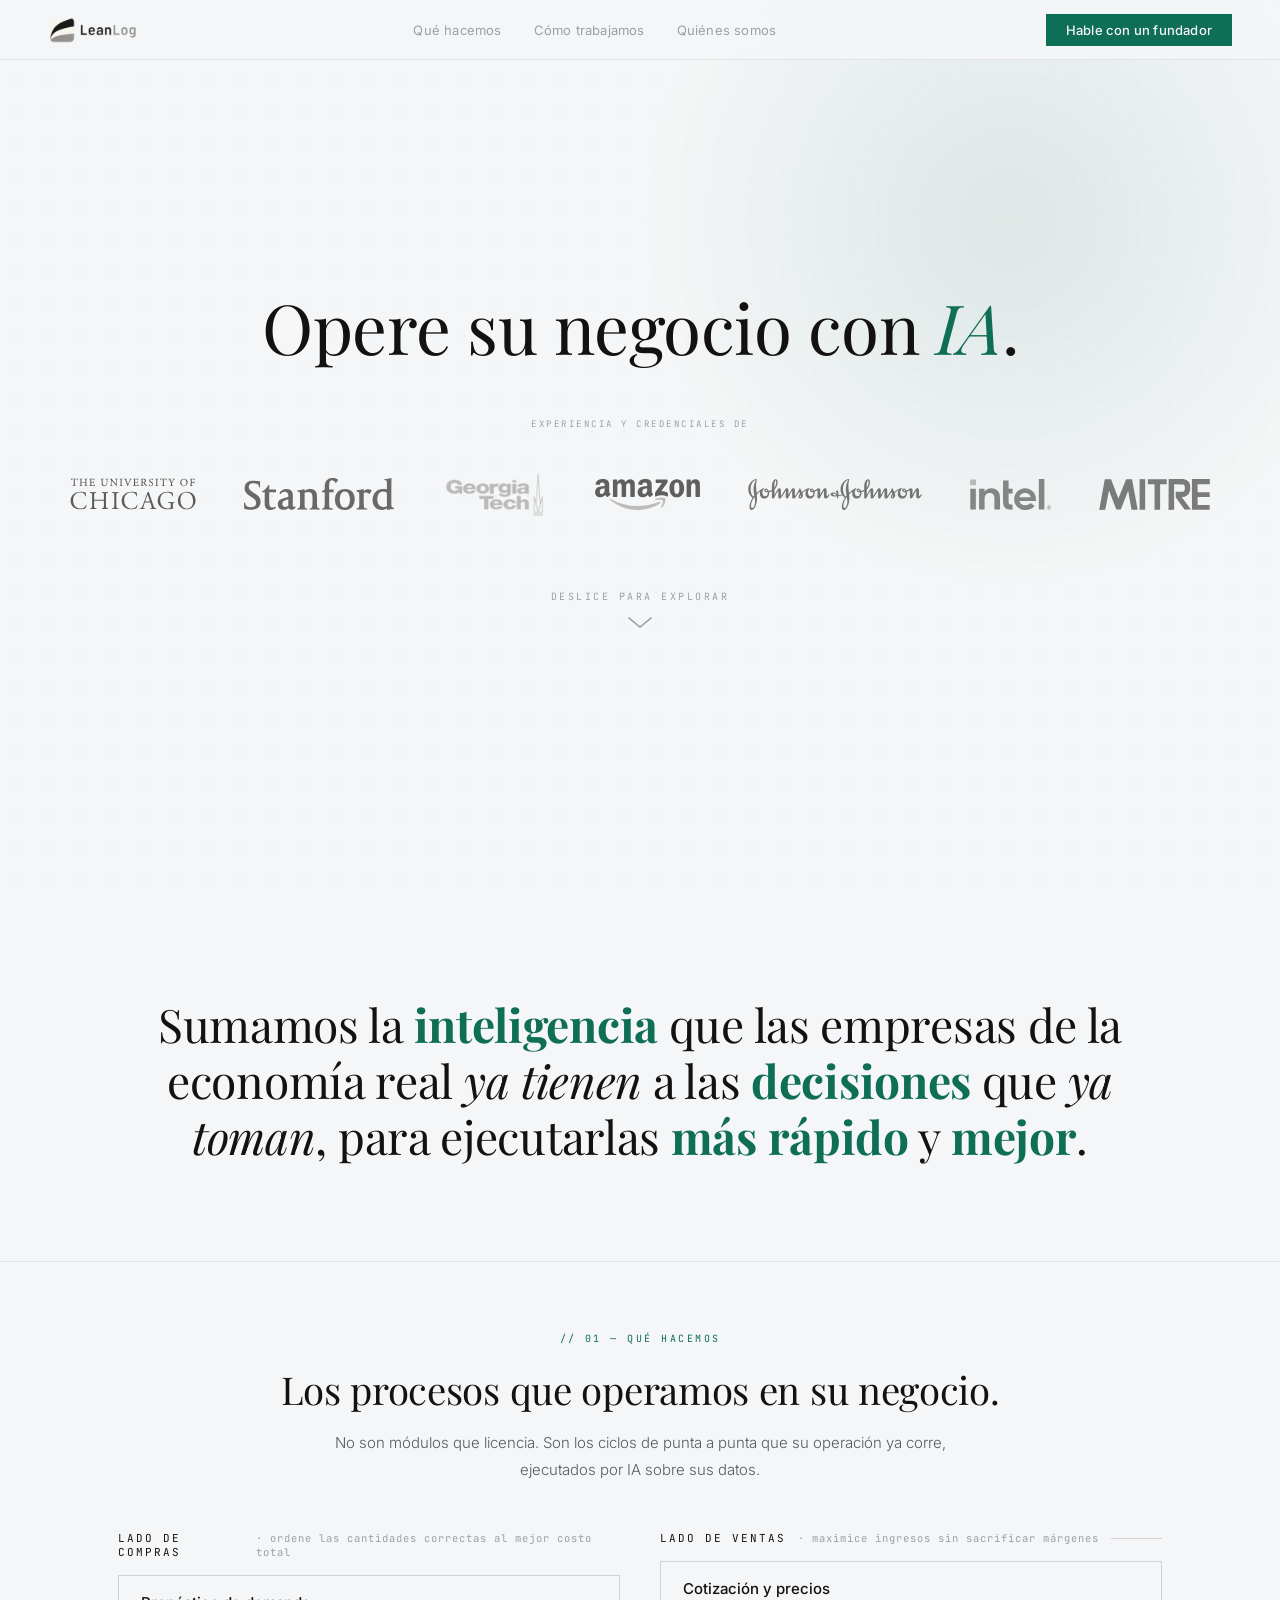
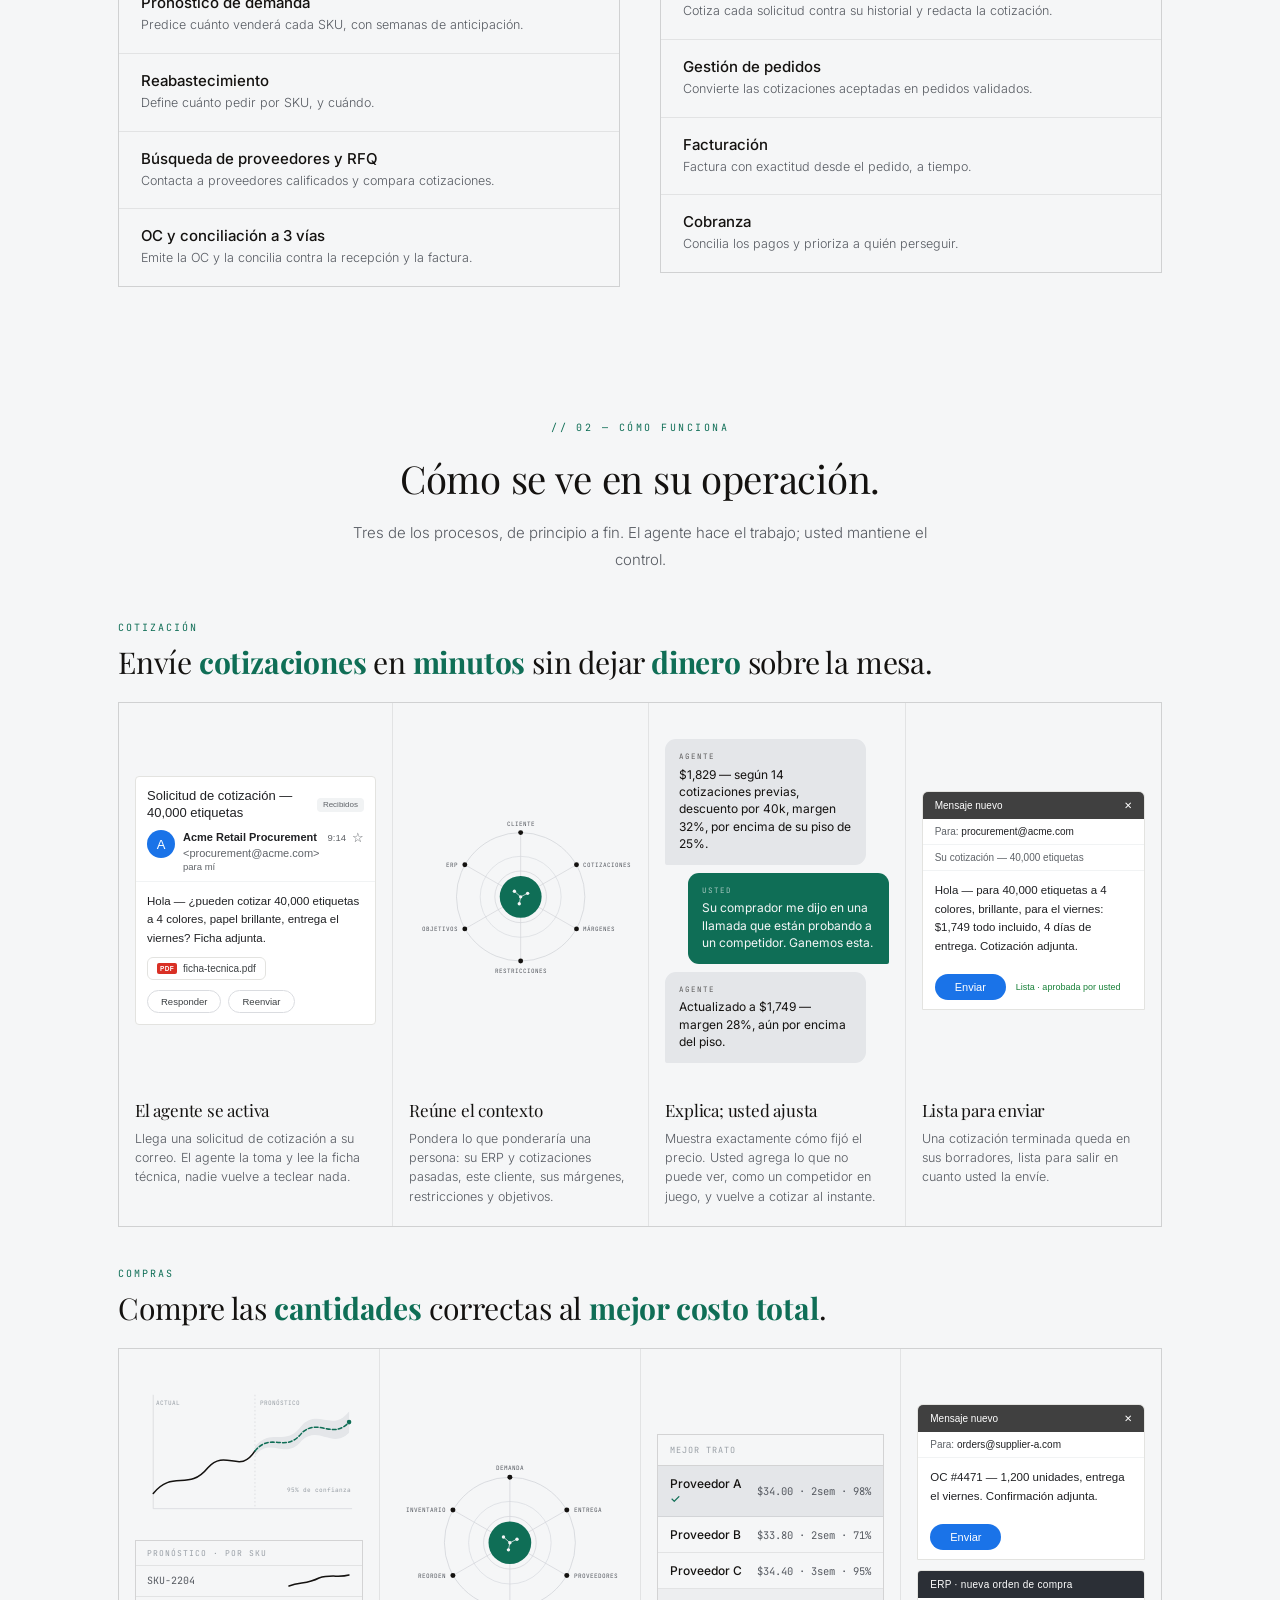
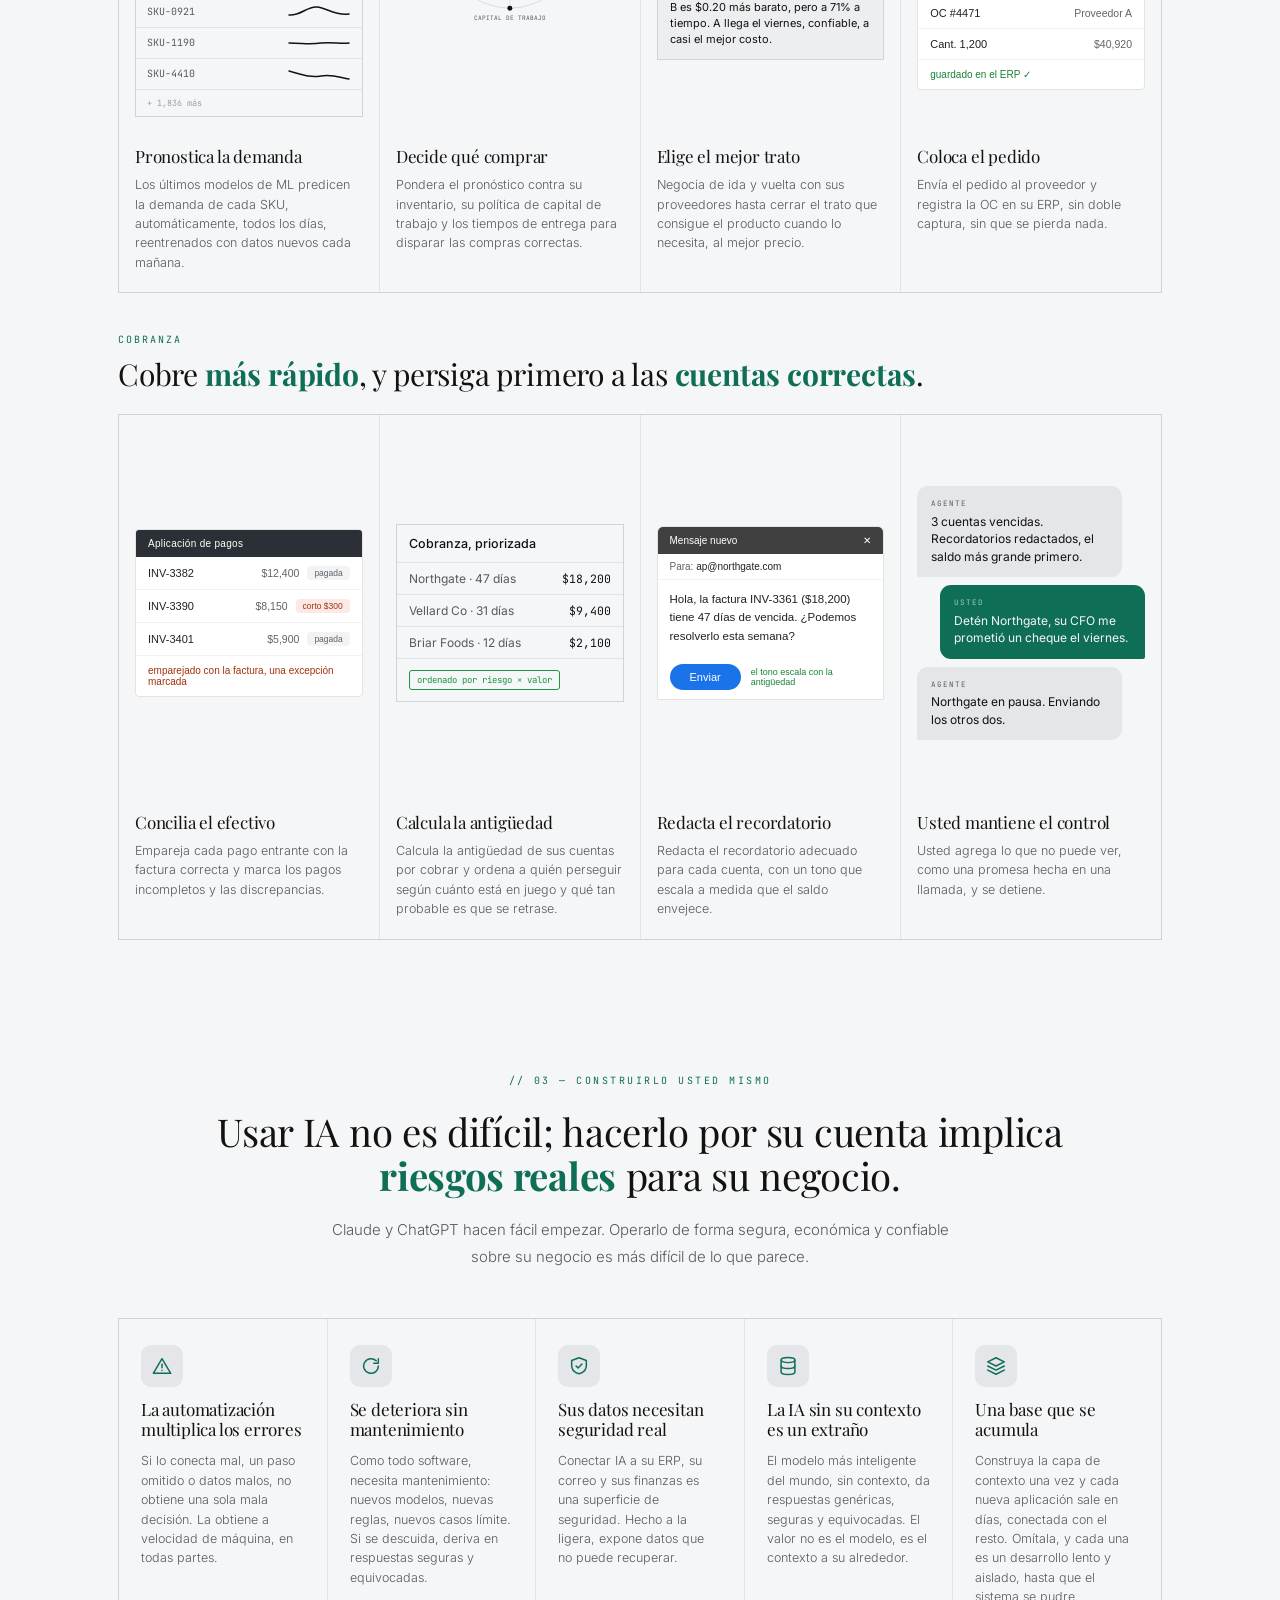
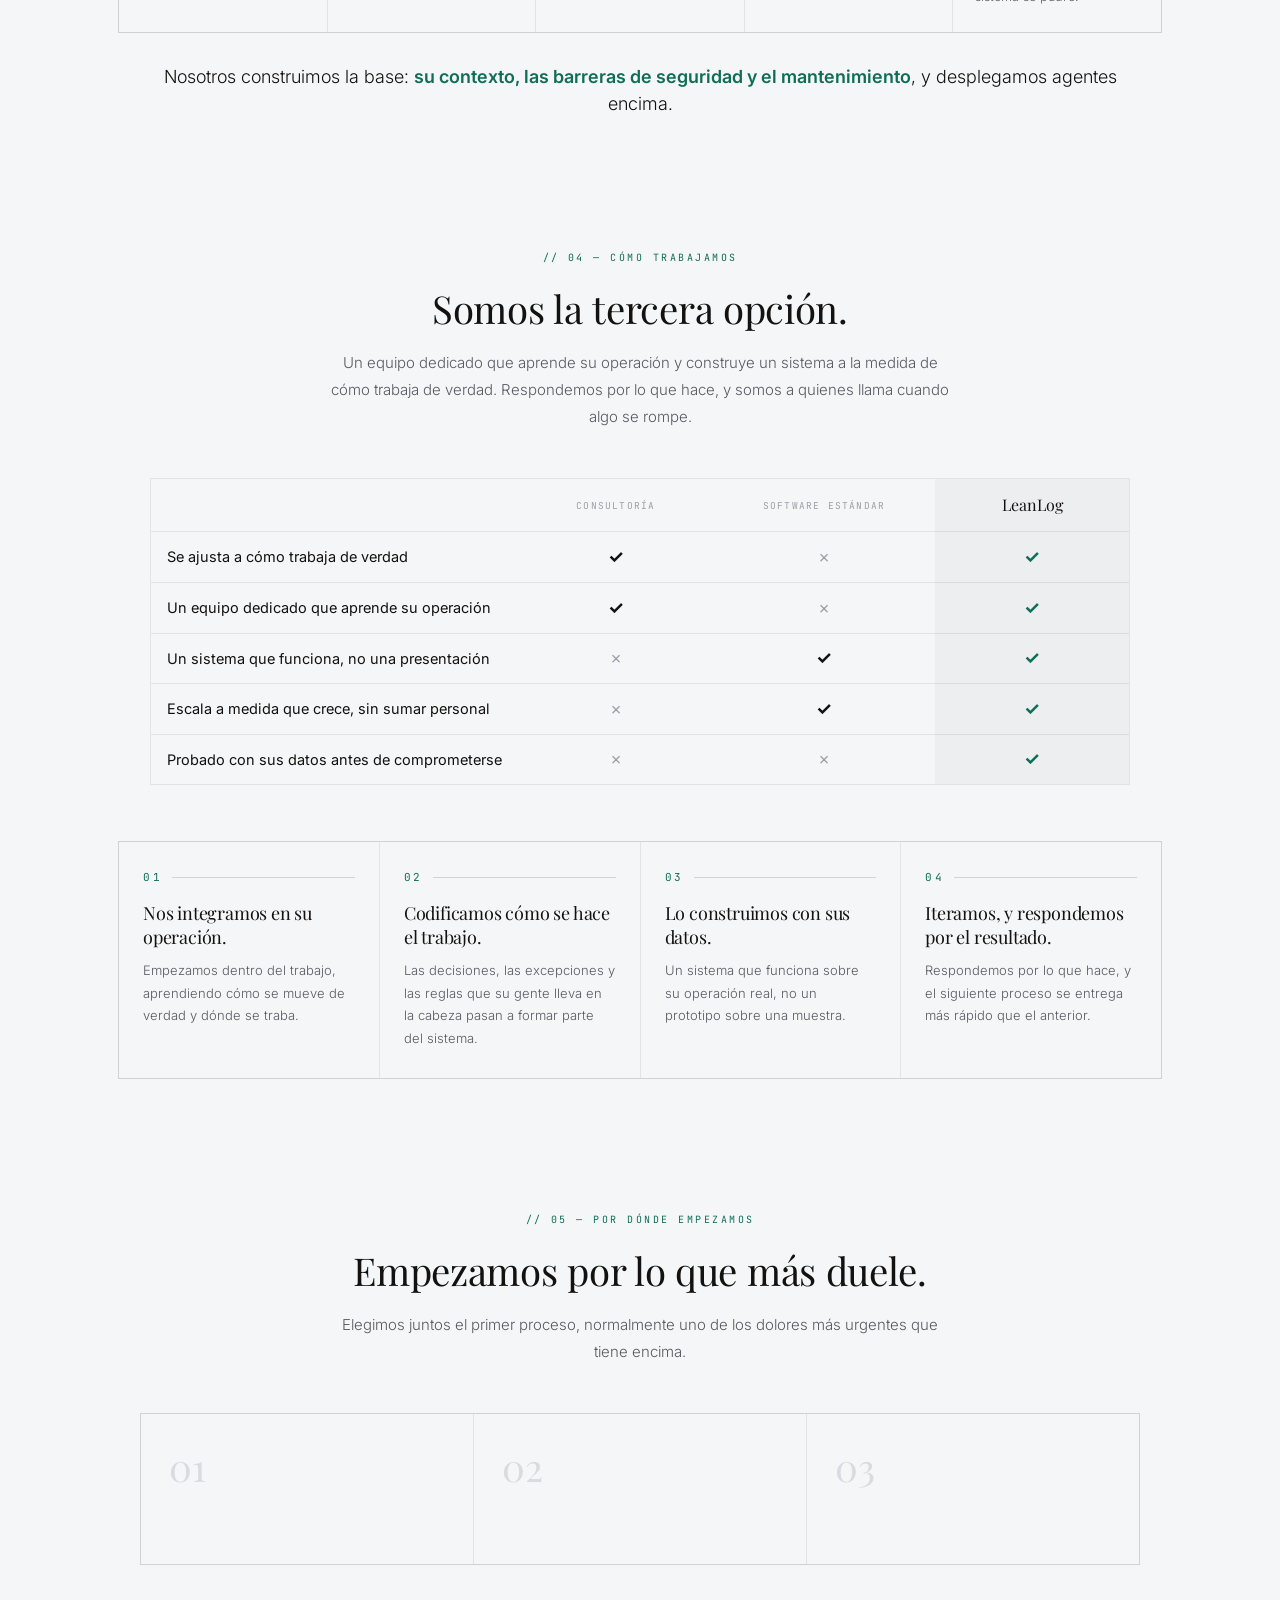
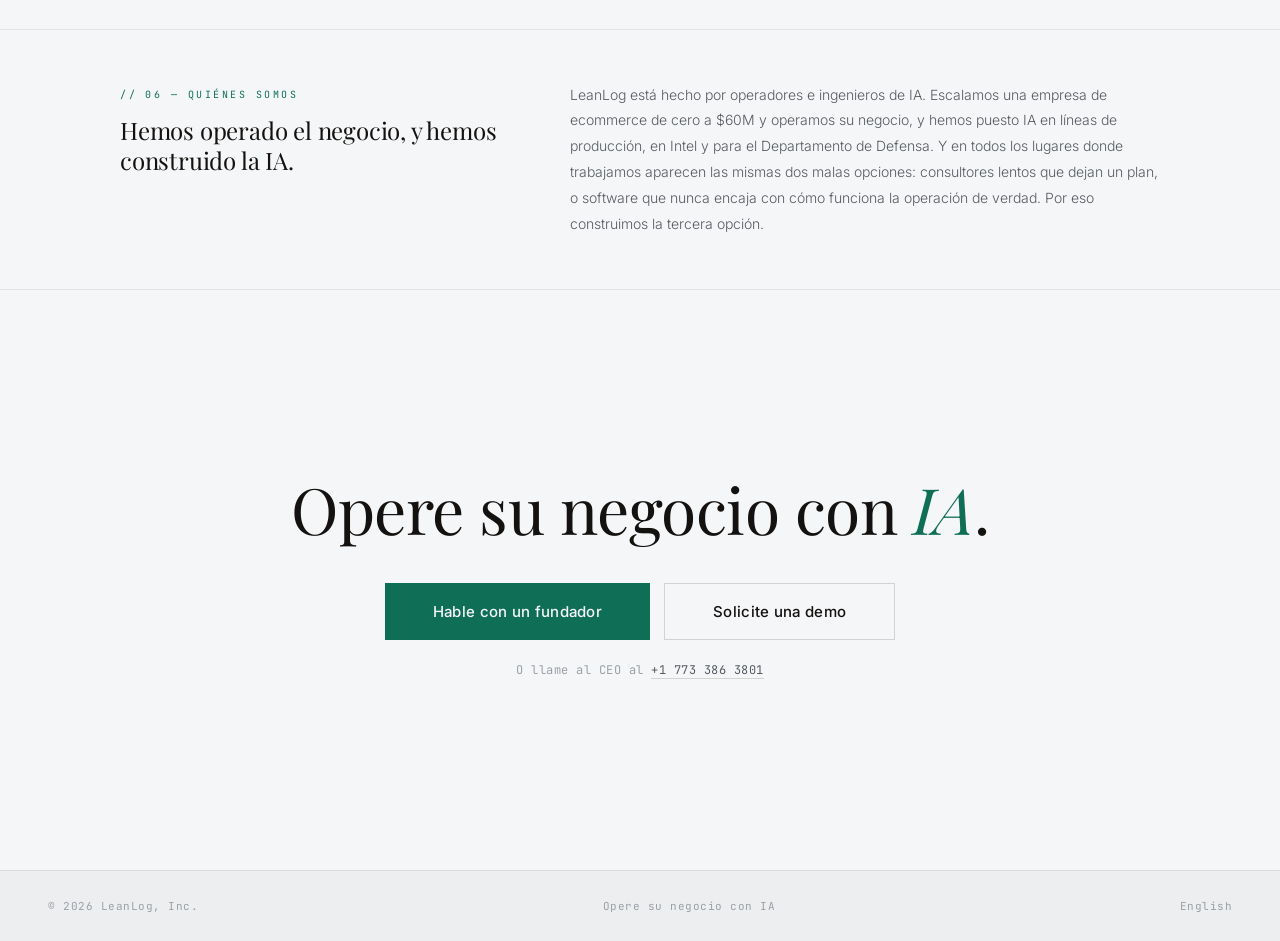
==== es/index.html @ 77545472 "site: per-process pages for quoting/procurement/collections (EN+ES) Extract shared CSS to /styles.cs" ====
<!DOCTYPE html>
<html lang="es">
<head>
<meta charset="UTF-8">
<meta name="viewport" content="width=device-width, initial-scale=1.0">
<link rel="icon" type="image/x-icon" href="/favicon.ico">
<link rel="shortcut icon" href="/favicon.ico">
<link rel="apple-touch-icon" href="/favicon.ico">
<title>LeanLog — Opere su negocio con IA</title>
<meta name="description" content="Los consultores son lentos y el software que compra nunca encaja. LeanLog es la tercera opción: un equipo dedicado que aprende su operación y construye un sistema a la medida de cómo trabaja de verdad, probado con sus datos antes de comprometerse.">
<link rel="alternate" hreflang="en" href="https://leanlog.ai/">
<link rel="alternate" hreflang="es" href="https://leanlog.ai/es/">
<link rel="alternate" hreflang="x-default" href="https://leanlog.ai/">
<link href="https://fonts.googleapis.com/css2?family=Inter:wght@300;400;500;600&family=Playfair+Display:ital,wght@0,400;0,700;1,400;1,700&family=JetBrains+Mono:wght@400;500&display=swap" rel="stylesheet">
<link rel="stylesheet" href="/styles.css">
</head>
<body>

<!-- ── Navegación ── -->
<nav class="nav">
  <a href="/es/" class="nav-logo"><img src="/leanlog-final-light 2.png" alt="LeanLog"></a>
  <div class="nav-center">
    <a href="/es/#processes">Qué hacemos</a>
    <a href="/es/#third">Cómo trabajamos</a>
    <a href="/es/#who">Quiénes somos</a>
  </div>
  <div class="nav-right">
    <a class="btn-primary" href="mailto:rodrigo@leanlog.ai">Hable con un fundador</a>
  </div>
</nav>

<!-- ── Hero ── -->
<section class="hero">
  <div class="hero-glow"></div>
  <div class="hero-inner">
    <h1>Opere su negocio con <em>IA</em>.</h1>

    <!-- Credenciales -->
    <div class="hero-creds">
      <div class="cred-label">Experiencia y credenciales de</div>
      <div class="org-logos">
        <div class="org-logo"><img src="/assets/logos/uchicago.svg" alt="Universidad de Chicago"></div>
        <div class="org-logo"><img src="/assets/logos/stanford.svg" alt="Stanford University"></div>
        <div class="org-logo"><img src="/assets/logos/gatech.png" alt="Georgia Tech"></div>
        <div class="org-logo"><img src="/assets/logos/amazon.svg" alt="Amazon"></div>
        <div class="org-logo"><img src="/assets/logos/jnj.svg" alt="Johnson &amp; Johnson"></div>
        <div class="org-logo"><img src="/assets/logos/intel.svg" alt="Intel"></div>
        <div class="org-logo"><img src="/assets/logos/mitre.svg" alt="MITRE Corporation"></div>
      </div>
    </div>
    <button class="hero-scroll" onclick="document.getElementById('thesis').scrollIntoView({behavior:'smooth'})">
      <span>Deslice para explorar</span>
      <svg class="hero-scroll-arrow" viewBox="0 0 28 16" width="26" height="15" aria-hidden="true"><path d="M2 3 L14 13 L26 3" fill="none" stroke="currentColor" stroke-width="1.6" stroke-linecap="round" stroke-linejoin="round"/></svg>
    </button>
  </div>
</section>

<!-- ── Tesis ── -->
<section id="thesis">
  <div class="container">
    <p class="thesis-line">Sumamos la <strong>inteligencia</strong> que las empresas de la economía real <em>ya tienen</em> a las <strong>decisiones</strong> que <em>ya toman</em>, para ejecutarlas <strong>más rápido</strong> y <strong>mejor</strong>.</p>
  </div>
</section>

<!-- ── Procesos que operamos ── -->
<section id="processes">
  <div class="container">
    <div class="section-header center">
      <div class="tag reveal">01 — Qué hacemos</div>
      <h2 class="section-title reveal reveal-d1">Los procesos que operamos en su negocio.</h2>
      <p class="section-desc reveal reveal-d2">No son módulos que licencia. Son los ciclos de punta a punta que su operación ya corre, ejecutados por IA sobre sus datos.</p>
    </div>
    <div class="proc-cols reveal reveal-d3">
      <div>
        <div class="col-head">Lado de compras <span>· ordene las cantidades correctas al mejor costo total</span></div>
        <div class="mods">
          <a class="mod" href="/es/processes/procurement/"><div class="mod-name">Pronóstico de demanda</div><div class="mod-desc">Predice cuánto venderá cada SKU, con semanas de anticipación.</div></a>
          <a class="mod" href="/es/processes/procurement/"><div class="mod-name">Reabastecimiento</div><div class="mod-desc">Define cuánto pedir por SKU, y cuándo.</div></a>
          <a class="mod" href="/es/processes/procurement/"><div class="mod-name">Búsqueda de proveedores y RFQ</div><div class="mod-desc">Contacta a proveedores calificados y compara cotizaciones.</div></a>
          <a class="mod" href="/es/processes/procurement/"><div class="mod-name">OC y conciliación a 3 vías</div><div class="mod-desc">Emite la OC y la concilia contra la recepción y la factura.</div></a>
        </div>
      </div>
      <div>
        <div class="col-head">Lado de ventas <span>· maximice ingresos sin sacrificar márgenes</span></div>
        <div class="mods">
          <a class="mod" href="/es/processes/quoting/"><div class="mod-name">Cotización y precios</div><div class="mod-desc">Cotiza cada solicitud contra su historial y redacta la cotización.</div></a>
          <div class="mod"><div class="mod-name">Gestión de pedidos</div><div class="mod-desc">Convierte las cotizaciones aceptadas en pedidos validados.</div></div>
          <div class="mod"><div class="mod-name">Facturación</div><div class="mod-desc">Factura con exactitud desde el pedido, a tiempo.</div></div>
          <a class="mod" href="/es/processes/collections/"><div class="mod-name">Cobranza</div><div class="mod-desc">Concilia los pagos y prioriza a quién perseguir.</div></a>
        </div>
      </div>
    </div>
  </div>
</section>

<!-- ── Casos ── -->
<section id="cases">
  <div class="container">
    <div class="section-header center">
      <div class="tag reveal">02 — Cómo funciona</div>
      <h2 class="section-title reveal reveal-d1">Cómo se ve en su operación.</h2>
      <p class="section-desc reveal reveal-d2">Tres de los procesos, de principio a fin. El agente hace el trabajo; usted mantiene el control.</p>
    </div>

    <!-- Cotización -->
    <div class="cs reveal reveal-d3">
      <div class="cs-eyebrow">Cotización</div>
      <h3 class="cs-title">Envíe <strong>cotizaciones</strong> en <strong>minutos</strong> sin dejar <strong>dinero</strong> sobre la mesa.</h3>
      <div class="story story-4">
        <div class="story-col">
          <div class="story-img">
            <div class="gmail">
              <div class="gmail-subj">Solicitud de cotización — 40,000 etiquetas<span class="gmail-label">Recibidos</span></div>
              <div class="gmail-sender">
                <div class="gmail-av">A</div>
                <div>
                  <div class="gmail-name">Acme Retail Procurement <span>&lt;procurement@acme.com&gt;</span></div>
                  <div class="gmail-to">para mí</div>
                </div>
                <div class="gmail-when">9:14 <span class="gmail-star">&#9734;</span></div>
              </div>
              <div class="gmail-body">Hola — ¿pueden cotizar 40,000 etiquetas a 4 colores, papel brillante, entrega el viernes? Ficha adjunta.</div>
              <div class="gmail-pdf">ficha-tecnica.pdf</div>
              <div class="gmail-actions"><span class="gmail-btn">Responder</span><span class="gmail-btn">Reenviar</span></div>
            </div>
          </div>
          <div class="story-h">El agente se activa</div>
          <div class="story-cap">Llega una solicitud de cotización a su correo. El agente la toma y lee la ficha técnica, nadie vuelve a teclear nada.</div>
        </div>
        <div class="story-col">
          <div class="story-img">
            <svg class="node-svg" viewBox="0 0 320 248" xmlns="http://www.w3.org/2000/svg">
              <circle cx="160" cy="118" r="58" fill="none" stroke="#d8dbe0" stroke-width="1"/>
              <circle cx="160" cy="118" r="92" fill="none" stroke="#ced1d6" stroke-width="1"/>
              <line x1="160" y1="118" x2="160" y2="26" stroke="#d2d4d9" stroke-width="1"/>
              <line x1="160" y1="118" x2="240" y2="72" stroke="#d2d4d9" stroke-width="1"/>
              <line x1="160" y1="118" x2="240" y2="164" stroke="#d2d4d9" stroke-width="1"/>
              <line x1="160" y1="118" x2="160" y2="210" stroke="#d2d4d9" stroke-width="1"/>
              <line x1="160" y1="118" x2="80" y2="164" stroke="#d2d4d9" stroke-width="1"/>
              <line x1="160" y1="118" x2="80" y2="72" stroke="#d2d4d9" stroke-width="1"/>
              <circle cx="160" cy="26" r="3.5" fill="#141210"/><circle cx="240" cy="72" r="3.5" fill="#141210"/><circle cx="240" cy="164" r="3.5" fill="#141210"/><circle cx="160" cy="210" r="3.5" fill="#141210"/><circle cx="80" cy="164" r="3.5" fill="#141210"/><circle cx="80" cy="72" r="3.5" fill="#141210"/>
              <text x="160" y="16" text-anchor="middle" fill="#565a61" font-family="JetBrains Mono,monospace" font-size="8.5">CLIENTE</text>
              <text x="250" y="75" text-anchor="start" fill="#565a61" font-family="JetBrains Mono,monospace" font-size="8.5">COTIZACIONES</text>
              <text x="250" y="167" text-anchor="start" fill="#565a61" font-family="JetBrains Mono,monospace" font-size="8.5">MÁRGENES</text>
              <text x="160" y="227" text-anchor="middle" fill="#565a61" font-family="JetBrains Mono,monospace" font-size="8.5">RESTRICCIONES</text>
              <text x="70" y="167" text-anchor="end" fill="#565a61" font-family="JetBrains Mono,monospace" font-size="8.5">OBJETIVOS</text>
              <text x="70" y="75" text-anchor="end" fill="#565a61" font-family="JetBrains Mono,monospace" font-size="8.5">ERP</text>
              <circle cx="160" cy="118" r="37" fill="none" stroke="#d2d4d9" stroke-width="1"/>
              <circle cx="160" cy="118" r="30" fill="#0f6e56"/>
              <line x1="160" y1="118" x2="151" y2="110" stroke="#f5f6f7" stroke-width="1"/><line x1="160" y1="118" x2="170" y2="113" stroke="#f5f6f7" stroke-width="1"/><line x1="160" y1="118" x2="158" y2="128" stroke="#f5f6f7" stroke-width="1"/>
              <circle cx="160" cy="118" r="2.4" fill="#f5f6f7"/><circle cx="151" cy="110" r="2.4" fill="#f5f6f7"/><circle cx="170" cy="113" r="2.4" fill="#f5f6f7"/><circle cx="158" cy="128" r="2.4" fill="#f5f6f7"/>
            </svg>
          </div>
          <div class="story-h">Reúne el contexto</div>
          <div class="story-cap">Pondera lo que ponderaría una persona: su ERP y cotizaciones pasadas, este cliente, sus márgenes, restricciones y objetivos.</div>
        </div>
        <div class="story-col">
          <div class="story-img">
            <div class="chat">
              <div class="chat-msg chat-agent"><div class="chat-who">Agente</div>$1,829 — según 14 cotizaciones previas, descuento por 40k, margen 32%, por encima de su piso de 25%.</div>
              <div class="chat-msg chat-you"><div class="chat-who">Usted</div>Su comprador me dijo en una llamada que están probando a un competidor. Ganemos esta.</div>
              <div class="chat-msg chat-agent"><div class="chat-who">Agente</div>Actualizado a $1,749 — margen 28%, aún por encima del piso.</div>
            </div>
          </div>
          <div class="story-h">Explica; usted ajusta</div>
          <div class="story-cap">Muestra exactamente cómo fijó el precio. Usted agrega lo que no puede ver, como un competidor en juego, y vuelve a cotizar al instante.</div>
        </div>
        <div class="story-col">
          <div class="story-img">
            <div class="gcompose">
              <div class="gc-bar"><span>Mensaje nuevo</span><span>&#10005;</span></div>
              <div class="gc-field">Para: <b>procurement@acme.com</b></div>
              <div class="gc-field">Su cotización — 40,000 etiquetas</div>
              <div class="gc-body">Hola — para 40,000 etiquetas a 4 colores, brillante, para el viernes: $1,749 todo incluido, 4 días de entrega. Cotización adjunta.</div>
              <div class="gc-foot"><span class="gc-send">Enviar</span><span class="gc-note">Lista · aprobada por usted</span></div>
            </div>
          </div>
          <div class="story-h">Lista para enviar</div>
          <div class="story-cap">Una cotización terminada queda en sus borradores, lista para salir en cuanto usted la envíe.</div>
        </div>
      </div>
    </div>

    <!-- Compras -->
    <div class="cs reveal">
      <div class="cs-eyebrow">Compras</div>
      <h3 class="cs-title">Compre las <strong>cantidades</strong> correctas al <strong>mejor costo total</strong>.</h3>
      <div class="story story-4">
        <div class="story-col">
          <div class="story-img">
            <div class="story-stack">
              <svg class="node-svg" viewBox="0 0 300 200" style="height:152px" xmlns="http://www.w3.org/2000/svg">
                <line x1="24" y1="22" x2="24" y2="172" stroke="#d6d8dc" stroke-width="1"/>
                <line x1="24" y1="172" x2="286" y2="172" stroke="#d6d8dc" stroke-width="1"/>
                <line x1="158" y1="22" x2="158" y2="172" stroke="#d6d8dc" stroke-width="1" stroke-dasharray="2 3"/>
                <path d="M158,90 C180,64 198,92 220,62 C242,40 260,72 282,44 L282,72 C260,94 242,62 220,82 C198,110 180,76 158,102 Z" fill="#e4e6e9" stroke="none"/>
                <path d="M24,152 C50,120 70,150 96,118 C120,92 138,128 158,96" fill="none" stroke="#141210" stroke-width="2" stroke-linecap="round"/>
                <path d="M158,96 C180,70 198,100 220,72 C242,52 260,82 282,58" fill="none" stroke="#0f6e56" stroke-width="2" stroke-dasharray="5 3" stroke-linecap="round"/>
                <circle cx="282" cy="58" r="3" fill="#0f6e56"/>
                <text x="28" y="36" fill="#9aa0a7" font-family="JetBrains Mono,monospace" font-size="8">ACTUAL</text>
                <text x="164" y="36" fill="#9aa0a7" font-family="JetBrains Mono,monospace" font-size="8">PRONÓSTICO</text>
                <text x="200" y="150" fill="#9aa0a7" font-family="JetBrains Mono,monospace" font-size="8">95% de confianza</text>
              </svg>
              <div class="sku-panel">
                <div class="sp-title">Pronóstico · por SKU</div>
                <div class="sku-row"><span class="sku-id">SKU-2204</span><svg class="spark" viewBox="0 0 64 18"><path d="M2,14 C14,10 20,12 32,6 C44,2 52,6 62,3"/></svg></div>
                <div class="sku-row"><span class="sku-id">SKU-0921</span><svg class="spark" viewBox="0 0 64 18"><path d="M2,12 C14,13 20,3 30,4 C40,5 48,13 62,11"/></svg></div>
                <div class="sku-row"><span class="sku-id">SKU-1190</span><svg class="spark" viewBox="0 0 64 18"><path d="M2,9 C16,9 22,11 34,9 C46,8 54,10 62,9"/></svg></div>
                <div class="sku-row"><span class="sku-id">SKU-4410</span><svg class="spark" viewBox="0 0 64 18"><path d="M2,6 C14,9 22,13 34,11 C46,9 54,13 62,14"/></svg></div>
                <div class="sp-foot">+ 1,836 más</div>
              </div>
            </div>
          </div>
          <div class="story-h">Pronostica la demanda</div>
          <div class="story-cap">Los últimos modelos de ML predicen la demanda de cada SKU, automáticamente, todos los días, reentrenados con datos nuevos cada mañana.</div>
        </div>
        <div class="story-col">
          <div class="story-img">
            <svg class="node-svg" viewBox="0 0 320 248" xmlns="http://www.w3.org/2000/svg">
              <circle cx="160" cy="118" r="58" fill="none" stroke="#d8dbe0" stroke-width="1"/>
              <circle cx="160" cy="118" r="92" fill="none" stroke="#ced1d6" stroke-width="1"/>
              <line x1="160" y1="118" x2="160" y2="26" stroke="#d2d4d9" stroke-width="1"/>
              <line x1="160" y1="118" x2="240" y2="72" stroke="#d2d4d9" stroke-width="1"/>
              <line x1="160" y1="118" x2="240" y2="164" stroke="#d2d4d9" stroke-width="1"/>
              <line x1="160" y1="118" x2="160" y2="210" stroke="#d2d4d9" stroke-width="1"/>
              <line x1="160" y1="118" x2="80" y2="164" stroke="#d2d4d9" stroke-width="1"/>
              <line x1="160" y1="118" x2="80" y2="72" stroke="#d2d4d9" stroke-width="1"/>
              <circle cx="160" cy="26" r="3.5" fill="#141210"/><circle cx="240" cy="72" r="3.5" fill="#141210"/><circle cx="240" cy="164" r="3.5" fill="#141210"/><circle cx="160" cy="210" r="3.5" fill="#141210"/><circle cx="80" cy="164" r="3.5" fill="#141210"/><circle cx="80" cy="72" r="3.5" fill="#141210"/>
              <text x="160" y="16" text-anchor="middle" fill="#565a61" font-family="JetBrains Mono,monospace" font-size="8.5">DEMANDA</text>
              <text x="250" y="75" text-anchor="start" fill="#565a61" font-family="JetBrains Mono,monospace" font-size="8.5">ENTREGA</text>
              <text x="250" y="167" text-anchor="start" fill="#565a61" font-family="JetBrains Mono,monospace" font-size="8.5">PROVEEDORES</text>
              <text x="160" y="227" text-anchor="middle" fill="#565a61" font-family="JetBrains Mono,monospace" font-size="8.5">CAPITAL DE TRABAJO</text>
              <text x="70" y="167" text-anchor="end" fill="#565a61" font-family="JetBrains Mono,monospace" font-size="8.5">REORDEN</text>
              <text x="70" y="75" text-anchor="end" fill="#565a61" font-family="JetBrains Mono,monospace" font-size="8.5">INVENTARIO</text>
              <circle cx="160" cy="118" r="37" fill="none" stroke="#d2d4d9" stroke-width="1"/>
              <circle cx="160" cy="118" r="30" fill="#0f6e56"/>
              <line x1="160" y1="118" x2="151" y2="110" stroke="#f5f6f7" stroke-width="1"/><line x1="160" y1="118" x2="170" y2="113" stroke="#f5f6f7" stroke-width="1"/><line x1="160" y1="118" x2="158" y2="128" stroke="#f5f6f7" stroke-width="1"/>
              <circle cx="160" cy="118" r="2.4" fill="#f5f6f7"/><circle cx="151" cy="110" r="2.4" fill="#f5f6f7"/><circle cx="170" cy="113" r="2.4" fill="#f5f6f7"/><circle cx="158" cy="128" r="2.4" fill="#f5f6f7"/>
            </svg>
          </div>
          <div class="story-h">Decide qué comprar</div>
          <div class="story-cap">Pondera el pronóstico contra su inventario, su política de capital de trabajo y los tiempos de entrega para disparar las compras correctas.</div>
        </div>
        <div class="story-col">
          <div class="story-img">
            <div class="cmp-card">
              <div class="cmp-title">Mejor trato</div>
              <div class="cmp-row cmp-rec"><b>Proveedor A</b><span class="cmp-m">$34.00 · 2sem · 98%</span></div>
              <div class="cmp-row"><b>Proveedor B</b><span class="cmp-m">$33.80 · 2sem · 71%</span></div>
              <div class="cmp-row"><b>Proveedor C</b><span class="cmp-m">$34.40 · 3sem · 95%</span></div>
              <div class="cmp-note">B es $0.20 más barato, pero a 71% a tiempo. A llega el viernes, confiable, a casi el mejor costo.</div>
            </div>
          </div>
          <div class="story-h">Elige el mejor trato</div>
          <div class="story-cap">Negocia de ida y vuelta con sus proveedores hasta cerrar el trato que consigue el producto cuando lo necesita, al mejor precio.</div>
        </div>
        <div class="story-col">
          <div class="story-img">
            <div class="story-stack">
              <div class="gcompose">
                <div class="gc-bar"><span>Mensaje nuevo</span><span>&#10005;</span></div>
                <div class="gc-field">Para: <b>orders@supplier-a.com</b></div>
                <div class="gc-body">OC #4471 — 1,200 unidades, entrega el viernes. Confirmación adjunta.</div>
                <div class="gc-foot"><span class="gc-send">Enviar</span></div>
              </div>
              <div class="erp">
                <div class="erp-bar">ERP · nueva orden de compra</div>
                <div class="erp-row"><span>OC #4471</span><span>Proveedor A</span></div>
                <div class="erp-row"><span>Cant. 1,200</span><span>$40,920</span></div>
                <div class="erp-foot" style="color:#188038">guardado en el ERP &#10003;</div>
              </div>
            </div>
          </div>
          <div class="story-h">Coloca el pedido</div>
          <div class="story-cap">Envía el pedido al proveedor y registra la OC en su ERP, sin doble captura, sin que se pierda nada.</div>
        </div>
      </div>
    </div>

    <!-- Cobranza -->
    <div class="cs reveal">
      <div class="cs-eyebrow">Cobranza</div>
      <h3 class="cs-title">Cobre <strong>más rápido</strong>, y persiga primero a las <strong>cuentas correctas</strong>.</h3>
      <div class="story story-4">
        <div class="story-col">
          <div class="story-img">
            <div class="erp">
              <div class="erp-bar">Aplicación de pagos</div>
              <div class="erp-row"><span>INV-3382</span><span>$12,400</span><span class="erp-ok">pagada</span></div>
              <div class="erp-row"><span>INV-3390</span><span>$8,150</span><span class="erp-flag">corto $300</span></div>
              <div class="erp-row"><span>INV-3401</span><span>$5,900</span><span class="erp-ok">pagada</span></div>
              <div class="erp-foot">emparejado con la factura, una excepción marcada</div>
            </div>
          </div>
          <div class="story-h">Concilia el efectivo</div>
          <div class="story-cap">Empareja cada pago entrante con la factura correcta y marca los pagos incompletos y las discrepancias.</div>
        </div>
        <div class="story-col">
          <div class="story-img">
            <div class="po-card">
              <div class="po-head">Cobranza, priorizada</div>
              <div class="po-line"><span>Northgate · 47 días</span><span>$18,200</span></div>
              <div class="po-line"><span>Vellard Co · 31 días</span><span>$9,400</span></div>
              <div class="po-line"><span>Briar Foods · 12 días</span><span>$2,100</span></div>
              <div class="po-match"><span class="po-ok">ordenado por riesgo &times; valor</span></div>
            </div>
          </div>
          <div class="story-h">Calcula la antigüedad</div>
          <div class="story-cap">Calcula la antigüedad de sus cuentas por cobrar y ordena a quién perseguir según cuánto está en juego y qué tan probable es que se retrase.</div>
        </div>
        <div class="story-col">
          <div class="story-img">
            <div class="gcompose">
              <div class="gc-bar"><span>Mensaje nuevo</span><span>&#10005;</span></div>
              <div class="gc-field">Para: <b>ap@northgate.com</b></div>
              <div class="gc-body">Hola, la factura INV-3361 ($18,200) tiene 47 días de vencida. ¿Podemos resolverlo esta semana?</div>
              <div class="gc-foot"><span class="gc-send">Enviar</span><span class="gc-note">el tono escala con la antigüedad</span></div>
            </div>
          </div>
          <div class="story-h">Redacta el recordatorio</div>
          <div class="story-cap">Redacta el recordatorio adecuado para cada cuenta, con un tono que escala a medida que el saldo envejece.</div>
        </div>
        <div class="story-col">
          <div class="story-img">
            <div class="chat">
              <div class="chat-msg chat-agent"><div class="chat-who">Agente</div>3 cuentas vencidas. Recordatorios redactados, el saldo más grande primero.</div>
              <div class="chat-msg chat-you"><div class="chat-who">Usted</div>Detén Northgate, su CFO me prometió un cheque el viernes.</div>
              <div class="chat-msg chat-agent"><div class="chat-who">Agente</div>Northgate en pausa. Enviando los otros dos.</div>
            </div>
          </div>
          <div class="story-h">Usted mantiene el control</div>
          <div class="story-cap">Usted agrega lo que no puede ver, como una promesa hecha en una llamada, y se detiene.</div>
        </div>
      </div>
    </div>
  </div>
</section>

<!-- ── Construirlo usted mismo ── -->
<section id="why">
  <div class="container">
    <div class="section-header center">
      <div class="tag reveal">03 — Construirlo usted mismo</div>
      <h2 class="section-title reveal reveal-d1">Usar IA no es difícil; hacerlo por su cuenta implica <strong>riesgos reales</strong> para su negocio.</h2>
      <p class="section-desc reveal reveal-d2">Claude y ChatGPT hacen fácil empezar. Operarlo de forma segura, económica y confiable sobre su negocio es más difícil de lo que parece.</p>
    </div>
    <div class="why-grid reveal reveal-d3">
      <div class="why-card">
        <div class="why-ico"><svg viewBox="0 0 24 24"><path d="M12 4 L21.5 20 H2.5 Z"/><line x1="12" y1="10" x2="12" y2="14"/><line x1="12" y1="17" x2="12" y2="17"/></svg></div>
        <div class="why-h">La automatización multiplica los errores</div>
        <div class="why-body">Si lo conecta mal, un paso omitido o datos malos, no obtiene una sola mala decisión. La obtiene a velocidad de máquina, en todas partes.</div>
      </div>
      <div class="why-card">
        <div class="why-ico"><svg viewBox="0 0 24 24"><path d="M20 12a8 8 0 1 1-2.34-5.66"/><polyline points="20 4 20 9 15 9"/></svg></div>
        <div class="why-h">Se deteriora sin mantenimiento</div>
        <div class="why-body">Como todo software, necesita mantenimiento: nuevos modelos, nuevas reglas, nuevos casos límite. Si se descuida, deriva en respuestas seguras y equivocadas.</div>
      </div>
      <div class="why-card">
        <div class="why-ico"><svg viewBox="0 0 24 24"><path d="M12 3l8 3v5.5c0 4.7-3.4 7.8-8 9-4.6-1.2-8-4.3-8-9V6z"/><polyline points="8.8 12 11 14.2 15.2 9.8"/></svg></div>
        <div class="why-h">Sus datos necesitan seguridad real</div>
        <div class="why-body">Conectar IA a su ERP, su correo y sus finanzas es una superficie de seguridad. Hecho a la ligera, expone datos que no puede recuperar.</div>
      </div>
      <div class="why-card">
        <div class="why-ico"><svg viewBox="0 0 24 24"><ellipse cx="12" cy="5.5" rx="7.5" ry="2.8"/><path d="M4.5 5.5v13c0 1.55 3.36 2.8 7.5 2.8s7.5-1.25 7.5-2.8v-13"/><path d="M4.5 12c0 1.55 3.36 2.8 7.5 2.8s7.5-1.25 7.5-2.8"/></svg></div>
        <div class="why-h">La IA sin su contexto es un extraño</div>
        <div class="why-body">El modelo más inteligente del mundo, sin contexto, da respuestas genéricas, seguras y equivocadas. El valor no es el modelo, es el contexto a su alrededor.</div>
      </div>
      <div class="why-card">
        <div class="why-ico"><svg viewBox="0 0 24 24"><polygon points="12 3 21 7.5 12 12 3 7.5"/><polyline points="3 12 12 16.5 21 12"/><polyline points="3 16.5 12 21 21 16.5"/></svg></div>
        <div class="why-h">Una base que se acumula</div>
        <div class="why-body">Construya la capa de contexto una vez y cada nueva aplicación sale en días, conectada con el resto. Omítala, y cada una es un desarrollo lento y aislado, hasta que el sistema se pudre.</div>
      </div>
    </div>
    <p class="why-foot reveal">Nosotros construimos la base: <strong>su contexto, las barreras de seguridad y el mantenimiento</strong>, y desplegamos agentes encima.</p>
  </div>
</section>

<!-- ── La tercera opción ── -->
<section id="third">
  <div class="container">
    <div class="section-header center">
      <div class="tag reveal">04 — Cómo trabajamos</div>
      <h2 class="section-title reveal reveal-d1">Somos la tercera opción.</h2>
      <p class="section-desc reveal reveal-d2">Un equipo dedicado que aprende su operación y construye un sistema a la medida de cómo trabaja de verdad. Respondemos por lo que hace, y somos a quienes llama cuando algo se rompe.</p>
    </div>

    <div class="cmp reveal reveal-d3">
      <div class="c-lbl c-head"></div>
      <div class="c-head">Consultoría</div>
      <div class="c-head">Software estándar</div>
      <div class="c-head c-us">LeanLog</div>

      <div class="c-lbl">Se ajusta a cómo trabaja de verdad</div>
      <div><span class="yes">&#10003;</span></div>
      <div><span class="no">&#10007;</span></div>
      <div class="c-us"><span class="yes">&#10003;</span></div>

      <div class="c-lbl">Un equipo dedicado que aprende su operación</div>
      <div><span class="yes">&#10003;</span></div>
      <div><span class="no">&#10007;</span></div>
      <div class="c-us"><span class="yes">&#10003;</span></div>

      <div class="c-lbl">Un sistema que funciona, no una presentación</div>
      <div><span class="no">&#10007;</span></div>
      <div><span class="yes">&#10003;</span></div>
      <div class="c-us"><span class="yes">&#10003;</span></div>

      <div class="c-lbl">Escala a medida que crece, sin sumar personal</div>
      <div><span class="no">&#10007;</span></div>
      <div><span class="yes">&#10003;</span></div>
      <div class="c-us"><span class="yes">&#10003;</span></div>

      <div class="c-lbl c-wedge">Probado con sus datos antes de comprometerse</div>
      <div><span class="no">&#10007;</span></div>
      <div><span class="no">&#10007;</span></div>
      <div class="c-us"><span class="yes win">&#10003;</span></div>
    </div>

    <div class="hww-steps reveal">
      <div class="hww-step">
        <div class="hww-num">01</div>
        <h3>Nos integramos en su operación.</h3>
        <p>Empezamos dentro del trabajo, aprendiendo cómo se mueve de verdad y dónde se traba.</p>
      </div>
      <div class="hww-step">
        <div class="hww-num">02</div>
        <h3>Codificamos cómo se hace el trabajo.</h3>
        <p>Las decisiones, las excepciones y las reglas que su gente lleva en la cabeza pasan a formar parte del sistema.</p>
      </div>
      <div class="hww-step">
        <div class="hww-num">03</div>
        <h3>Lo construimos con sus datos.</h3>
        <p>Un sistema que funciona sobre su operación real, no un prototipo sobre una muestra.</p>
      </div>
      <div class="hww-step">
        <div class="hww-num">04</div>
        <h3>Iteramos, y respondemos por el resultado.</h3>
        <p>Respondemos por lo que hace, y el siguiente proceso se entrega más rápido que el anterior.</p>
      </div>
    </div>
  </div>
</section>

<!-- ── Por dónde empezamos ── -->
<section id="start">
  <div class="container">
    <div class="section-header center">
      <div class="tag reveal">05 — Por dónde empezamos</div>
      <h2 class="section-title reveal reveal-d1">Empezamos por lo que más duele.</h2>
      <p class="section-desc reveal reveal-d2">Elegimos juntos el primer proceso, normalmente uno de los dolores más urgentes que tiene encima.</p>
    </div>
    <div class="pain-slots reveal reveal-d3">
      <div class="pain-slot"><div class="pain-num">01</div></div>
      <div class="pain-slot"><div class="pain-num">02</div></div>
      <div class="pain-slot"><div class="pain-num">03</div></div>
    </div>
  </div>
</section>

<!-- ── Quiénes somos ── -->
<section id="who">
  <div class="container">
    <div class="who-grid reveal">
      <div class="who-left">
        <div class="tag">06 — Quiénes somos</div>
        <h2 class="who-title">Hemos operado el negocio, y hemos construido la IA.</h2>
      </div>
      <p class="who-prose">LeanLog está hecho por operadores e ingenieros de IA. Escalamos una empresa de ecommerce de cero a $60M y operamos su negocio, y hemos puesto IA en líneas de producción, en Intel y para el Departamento de Defensa. Y en todos los lugares donde trabajamos aparecen las mismas dos malas opciones: consultores lentos que dejan un plan, o software que nunca encaja con cómo funciona la operación de verdad. Por eso construimos la tercera opción.</p>
    </div>
  </div>
</section>

<!-- ── CTA final ── -->
<section id="cta">
  <div class="cta-inner">
    <h2>Opere su negocio con <em>IA</em>.</h2>
    <div class="cta-buttons">
      <a class="btn-primary reveal" href="mailto:rodrigo@leanlog.ai">Hable con un fundador</a>
      <a class="btn-outline reveal" href="mailto:rodrigo@leanlog.ai?subject=Solicitud%20de%20demo">Solicite una demo</a>
    </div>
    <p class="cta-phone reveal">O llame al CEO al <a href="tel:+17733863801">+1 773 386 3801</a></p>
  </div>
</section>

<!-- ── Footer ── -->
<footer>
  <span>&copy; 2026 LeanLog, Inc.</span>
  <span>Opere su negocio con IA</span>
  <a href="/" class="footer-lang">English</a>
</footer>

<script>
if (history.scrollRestoration) history.scrollRestoration = 'manual';
/* ── Scroll reveal ─────────────────────────────────────────────── */
const ro = new IntersectionObserver((entries) => {
  entries.forEach(e => { if (e.isIntersecting) { e.target.classList.add('visible'); ro.unobserve(e.target); } });
}, { threshold: 0.1 });
document.querySelectorAll('.reveal').forEach(el => ro.observe(el));
</script>
</body>
</html>
---- styles.css ----
/* ── Reset & Tokens ────────────────────────────────────────────── */
*{margin:0;padding:0;box-sizing:border-box}
:root{
  --bg:#f5f6f7;
  --bg2:#edeef0;
  --bg3:#e4e6e9;
  --bg4:#d8dbe0;
  --accent:#0f6e56;
  --accent-dim:rgba(15,110,86,.06);
  --accent-glow:rgba(15,110,86,.10);
  --text:#141210;
  --text2:#565a61;
  --text3:#9aa0a7;
  --border:rgba(0,0,0,.08);
  --border2:rgba(0,0,0,.14);
  --serif:'Playfair Display',Georgia,serif;
  --sans:'Inter',system-ui,sans-serif;
  --mono:'JetBrains Mono',monospace;
}
html{scroll-behavior:smooth}
body{font-family:var(--sans);background:var(--bg);color:var(--text);overflow-x:hidden;-webkit-font-smoothing:antialiased}
a{color:inherit;text-decoration:none}
img{display:block;max-width:100%}

/* ── Dot-grid ──────────────────────────────────────────────────── */
body::before{
  content:'';position:fixed;inset:0;z-index:0;pointer-events:none;
  background-image:radial-gradient(rgba(0,0,0,.05) 1px,transparent 1px);
  background-size:32px 32px;
}

/* ── Scrollbar ─────────────────────────────────────────────────── */
::-webkit-scrollbar{width:4px}
::-webkit-scrollbar-track{background:var(--bg)}
::-webkit-scrollbar-thumb{background:var(--text3);border-radius:2px}

/* ── Utility ───────────────────────────────────────────────────── */
.container{max-width:1140px;margin:0 auto;padding:0 48px}
.tag{display:inline-flex;align-items:center;gap:8px;font-family:var(--mono);font-size:10px;letter-spacing:2.5px;text-transform:uppercase;color:var(--accent);margin-bottom:22px}
.tag::before{content:'//'}
.reveal{opacity:0;transform:translateY(30px) scale(.985);transition:opacity .8s cubic-bezier(.22,.61,.36,1),transform .8s cubic-bezier(.22,.61,.36,1)}
.reveal.visible{opacity:1;transform:translateY(0) scale(1)}
.reveal-d1{transition-delay:.08s}
.reveal-d2{transition-delay:.16s}
.reveal-d3{transition-delay:.24s}
.reveal-d4{transition-delay:.32s}

/* ── Navigation ────────────────────────────────────────────────── */
.nav{
  position:fixed;top:0;left:0;right:0;z-index:200;
  padding:0 48px;height:60px;
  display:flex;align-items:center;justify-content:space-between;
  background:rgba(245,246,247,.92);backdrop-filter:blur(20px);
  border-bottom:1px solid var(--border);
}
.nav-logo{display:flex;align-items:center}
.nav-logo img{height:28px;width:auto;display:block}
.nav-center{display:flex;gap:32px}
.nav-center a{font-size:13px;color:var(--text3);letter-spacing:.2px;transition:color .2s}
.nav-center a:hover{color:var(--text2)}
.footer-lang{color:var(--text3);transition:color .2s}
.footer-lang:hover{color:var(--text2)}
.nav-right{display:flex;align-items:center;gap:12px}
.btn-primary{
  font-size:13px;font-weight:500;color:var(--bg);background:var(--accent);
  padding:8px 20px;border:none;cursor:pointer;font-family:var(--sans);
  transition:all .2s;letter-spacing:.2px;
  display:inline-flex;align-items:center;
}
.btn-primary:hover{background:#0c5a47;box-shadow:0 4px 20px rgba(15,110,86,.22)}
.btn-outline{
  font-size:13px;font-weight:500;color:var(--text);background:none;
  padding:8px 20px;border:1px solid var(--border2);cursor:pointer;
  font-family:var(--sans);transition:all .2s;letter-spacing:.2px;
  display:inline-flex;align-items:center;gap:6px;
}
.btn-outline:hover{background:var(--bg2);border-color:var(--text3)}

/* ── Hero ──────────────────────────────────────────────────────── */
.hero{
  min-height:100vh;display:flex;flex-direction:column;
  justify-content:center;padding:120px 48px 100px;
  position:relative;overflow:hidden;
}
.hero-glow{
  position:absolute;top:-20%;right:-10%;width:800px;height:800px;
  background:radial-gradient(circle,var(--accent-glow) 0%,transparent 65%);
  pointer-events:none;
}
.hero-inner{max-width:1140px;margin:0 auto;width:100%}
.hero h1{
  font-family:var(--serif);font-size:clamp(38px,5.4vw,74px);line-height:1.05;
  max-width:1200px;margin-bottom:24px;color:var(--text);white-space:nowrap;text-align:center;
  font-weight:400;letter-spacing:-.5px;
  opacity:0;animation:fadeUp .8s .22s forwards;
}
.hero h1 em{font-style:italic;color:var(--accent)}
@media(max-width:680px){.hero h1{white-space:normal}}
.hero-scroll{
  display:flex;flex-direction:column;align-items:center;gap:12px;
  margin:52px auto 0;background:none;border:none;padding:0;cursor:pointer;
  font-family:var(--mono);font-size:10px;letter-spacing:2.5px;text-transform:uppercase;
  color:var(--text3);transition:color .2s;
  opacity:0;animation:fadeUp .8s .8s forwards;
}
.hero-scroll:hover{color:var(--text2)}
.hero-scroll-arrow{stroke:currentColor;animation:scrollBounce 1.8s ease-in-out infinite}
@keyframes scrollBounce{0%,100%{transform:translateY(0)}50%{transform:translateY(6px)}}

/* ── Hero credentials ──────────────────────────────────────────── */
.hero-creds{
  margin-top:56px;
  opacity:0;animation:fadeUp .8s .68s forwards;
}
.cred-label{
  font-family:var(--mono);font-size:9px;letter-spacing:2.5px;
  text-transform:uppercase;color:var(--text3);margin-bottom:20px;text-align:center;
}
.org-logos{
  display:flex;align-items:center;justify-content:center;flex-wrap:nowrap;gap:48px;
}
.org-logo{
  padding:14px 0;
  display:flex;align-items:center;justify-content:center;
}
.org-logo img{height:32px;width:auto;max-width:100%;object-fit:contain;display:block;opacity:.7;transition:opacity .2s;filter:grayscale(1)}
.org-logo:hover img{opacity:1;filter:grayscale(0)}
/* GT mark stacks Georgia/Tech vertically; bump height for parity */
.org-logo img[alt*="Georgia"]{height:60px}

/* ── Section commons ───────────────────────────────────────────── */
section{padding:64px 0;position:relative;z-index:1}
#thesis,#processes,#cases,#why,#third,#start,#begin,#who{background:var(--bg);scroll-margin-top:70px}
.section-header{margin-bottom:48px}
.section-header.center{text-align:center}
.section-header.center .section-title{margin-left:auto;margin-right:auto;max-width:900px}
.section-header.center .section-desc{margin-left:auto;margin-right:auto}
.section-title{
  font-family:var(--serif);font-size:clamp(22px,3vw,42px);
  line-height:1.16;max-width:880px;color:var(--text);
  font-weight:400;letter-spacing:-.3px;margin-bottom:18px;
}
.section-title em{font-style:italic;color:var(--accent)}
.section-title em.al{color:var(--text)}
.section-title strong{font-weight:700;color:var(--accent)}
.section-desc{font-size:15px;line-height:1.8;color:var(--text2);max-width:620px;font-weight:300}

/* ── Thesis statement ──────────────────────────────────────────── */
#thesis{padding:96px 0;border-bottom:1px solid var(--border)}
.thesis-line{
  font-family:var(--serif);font-size:clamp(26px,3.6vw,48px);line-height:1.22;
  max-width:1040px;margin:0 auto;text-align:center;color:var(--text);
  font-weight:400;letter-spacing:-.3px;
}
.thesis-line strong{font-weight:700;color:var(--accent)}
.thesis-line em{font-style:italic;color:var(--text)}

/* ── Processes grid ────────────────────────────────────────────── */
.proc-cols{display:grid;grid-template-columns:1fr 1fr;gap:40px}
.col-head{
  font-family:var(--mono);font-size:11px;letter-spacing:2px;text-transform:uppercase;
  color:var(--text);margin-bottom:16px;display:flex;align-items:center;gap:12px;
}
.col-head span{color:var(--text3);letter-spacing:1px;text-transform:none;font-size:10.5px}
.col-head::after{content:'';flex:1;height:1px;background:var(--border2)}
.mods{display:grid;grid-template-columns:1fr;gap:1px;background:var(--border);border:1px solid var(--border)}
.mod{background:var(--bg);padding:18px 22px;transition:background .25s}
.mod:hover{background:var(--bg2)}
.mod-name{font-size:15px;font-weight:500;color:var(--text);line-height:1.2;margin-bottom:4px}
.mod-desc{font-size:12.5px;font-weight:300;color:var(--text2);line-height:1.5}

/* ── Case studies ──────────────────────────────────────────────── */
.cs{max-width:1140px;margin:0 auto}
.cs + .cs{margin-top:40px}
.cs-eyebrow{font-family:var(--mono);font-size:10px;letter-spacing:2px;text-transform:uppercase;color:var(--accent);margin-bottom:10px}
.cs-title{font-family:var(--serif);font-size:clamp(20px,2.4vw,30px);font-weight:400;color:var(--text);letter-spacing:-.2px;line-height:1.2;margin-bottom:22px}
.cs-title strong{font-weight:700;color:var(--accent)}
.story{display:grid;grid-template-columns:repeat(3,1fr);gap:1px;background:var(--border);border:1px solid var(--border);margin:0 auto}
.story-col{background:var(--bg);padding:22px 22px 24px;display:flex;flex-direction:column}
.story-img{min-height:178px;display:flex;align-items:center;justify-content:center;margin-bottom:18px}
.story-h{font-family:var(--serif);font-size:19px;font-weight:400;color:var(--text);margin-bottom:8px;letter-spacing:-.2px}
.story-cap{font-size:12.5px;font-weight:300;line-height:1.55;color:var(--text2)}
.story-4{grid-template-columns:repeat(4,1fr)}
.story-4 .story-col{padding:18px 16px 20px;justify-content:flex-start}
.story-4 .story-img{min-height:360px}
.story-4 .story-h{font-size:17px}
.story-4 .gmail-subj{font-size:13px}
.story-4 .gmail-body,.story-4 .gc-body{font-size:11.5px;line-height:1.6}
.story-4 .gmail-name{font-size:11px}
.story-4 .chat-msg{font-size:12px;padding:12px 14px}
.story-4 .node-svg{height:250px}
.story-stack{display:flex;flex-direction:column;gap:10px;width:100%}
.node-svg{width:100%;height:178px}
.sku-panel{width:100%;background:var(--bg);border:1px solid var(--border2)}
.sp-title{font-family:var(--mono);font-size:8px;letter-spacing:1px;text-transform:uppercase;color:var(--text3);padding:7px 11px;border-bottom:1px solid var(--border)}
.sku-row{display:flex;align-items:center;justify-content:space-between;gap:10px;padding:6px 11px;border-bottom:1px solid var(--border)}
.sku-id{font-family:var(--mono);font-size:10px;color:var(--text2)}
.spark{width:64px;height:18px;flex-shrink:0}
.spark path{fill:none;stroke:#141210;stroke-width:1.5;stroke-linecap:round}
.sp-foot{font-family:var(--mono);font-size:8.5px;color:var(--text3);padding:7px 11px}
.gmail{width:100%;background:#fff;border:1px solid #e3e3e0;border-radius:4px;font-family:'Helvetica Neue',Arial,sans-serif;text-align:left;overflow:hidden}
.gmail-subj{font-size:12.5px;color:#202124;padding:11px 11px 8px;display:flex;align-items:center;gap:7px;line-height:1.3}
.gmail-label{font-size:8px;color:#5f6368;background:#f1f3f4;border-radius:4px;padding:2px 6px;white-space:nowrap;flex-shrink:0}
.gmail-sender{display:flex;align-items:flex-start;gap:8px;padding:0 11px 9px;border-bottom:1px solid #f1f3f4}
.gmail-av{width:28px;height:28px;border-radius:50%;background:#1a73e8;color:#fff;display:flex;align-items:center;justify-content:center;font-size:13px;flex-shrink:0}
.gmail-name{font-size:10.5px;color:#202124;font-weight:700;line-height:1.4}
.gmail-name span{color:#5f6368;font-weight:400}
.gmail-to{font-size:9.5px;color:#5f6368}
.gmail-when{margin-left:auto;font-size:9.5px;color:#5f6368;display:flex;align-items:center;gap:6px;flex-shrink:0}
.gmail-star{color:#5f6368;font-size:13px}
.gmail-body{padding:10px 11px;font-size:10.5px;color:#202124;line-height:1.5}
.gmail-pdf{margin:0 11px 10px;display:inline-flex;align-items:center;gap:6px;border:1px solid #e3e3e0;border-radius:6px;padding:5px 9px;font-size:10px;color:#3c4043}
.gmail-pdf::before{content:'PDF';font-size:6.5px;font-weight:700;color:#fff;background:#d93025;padding:2px 3px;border-radius:2px;letter-spacing:.3px}
.gmail-actions{display:flex;gap:7px;padding:0 11px 11px}
.gmail-btn{font-size:9.5px;color:#3c4043;border:1px solid #dadce0;border-radius:14px;padding:5px 13px}
.gcompose{width:100%;background:#fff;border:1px solid #e3e3e0;border-radius:6px 6px 0 0;font-family:'Helvetica Neue',Arial,sans-serif;text-align:left;overflow:hidden}
.gc-bar{background:#404040;color:#fff;font-size:10px;padding:8px 12px;display:flex;justify-content:space-between;align-items:center}
.gc-field{padding:7px 12px;border-bottom:1px solid #f1f3f4;font-size:10px;color:#5f6368}
.gc-field b{color:#202124;font-weight:500}
.gc-body{padding:10px 12px;font-size:10px;color:#202124;line-height:1.5}
.gc-foot{display:flex;align-items:center;gap:10px;padding:9px 12px}
.gc-send{background:#1a73e8;color:#fff;font-size:11px;font-weight:500;padding:7px 20px;border-radius:18px}
.gc-note{font-size:9px;color:#188038}
.chat{width:100%;display:flex;flex-direction:column;gap:8px}
.chat-msg{font-size:10.5px;line-height:1.45;padding:9px 11px;max-width:90%;border-radius:11px}
.chat-who{font-family:var(--mono);font-size:7.5px;letter-spacing:1px;text-transform:uppercase;margin-bottom:4px;opacity:.65}
.chat-agent{align-self:flex-start;background:var(--bg3);color:var(--text);border-bottom-left-radius:2px}
.chat-you{align-self:flex-end;background:var(--accent);color:var(--bg);border-bottom-right-radius:2px}
.erp{width:100%;background:#fff;border:1px solid #e3e3e0;border-radius:4px;font-family:'Helvetica Neue',Arial,sans-serif;text-align:left;overflow:hidden}
.erp-bar{background:#2b2f36;color:#fff;font-size:10px;padding:8px 12px;letter-spacing:.3px}
.erp-row{display:flex;align-items:center;gap:8px;padding:9px 12px;border-bottom:1px solid #f1f3f4;font-size:11px;color:#202124}
.erp-row span:nth-child(2){margin-left:auto;font-size:10.5px;color:#5f6368}
.erp-flag{font-size:8.5px;color:#a3320b;background:#fbe9e7;border-radius:4px;padding:2px 7px;white-space:nowrap}
.erp-ok{font-size:8.5px;color:#5f6368;background:#f1f3f4;border-radius:4px;padding:2px 7px}
.erp-foot{padding:9px 12px;font-size:10px;color:#a3320b}
.cmp-card{width:100%;background:var(--bg);border:1px solid var(--border2)}
.cmp-title{padding:9px 12px;border-bottom:1px solid var(--border2);font-family:var(--mono);font-size:8.5px;letter-spacing:1px;text-transform:uppercase;color:var(--text3)}
.cmp-row{display:flex;justify-content:space-between;align-items:center;gap:10px;padding:10px 12px;border-bottom:1px solid var(--border);font-size:12px;color:var(--text2)}
.cmp-row b{color:var(--text);font-weight:500}
.cmp-m{font-family:var(--mono);font-size:10.5px;color:var(--text2);white-space:nowrap}
.cmp-rec{background:var(--bg3)}
.cmp-rec b::after{content:' \2713';color:var(--accent)}
.cmp-note{padding:11px 12px;font-size:11px;line-height:1.45;color:var(--text);background:var(--bg2)}
.po-card{width:100%;background:var(--bg);border:1px solid var(--border2)}
.po-head{padding:11px 12px;border-bottom:1px solid var(--border);font-size:12.5px;font-weight:500;color:var(--text)}
.po-line{display:flex;justify-content:space-between;padding:8px 12px;font-size:12px;color:var(--text2);border-bottom:1px solid var(--border)}
.po-line span:last-child{font-family:var(--mono);font-size:11.5px;color:var(--text)}
.po-match{display:flex;flex-wrap:wrap;gap:6px;padding:11px 12px}
.po-ok{font-size:9px;font-family:var(--mono);color:#1e9440;border:1px solid #1e9440;border-radius:3px;padding:3px 7px}
.po-warn{font-size:9px;font-family:var(--mono);color:#a3320b;border:1px solid #a3320b;border-radius:3px;padding:3px 7px}

/* ── Why not build it yourself (DIY risk) ──────────────────────── */
.why-grid{display:grid;grid-template-columns:repeat(5,1fr);gap:1px;background:var(--border);border:1px solid var(--border)}
.why-card{background:var(--bg);padding:26px 22px;display:flex;flex-direction:column;gap:12px}
.why-ico{width:42px;height:42px;border-radius:10px;background:var(--bg3);display:flex;align-items:center;justify-content:center;color:var(--accent);flex-shrink:0}
.why-ico svg{width:22px;height:22px;fill:none;stroke:currentColor;stroke-width:1.6;stroke-linecap:round;stroke-linejoin:round}
.why-h{font-family:var(--serif);font-size:17px;font-weight:400;line-height:1.2;color:var(--text);letter-spacing:-.2px}
.why-body{font-size:12.5px;line-height:1.55;color:var(--text2);font-weight:300}
.why-foot{margin:30px auto 0;max-width:1000px;text-align:center;font-size:clamp(15px,1.6vw,18px);line-height:1.5;color:var(--text);font-weight:300}
.why-foot strong{color:var(--accent);font-weight:600}

/* ── Third option (consulting vs software vs LeanLog) ──────────── */
.cmp{display:grid;grid-template-columns:1.9fr 1fr 1.15fr 1fr;max-width:980px;margin:0 auto;border:1px solid var(--border);background:var(--bg)}
.cmp>div{padding:15px 16px;border-bottom:1px solid var(--border);display:flex;align-items:center;justify-content:center}
.cmp>div:nth-last-child(-n+4){border-bottom:none}
.cmp .c-lbl{justify-content:flex-start;text-align:left;font-size:14.5px;color:var(--text);font-weight:400;line-height:1.35}
.c-head{border-bottom:1px solid var(--border2);font-family:var(--mono);font-size:9.5px;letter-spacing:1.2px;text-transform:uppercase;color:var(--text3);text-align:center;line-height:1.4}
.c-head.c-us{font-family:var(--serif);font-size:16px;letter-spacing:0;text-transform:none;color:var(--text);font-weight:400}
.c-us{background:var(--bg2)}
.yes{color:var(--text);font-size:18px;line-height:1;font-weight:700}
.no{color:var(--text3);font-size:16px;line-height:1}
.c-wedge{font-weight:600}
.yes.win{color:var(--accent);font-weight:700}
.cmp .c-us .yes{color:var(--accent)}

/* ── How we work (stepper) ─────────────────────────────────────── */
.hww-steps{
  display:grid;grid-template-columns:repeat(4,1fr);
  gap:1px;background:var(--border);
  margin-top:56px;border:1px solid var(--border);
}
.hww-step{
  background:var(--bg);padding:28px 24px;
  display:flex;flex-direction:column;
}
.hww-num{
  font-family:var(--mono);font-size:11px;letter-spacing:2.5px;color:var(--accent);
  margin-bottom:18px;display:flex;align-items:center;gap:10px;
}
.hww-num::after{content:'';flex:1;height:1px;background:var(--border2)}
.hww-step h3{
  font-family:var(--serif);font-size:18px;font-weight:400;color:var(--text);
  margin-bottom:10px;line-height:1.3;letter-spacing:-.2px;
}
.hww-step p{
  font-size:13px;color:var(--text2);line-height:1.75;font-weight:300;
}

/* ── First process (empty pain slots) ─────────────────────────── */
.pain-slots{display:grid;grid-template-columns:repeat(3,1fr);gap:1px;background:var(--border);border:1px solid var(--border);max-width:1000px;margin:0 auto}
.pain-slot{background:var(--bg);padding:34px 28px;min-height:150px}
.pain-num{font-family:var(--serif);font-size:38px;font-weight:400;color:var(--bg4);line-height:1}

/* ── Two ways to begin ─────────────────────────────────────────── */
.next-grid{display:grid;grid-template-columns:1fr 1fr;gap:1px;background:var(--border);border:1px solid var(--border);max-width:1000px;margin:0 auto}
.next-card{background:var(--bg);padding:34px 36px;display:flex;flex-direction:column}
.next-label{font-family:var(--serif);font-size:23px;font-weight:400;color:var(--text);letter-spacing:-.2px}
.next-sub{font-family:var(--mono);font-size:9.5px;letter-spacing:1.5px;text-transform:uppercase;color:var(--text3);margin:8px 0 22px}
.next-steps{list-style:none;counter-reset:ns;display:flex;flex-direction:column;gap:11px;margin-bottom:22px}
.next-steps li{counter-increment:ns;font-size:14px;line-height:1.5;color:var(--text);font-weight:400;padding-left:30px;position:relative}
.next-steps li::before{content:counter(ns);position:absolute;left:0;top:-1px;font-family:var(--mono);font-size:10px;color:var(--text3);border:1px solid var(--border2);width:19px;height:19px;display:flex;align-items:center;justify-content:center;border-radius:50%}
.next-points{list-style:none;display:flex;flex-direction:column;gap:12px;margin-bottom:22px}
.next-points li{font-size:14px;line-height:1.55;color:var(--text);font-weight:300;padding-left:18px;position:relative}
.next-points li::before{content:'';position:absolute;left:0;top:8px;width:5px;height:5px;border-radius:50%;background:var(--accent)}
.next-terms{list-style:none;display:flex;flex-direction:column;gap:10px;margin-top:auto;border-top:1px solid var(--border);padding-top:18px}
.next-terms li{font-size:13px;line-height:1.6;color:var(--text2);font-weight:300;padding-left:16px;position:relative}
.next-terms li::before{content:'';position:absolute;left:0;top:8px;width:5px;height:5px;border-radius:50%;background:var(--text3)}

/* ── Who we are (secondary aside — two-column band) ── */
#who{padding:52px 0;border-top:1px solid var(--border)}
.who-grid{max-width:1040px;margin:0 auto;display:grid;grid-template-columns:1fr 1.5fr;gap:56px;align-items:start}
.who-left .tag{justify-content:flex-start;margin-bottom:14px}
.who-title{font-family:var(--serif);font-size:24px;font-weight:400;color:var(--text);line-height:1.28;letter-spacing:-.2px}
.who-prose{font-size:14px;line-height:1.85;color:var(--text2);font-weight:300}
@media(max-width:760px){.who-grid{grid-template-columns:1fr;gap:18px}}

/* ── Closing CTA ───────────────────────────────────────────────── */
#cta{background:var(--bg);border-top:1px solid var(--border)}
.cta-inner{
  max-width:1140px;margin:0 auto;padding:120px 48px 128px;
  display:flex;flex-direction:column;align-items:center;text-align:center;
}
.cta-inner h2{
  font-family:var(--serif);font-size:clamp(36px,5vw,72px);font-weight:400;
  color:var(--text);line-height:1.08;letter-spacing:-.5px;margin-bottom:40px;
}
.cta-inner h2 em{font-style:italic;color:var(--accent)}
.cta-buttons{display:flex;gap:14px;flex-wrap:wrap;justify-content:center;margin-bottom:22px}
.cta-inner .btn-primary{padding:18px 48px;font-size:15px;letter-spacing:.3px}
.cta-inner .btn-outline{padding:18px 48px;font-size:15px;letter-spacing:.3px}
.cta-phone{font-family:var(--mono);font-size:12px;letter-spacing:.5px;color:var(--text3)}
.cta-phone a{color:var(--text2);border-bottom:1px solid var(--border2)}

footer{
  border-top:1px solid var(--border);padding:28px 48px;
  display:flex;justify-content:space-between;align-items:center;
  font-size:11px;color:var(--text3);background:var(--bg2);
  font-family:var(--mono);letter-spacing:.5px;
}

/* ── Animations ────────────────────────────────────────────────── */
@keyframes fadeUp{
  from{opacity:0;transform:translateY(20px)}
  to{opacity:1;transform:translateY(0)}
}

/* ── Scroll-driven (Apple-style) — progressive enhancement ─────── */
@supports (animation-timeline: view()){
  @keyframes growIn{
    from{transform:scale(.74);opacity:.25;filter:blur(2px)}
    to{transform:scale(1);opacity:1;filter:blur(0)}
  }
  .thesis-line{
    animation:growIn linear both;
    animation-timeline:view();
    animation-range:entry 2% cover 52%;
  }
  @keyframes settleIn{
    from{transform:scale(.965);opacity:0}
    to{transform:scale(1);opacity:1}
  }
  .cs-title,.why-foot{
    animation:settleIn linear both;
    animation-timeline:view();
    animation-range:entry 4% cover 40%;
  }
}

/* ── Responsive ────────────────────────────────────────────────── */
@media(max-width:960px){
  .container{padding:0 24px}
  .nav{padding:0 24px}
  .nav-center,.nav-right .btn-ghost{display:none}
  .hero{padding:100px 24px 72px}
  section{padding:72px 0}
  .proc-cols{grid-template-columns:1fr;gap:32px}
  .problem-grid,.pain-slots{grid-template-columns:1fr}
  .story-4{grid-template-columns:repeat(2,1fr)}
  .story-4 .story-img{min-height:auto}
  .why-grid{grid-template-columns:repeat(2,1fr)}
  .next-grid{grid-template-columns:1fr}
  .hww-steps{grid-template-columns:repeat(2,1fr)}
  .hero-creds{margin-top:40px}
  footer{padding:20px 24px;flex-direction:column;gap:6px;text-align:center}
  .cta-inner{padding:80px 24px 88px}
  .cta-buttons{flex-direction:column;align-items:center}
}

@media(max-width:760px){
  .cmp{grid-template-columns:1.5fr .7fr .9fr .7fr}
  .cmp>div{padding:11px 9px}
  .cmp .c-lbl{font-size:12px}
}

@media(max-width:520px){
  .hww-steps,.story-4,.why-grid{grid-template-columns:1fr}
}

/* Mobile logo grid — 4 columns × 2 rows (7 logos, last cell empty) */
@media(max-width:680px){
  .hero h1{font-size:clamp(40px,12vw,60px);line-height:1.08}
  .org-logos{
    display:flex;
    flex-wrap:wrap;
    justify-content:center;
    gap:12px 16px;
  }
  .org-logo{
    flex:0 0 calc(25% - 12px);
    padding:8px 4px;
    background:transparent;
  }
  .org-logo img{height:24px;max-width:90%}
  .org-logo img[alt*="Georgia"]{height:42px}
}

/* ── Per-process pages ─────────────────────────────────────────── */
a.mod{position:relative;text-decoration:none}
a.mod::after{content:'\2192';position:absolute;top:18px;right:20px;color:var(--accent);opacity:0;transform:translateX(-4px);transition:opacity .2s,transform .2s}
a.mod:hover::after{opacity:1;transform:translateX(0)}
.pp-hero{max-width:1140px;margin:0 auto;padding:128px 48px 40px;text-align:center;position:relative;z-index:1}
.pp-eyebrow{font-family:var(--mono);font-size:10px;letter-spacing:2.5px;text-transform:uppercase;color:var(--accent);margin-bottom:20px}
.pp-h1{font-family:var(--serif);font-size:clamp(30px,4.4vw,58px);font-weight:400;line-height:1.08;letter-spacing:-.4px;color:var(--text);max-width:940px;margin:0 auto 20px}
.pp-h1 strong{font-weight:700;color:var(--accent)}
.pp-sub{font-size:16px;line-height:1.7;color:var(--text2);max-width:660px;margin:0 auto;font-weight:300}
.pp-body{max-width:1140px;margin:0 auto;padding:24px 48px 72px;position:relative;z-index:1}
.pp-fit{max-width:760px;margin:56px auto 0;text-align:center;font-size:15px;line-height:1.8;color:var(--text2);font-weight:300}
.pp-fit b{color:var(--text);font-weight:500}
.pp-more{border-top:1px solid var(--border);padding:52px 48px;text-align:center;position:relative;z-index:1}
.pp-more-label{font-family:var(--mono);font-size:10px;letter-spacing:2px;text-transform:uppercase;color:var(--text3);margin-bottom:20px}
.pp-more-links{display:flex;gap:12px;justify-content:center;flex-wrap:wrap}
.pp-more-links a{font-size:14px;color:var(--text);border:1px solid var(--border2);padding:11px 22px;transition:all .2s}
.pp-more-links a:hover{background:var(--bg2);border-color:var(--text3)}
@media(max-width:960px){.pp-hero{padding:104px 24px 32px}.pp-body{padding:16px 24px 56px}.pp-more{padding:40px 24px}}
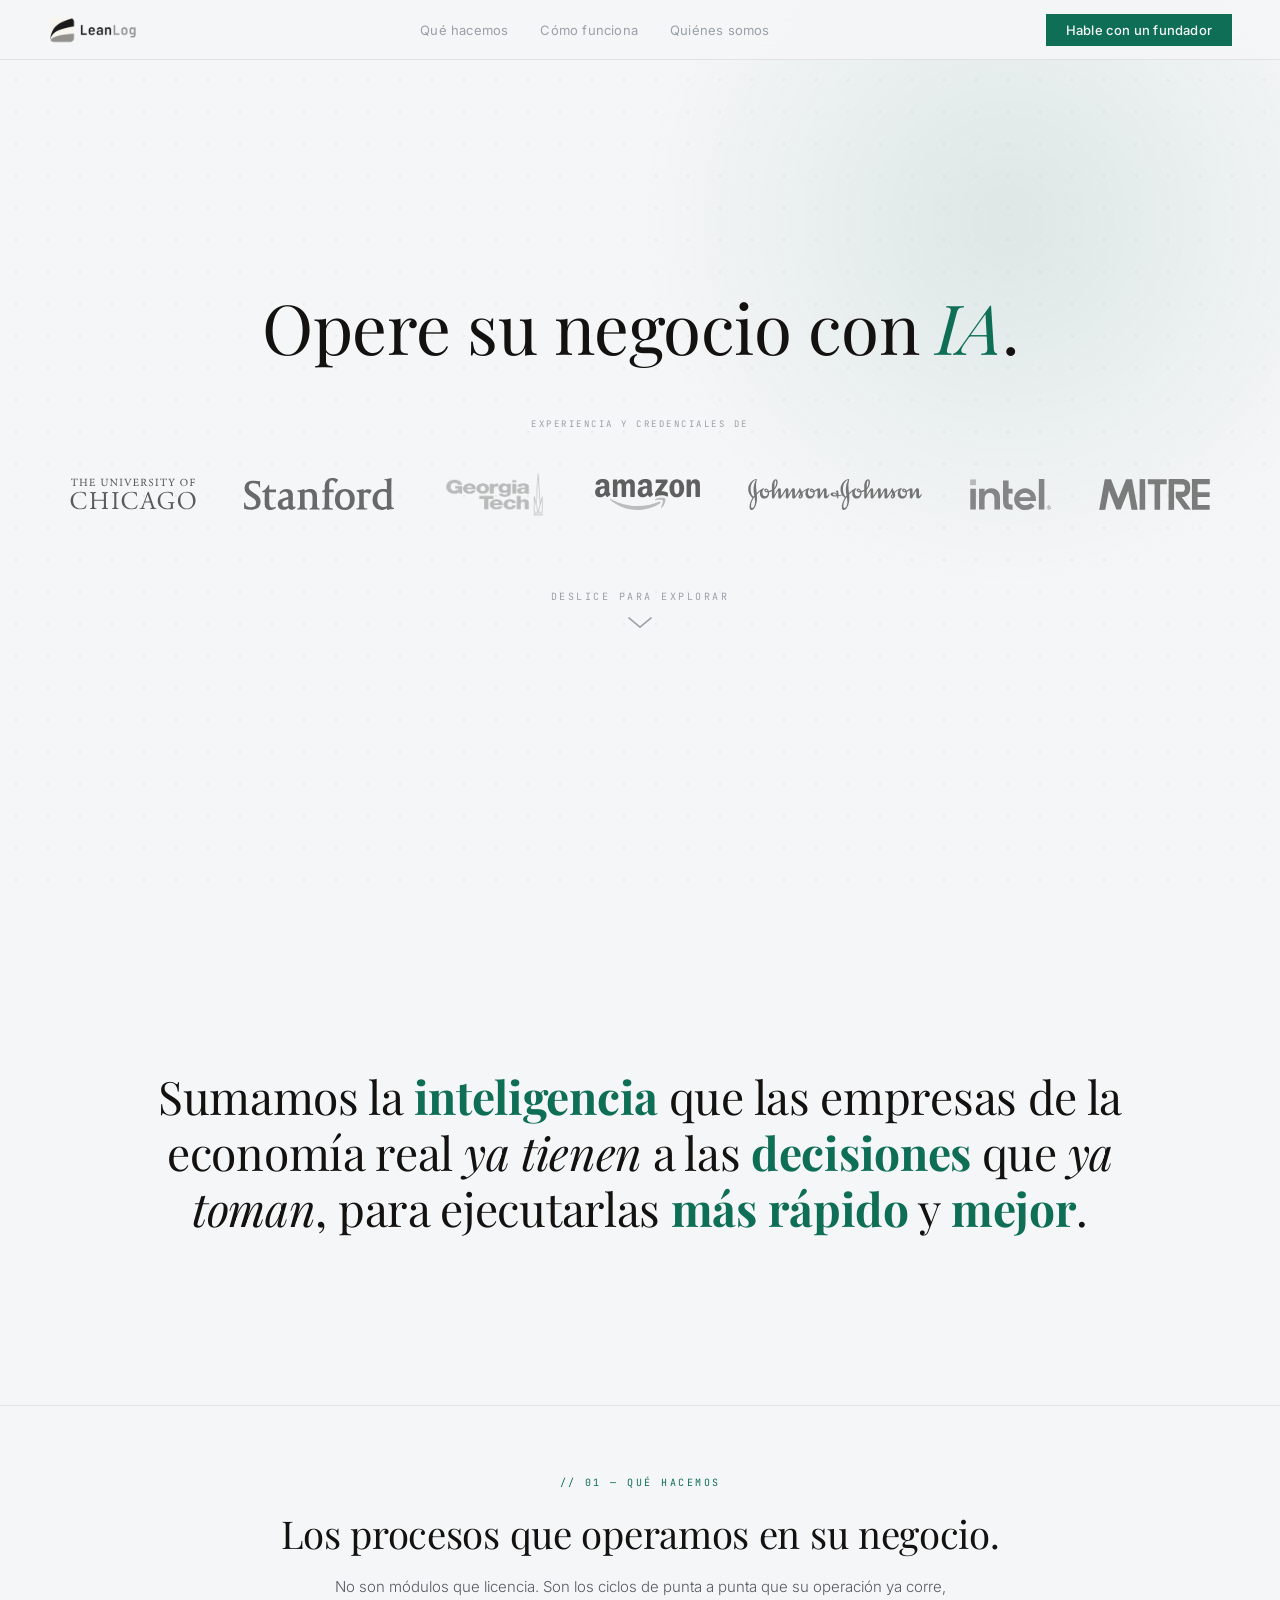
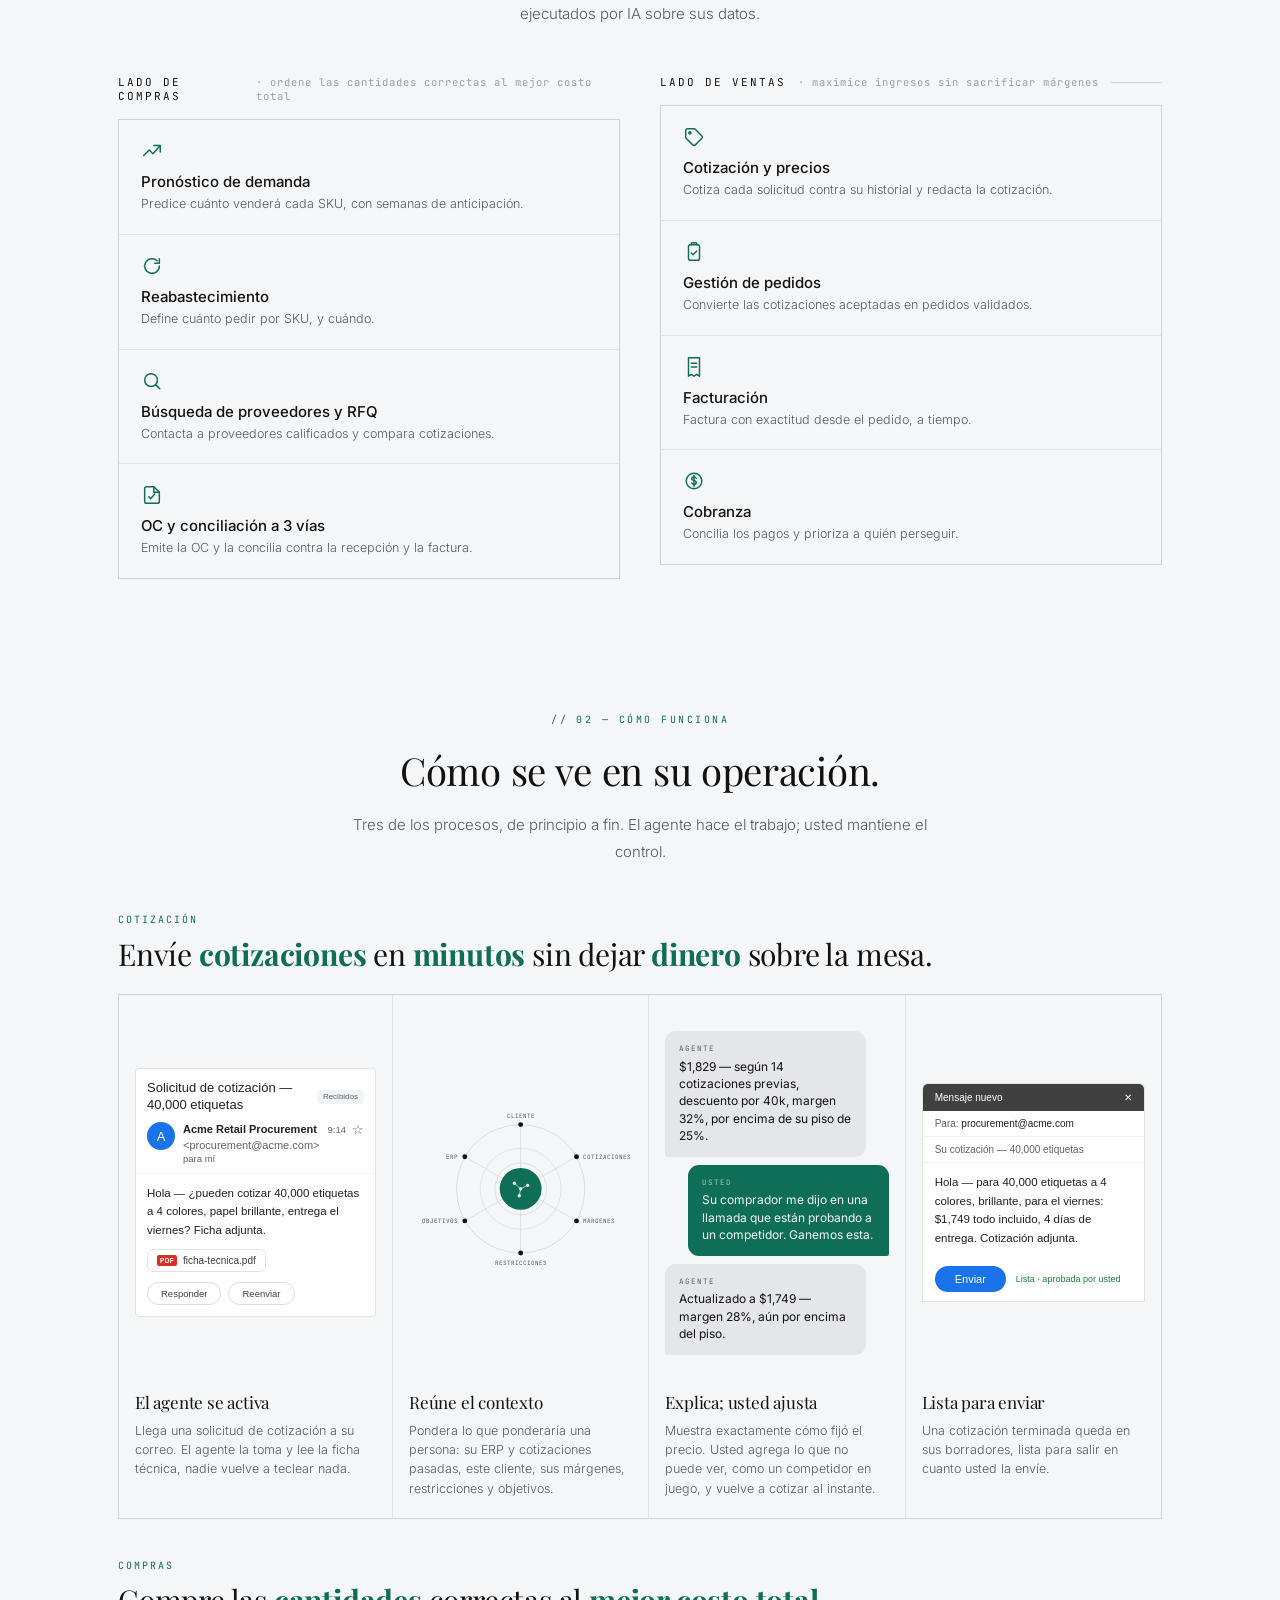
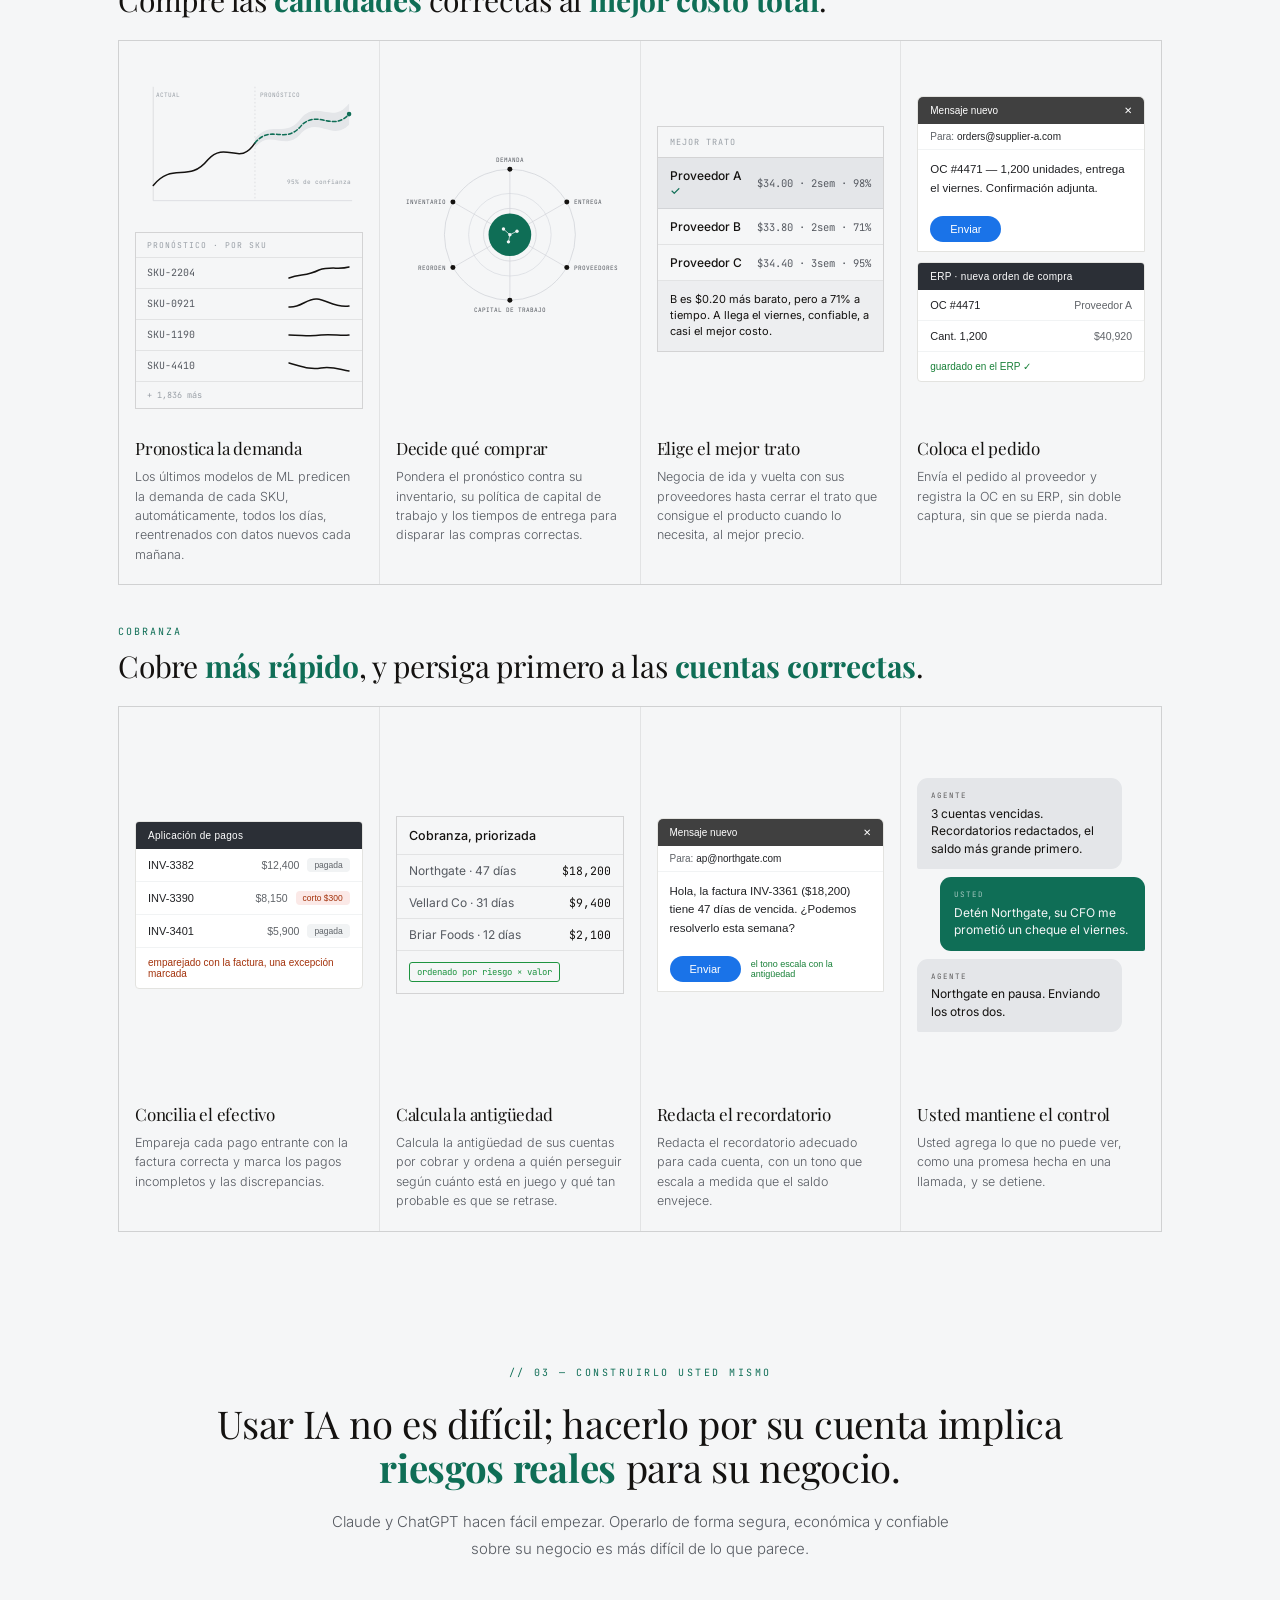
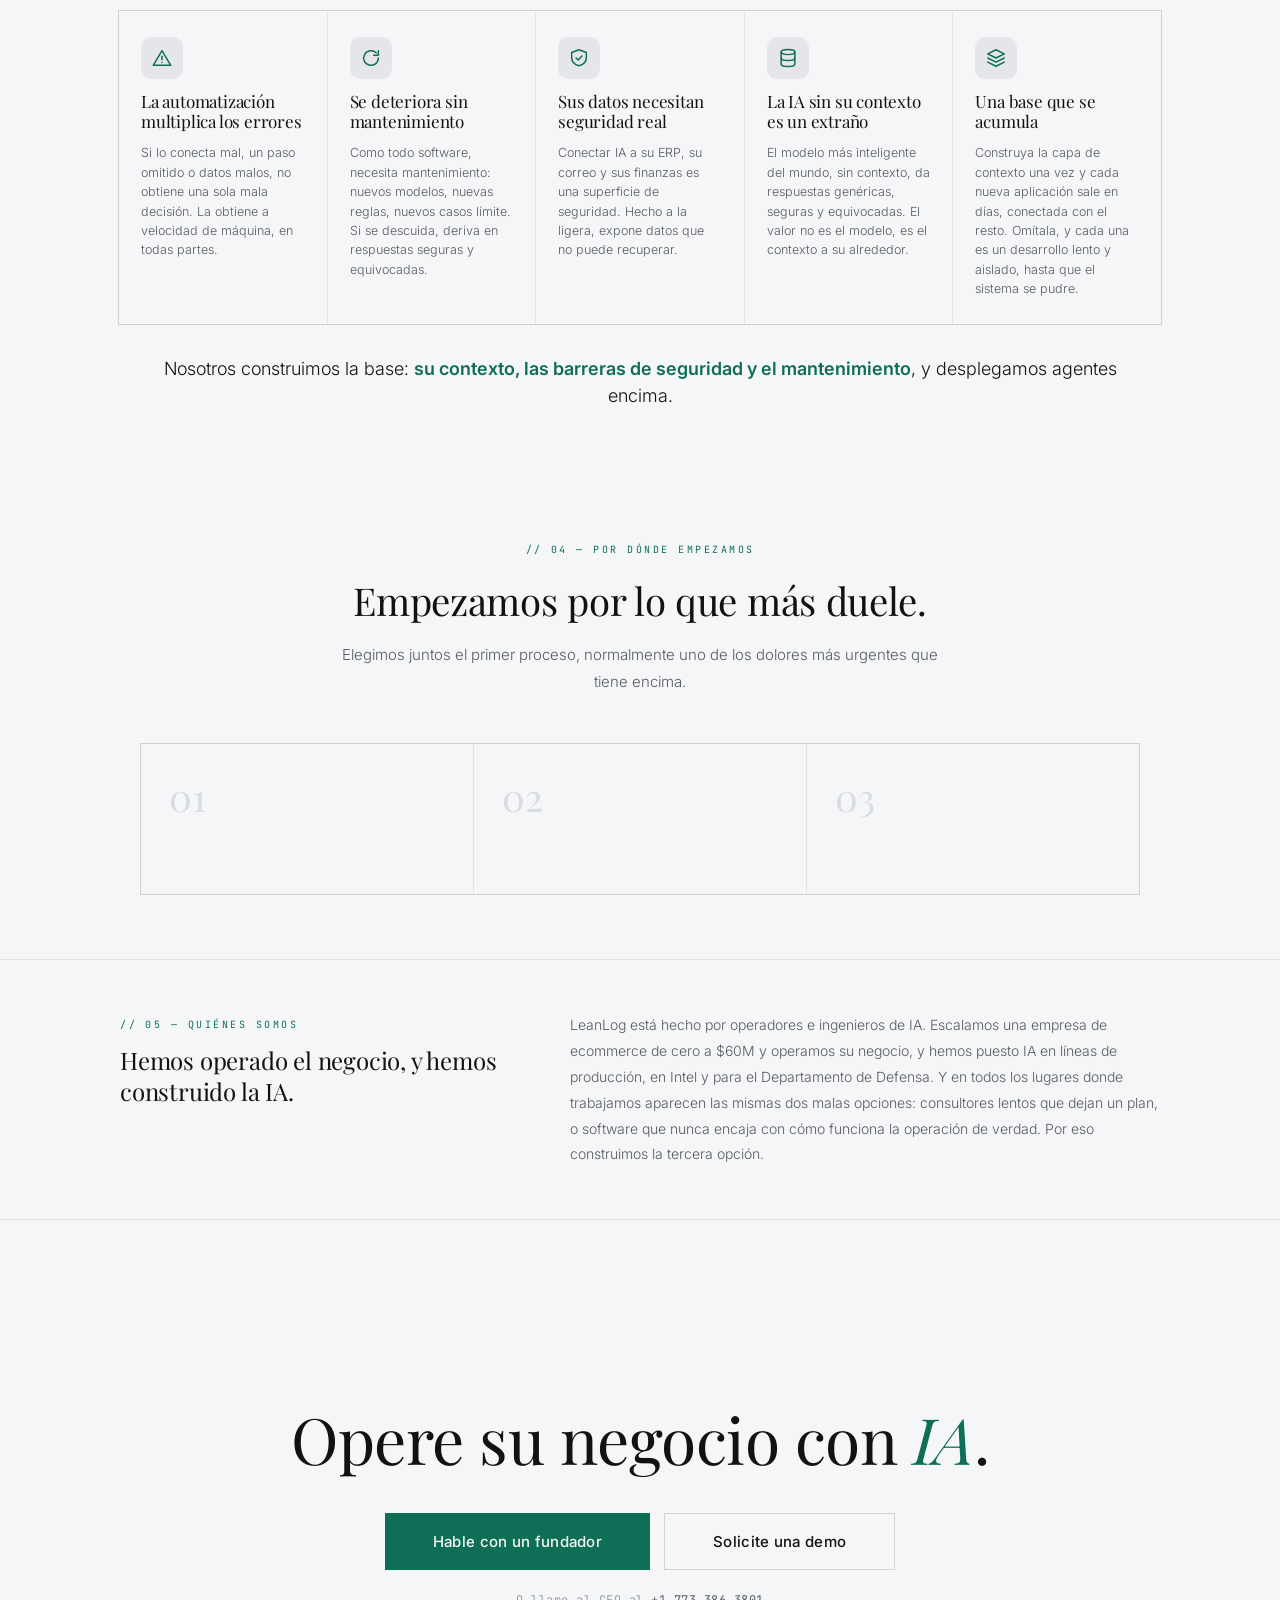
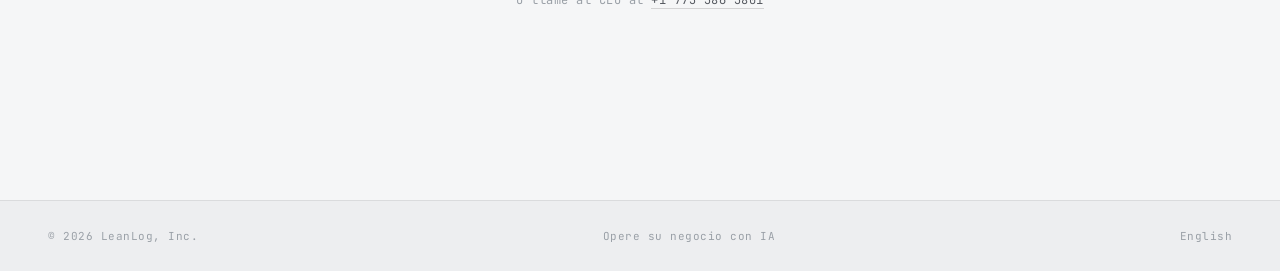
==== commit 34ceb5b6: "site: process icons, sequential reveal, bigger thesis highlight, drop third option - Add a distinct " ====
--- a/es/index.html
+++ b/es/index.html
@@ -21,7 +21,7 @@
   <a href="/es/" class="nav-logo"><img src="/leanlog-final-light 2.png" alt="LeanLog"></a>
   <div class="nav-center">
     <a href="/es/#processes">Qué hacemos</a>
-    <a href="/es/#third">Cómo trabajamos</a>
+    <a href="/es/#cases">Cómo funciona</a>
     <a href="/es/#who">Quiénes somos</a>
   </div>
   <div class="nav-right">
@@ -70,23 +70,23 @@
       <h2 class="section-title reveal reveal-d1">Los procesos que operamos en su negocio.</h2>
       <p class="section-desc reveal reveal-d2">No son módulos que licencia. Son los ciclos de punta a punta que su operación ya corre, ejecutados por IA sobre sus datos.</p>
     </div>
-    <div class="proc-cols reveal reveal-d3">
+    <div class="proc-cols">
       <div>
         <div class="col-head">Lado de compras <span>· ordene las cantidades correctas al mejor costo total</span></div>
-        <div class="mods">
-          <a class="mod" href="/es/processes/procurement/"><div class="mod-name">Pronóstico de demanda</div><div class="mod-desc">Predice cuánto venderá cada SKU, con semanas de anticipación.</div></a>
-          <a class="mod" href="/es/processes/procurement/"><div class="mod-name">Reabastecimiento</div><div class="mod-desc">Define cuánto pedir por SKU, y cuándo.</div></a>
-          <a class="mod" href="/es/processes/procurement/"><div class="mod-name">Búsqueda de proveedores y RFQ</div><div class="mod-desc">Contacta a proveedores calificados y compara cotizaciones.</div></a>
-          <a class="mod" href="/es/processes/procurement/"><div class="mod-name">OC y conciliación a 3 vías</div><div class="mod-desc">Emite la OC y la concilia contra la recepción y la factura.</div></a>
+        <div class="mods stagger">
+          <a class="mod" href="/es/processes/procurement/"><span class="mod-ico"><svg viewBox="0 0 24 24"><polyline points="3 17 9 11 13 15 21 6"/><polyline points="14 6 21 6 21 13"/></svg></span><div class="mod-name">Pronóstico de demanda</div><div class="mod-desc">Predice cuánto venderá cada SKU, con semanas de anticipación.</div></a>
+          <a class="mod" href="/es/processes/procurement/"><span class="mod-ico"><svg viewBox="0 0 24 24"><path d="M20 12a8 8 0 1 1-2.34-5.66"/><polyline points="20 4 20 9 15 9"/></svg></span><div class="mod-name">Reabastecimiento</div><div class="mod-desc">Define cuánto pedir por SKU, y cuándo.</div></a>
+          <a class="mod" href="/es/processes/procurement/"><span class="mod-ico"><svg viewBox="0 0 24 24"><circle cx="11" cy="11" r="7"/><line x1="20.5" y1="20.5" x2="16.5" y2="16.5"/></svg></span><div class="mod-name">Búsqueda de proveedores y RFQ</div><div class="mod-desc">Contacta a proveedores calificados y compara cotizaciones.</div></a>
+          <a class="mod" href="/es/processes/procurement/"><span class="mod-ico"><svg viewBox="0 0 24 24"><path d="M14 3H6a2 2 0 0 0-2 2v14a2 2 0 0 0 2 2h12a2 2 0 0 0 2-2V9z"/><polyline points="14 3 14 9 20 9"/><polyline points="8.5 14 10.5 16 15 11"/></svg></span><div class="mod-name">OC y conciliación a 3 vías</div><div class="mod-desc">Emite la OC y la concilia contra la recepción y la factura.</div></a>
         </div>
       </div>
       <div>
         <div class="col-head">Lado de ventas <span>· maximice ingresos sin sacrificar márgenes</span></div>
-        <div class="mods">
-          <a class="mod" href="/es/processes/quoting/"><div class="mod-name">Cotización y precios</div><div class="mod-desc">Cotiza cada solicitud contra su historial y redacta la cotización.</div></a>
-          <div class="mod"><div class="mod-name">Gestión de pedidos</div><div class="mod-desc">Convierte las cotizaciones aceptadas en pedidos validados.</div></div>
-          <div class="mod"><div class="mod-name">Facturación</div><div class="mod-desc">Factura con exactitud desde el pedido, a tiempo.</div></div>
-          <a class="mod" href="/es/processes/collections/"><div class="mod-name">Cobranza</div><div class="mod-desc">Concilia los pagos y prioriza a quién perseguir.</div></a>
+        <div class="mods stagger">
+          <a class="mod" href="/es/processes/quoting/"><span class="mod-ico"><svg viewBox="0 0 24 24"><path d="M20.6 13.4l-7.2 7.2a2 2 0 0 1-2.8 0l-7-7a2 2 0 0 1-.6-1.4V5a2 2 0 0 1 2-2h7a2 2 0 0 1 1.4.6l7.2 7.2a2 2 0 0 1 0 2.6z"/><circle cx="7.5" cy="7.5" r="1.2"/></svg></span><div class="mod-name">Cotización y precios</div><div class="mod-desc">Cotiza cada solicitud contra su historial y redacta la cotización.</div></a>
+          <div class="mod"><span class="mod-ico"><svg viewBox="0 0 24 24"><rect x="6" y="4" width="12" height="17" rx="2"/><path d="M9 4V3a1 1 0 0 1 1-1h4a1 1 0 0 1 1 1v1"/><polyline points="9 13 11 15 15 11"/></svg></span><div class="mod-name">Gestión de pedidos</div><div class="mod-desc">Convierte las cotizaciones aceptadas en pedidos validados.</div></div>
+          <div class="mod"><span class="mod-ico"><svg viewBox="0 0 24 24"><path d="M6 2h12v20l-3-2-3 2-3-2-3 2z"/><line x1="9" y1="8" x2="15" y2="8"/><line x1="9" y1="12" x2="15" y2="12"/></svg></span><div class="mod-name">Facturación</div><div class="mod-desc">Factura con exactitud desde el pedido, a tiempo.</div></div>
+          <a class="mod" href="/es/processes/collections/"><span class="mod-ico"><svg viewBox="0 0 24 24"><circle cx="12" cy="12" r="8.5"/><path d="M14.5 9c-.4-.8-1.4-1.3-2.5-1.3-1.5 0-2.5.8-2.5 1.9s1 1.5 2.5 1.9 2.5.9 2.5 2-1 2-2.5 2c-1.1 0-2.1-.5-2.5-1.3"/><line x1="12" y1="6" x2="12" y2="18"/></svg></span><div class="mod-name">Cobranza</div><div class="mod-desc">Concilia los pagos y prioriza a quién perseguir.</div></a>
         </div>
       </div>
     </div>
@@ -103,10 +103,10 @@
     </div>
 
     <!-- Cotización -->
-    <div class="cs reveal reveal-d3">
+    <div class="cs">
       <div class="cs-eyebrow">Cotización</div>
       <h3 class="cs-title">Envíe <strong>cotizaciones</strong> en <strong>minutos</strong> sin dejar <strong>dinero</strong> sobre la mesa.</h3>
-      <div class="story story-4">
+      <div class="story story-4 stagger">
         <div class="story-col">
           <div class="story-img">
             <div class="gmail">
@@ -182,10 +182,10 @@
     </div>
 
     <!-- Compras -->
-    <div class="cs reveal">
+    <div class="cs">
       <div class="cs-eyebrow">Compras</div>
       <h3 class="cs-title">Compre las <strong>cantidades</strong> correctas al <strong>mejor costo total</strong>.</h3>
-      <div class="story story-4">
+      <div class="story story-4 stagger">
         <div class="story-col">
           <div class="story-img">
             <div class="story-stack">
@@ -278,10 +278,10 @@
     </div>
 
     <!-- Cobranza -->
-    <div class="cs reveal">
+    <div class="cs">
       <div class="cs-eyebrow">Cobranza</div>
       <h3 class="cs-title">Cobre <strong>más rápido</strong>, y persiga primero a las <strong>cuentas correctas</strong>.</h3>
-      <div class="story story-4">
+      <div class="story story-4 stagger">
         <div class="story-col">
           <div class="story-img">
             <div class="erp">
@@ -344,7 +344,7 @@
       <h2 class="section-title reveal reveal-d1">Usar IA no es difícil; hacerlo por su cuenta implica <strong>riesgos reales</strong> para su negocio.</h2>
       <p class="section-desc reveal reveal-d2">Claude y ChatGPT hacen fácil empezar. Operarlo de forma segura, económica y confiable sobre su negocio es más difícil de lo que parece.</p>
     </div>
-    <div class="why-grid reveal reveal-d3">
+    <div class="why-grid stagger">
       <div class="why-card">
         <div class="why-ico"><svg viewBox="0 0 24 24"><path d="M12 4 L21.5 20 H2.5 Z"/><line x1="12" y1="10" x2="12" y2="14"/><line x1="12" y1="17" x2="12" y2="17"/></svg></div>
         <div class="why-h">La automatización multiplica los errores</div>
@@ -375,77 +375,11 @@
   </div>
 </section>
 
-<!-- ── La tercera opción ── -->
-<section id="third">
-  <div class="container">
-    <div class="section-header center">
-      <div class="tag reveal">04 — Cómo trabajamos</div>
-      <h2 class="section-title reveal reveal-d1">Somos la tercera opción.</h2>
-      <p class="section-desc reveal reveal-d2">Un equipo dedicado que aprende su operación y construye un sistema a la medida de cómo trabaja de verdad. Respondemos por lo que hace, y somos a quienes llama cuando algo se rompe.</p>
-    </div>
-
-    <div class="cmp reveal reveal-d3">
-      <div class="c-lbl c-head"></div>
-      <div class="c-head">Consultoría</div>
-      <div class="c-head">Software estándar</div>
-      <div class="c-head c-us">LeanLog</div>
-
-      <div class="c-lbl">Se ajusta a cómo trabaja de verdad</div>
-      <div><span class="yes">&#10003;</span></div>
-      <div><span class="no">&#10007;</span></div>
-      <div class="c-us"><span class="yes">&#10003;</span></div>
-
-      <div class="c-lbl">Un equipo dedicado que aprende su operación</div>
-      <div><span class="yes">&#10003;</span></div>
-      <div><span class="no">&#10007;</span></div>
-      <div class="c-us"><span class="yes">&#10003;</span></div>
-
-      <div class="c-lbl">Un sistema que funciona, no una presentación</div>
-      <div><span class="no">&#10007;</span></div>
-      <div><span class="yes">&#10003;</span></div>
-      <div class="c-us"><span class="yes">&#10003;</span></div>
-
-      <div class="c-lbl">Escala a medida que crece, sin sumar personal</div>
-      <div><span class="no">&#10007;</span></div>
-      <div><span class="yes">&#10003;</span></div>
-      <div class="c-us"><span class="yes">&#10003;</span></div>
-
-      <div class="c-lbl c-wedge">Probado con sus datos antes de comprometerse</div>
-      <div><span class="no">&#10007;</span></div>
-      <div><span class="no">&#10007;</span></div>
-      <div class="c-us"><span class="yes win">&#10003;</span></div>
-    </div>
-
-    <div class="hww-steps reveal">
-      <div class="hww-step">
-        <div class="hww-num">01</div>
-        <h3>Nos integramos en su operación.</h3>
-        <p>Empezamos dentro del trabajo, aprendiendo cómo se mueve de verdad y dónde se traba.</p>
-      </div>
-      <div class="hww-step">
-        <div class="hww-num">02</div>
-        <h3>Codificamos cómo se hace el trabajo.</h3>
-        <p>Las decisiones, las excepciones y las reglas que su gente lleva en la cabeza pasan a formar parte del sistema.</p>
-      </div>
-      <div class="hww-step">
-        <div class="hww-num">03</div>
-        <h3>Lo construimos con sus datos.</h3>
-        <p>Un sistema que funciona sobre su operación real, no un prototipo sobre una muestra.</p>
-      </div>
-      <div class="hww-step">
-        <div class="hww-num">04</div>
-        <h3>Iteramos, y respondemos por el resultado.</h3>
-        <p>Respondemos por lo que hace, y el siguiente proceso se entrega más rápido que el anterior.</p>
-      </div>
-    </div>
-  </div>
-</section>
-
 <!-- ── Por dónde empezamos ── -->
 <section id="start">
   <div class="container">
     <div class="section-header center">
-      <div class="tag reveal">05 — Por dónde empezamos</div>
+      <div class="tag reveal">04 — Por dónde empezamos</div>
       <h2 class="section-title reveal reveal-d1">Empezamos por lo que más duele.</h2>
       <p class="section-desc reveal reveal-d2">Elegimos juntos el primer proceso, normalmente uno de los dolores más urgentes que tiene encima.</p>
     </div>
@@ -462,7 +396,7 @@
   <div class="container">
     <div class="who-grid reveal">
       <div class="who-left">
-        <div class="tag">06 — Quiénes somos</div>
+        <div class="tag">05 — Quiénes somos</div>
         <h2 class="who-title">Hemos operado el negocio, y hemos construido la IA.</h2>
       </div>
       <p class="who-prose">LeanLog está hecho por operadores e ingenieros de IA. Escalamos una empresa de ecommerce de cero a $60M y operamos su negocio, y hemos puesto IA en líneas de producción, en Intel y para el Departamento de Defensa. Y en todos los lugares donde trabajamos aparecen las mismas dos malas opciones: consultores lentos que dejan un plan, o software que nunca encaja con cómo funciona la operación de verdad. Por eso construimos la tercera opción.</p>
@@ -495,7 +429,7 @@
 const ro = new IntersectionObserver((entries) => {
   entries.forEach(e => { if (e.isIntersecting) { e.target.classList.add('visible'); ro.unobserve(e.target); } });
 }, { threshold: 0.1 });
-document.querySelectorAll('.reveal').forEach(el => ro.observe(el));
+document.querySelectorAll('.reveal, .stagger').forEach(el => ro.observe(el));
 </script>
 </body>
 </html>
--- a/styles.css
+++ b/styles.css
@@ -38,8 +38,18 @@
 .container{max-width:1140px;margin:0 auto;padding:0 48px}
 .tag{display:inline-flex;align-items:center;gap:8px;font-family:var(--mono);font-size:10px;letter-spacing:2.5px;text-transform:uppercase;color:var(--accent);margin-bottom:22px}
 .tag::before{content:'//'}
-.reveal{opacity:0;transform:translateY(30px) scale(.985);transition:opacity .8s cubic-bezier(.22,.61,.36,1),transform .8s cubic-bezier(.22,.61,.36,1)}
+.reveal{opacity:0;transform:translateY(40px) scale(.94);transition:opacity .8s cubic-bezier(.16,1,.3,1),transform .8s cubic-bezier(.16,1,.3,1)}
 .reveal.visible{opacity:1;transform:translateY(0) scale(1)}
+/* Staggered cascade for grid children (case-study columns, DIY cards) */
+.stagger>*{opacity:0;transform:translateY(34px) scale(.96);transition:opacity .85s cubic-bezier(.16,1,.3,1),transform .85s cubic-bezier(.16,1,.3,1)}
+.stagger.visible>*{opacity:1;transform:translateY(0) scale(1)}
+.stagger.visible>*:nth-child(2){transition-delay:.2s}
+.stagger.visible>*:nth-child(3){transition-delay:.4s}
+.stagger.visible>*:nth-child(4){transition-delay:.6s}
+.stagger.visible>*:nth-child(5){transition-delay:.8s}
+.stagger.visible>*:nth-child(6){transition-delay:1s}
+.stagger.visible>*:nth-child(7){transition-delay:1.2s}
+.stagger.visible>*:nth-child(8){transition-delay:1.4s}
 .reveal-d1{transition-delay:.08s}
 .reveal-d2{transition-delay:.16s}
 .reveal-d3{transition-delay:.24s}
@@ -146,7 +156,7 @@
 .section-desc{font-size:15px;line-height:1.8;color:var(--text2);max-width:620px;font-weight:300}
 
 /* ── Thesis statement ──────────────────────────────────────────── */
-#thesis{padding:96px 0;border-bottom:1px solid var(--border)}
+#thesis{padding:168px 0;border-bottom:1px solid var(--border)}
 .thesis-line{
   font-family:var(--serif);font-size:clamp(26px,3.6vw,48px);line-height:1.22;
   max-width:1040px;margin:0 auto;text-align:center;color:var(--text);
@@ -164,7 +174,9 @@
 .col-head span{color:var(--text3);letter-spacing:1px;text-transform:none;font-size:10.5px}
 .col-head::after{content:'';flex:1;height:1px;background:var(--border2)}
 .mods{display:grid;grid-template-columns:1fr;gap:1px;background:var(--border);border:1px solid var(--border)}
-.mod{background:var(--bg);padding:18px 22px;transition:background .25s}
+.mod{background:var(--bg);padding:20px 22px;transition:background .25s}
+.mod-ico{display:block;color:var(--accent);margin-bottom:11px;height:22px}
+.mod-ico svg{width:22px;height:22px;fill:none;stroke:currentColor;stroke-width:1.6;stroke-linecap:round;stroke-linejoin:round}
 .mod:hover{background:var(--bg2)}
 .mod-name{font-size:15px;font-weight:500;color:var(--text);line-height:1.2;margin-bottom:4px}
 .mod-desc{font-size:12.5px;font-weight:300;color:var(--text2);line-height:1.5}
@@ -357,13 +369,15 @@
 /* ── Scroll-driven (Apple-style) — progressive enhancement ─────── */
 @supports (animation-timeline: view()){
   @keyframes growIn{
-    from{transform:scale(.74);opacity:.25;filter:blur(2px)}
-    to{transform:scale(1);opacity:1;filter:blur(0)}
+    from{opacity:0;transform:translateY(48px) scale(.6);filter:blur(6px)}
+    55%{opacity:1;filter:blur(0)}
+    to{opacity:1;transform:translateY(0) scale(1);filter:blur(0)}
   }
   .thesis-line{
     animation:growIn linear both;
     animation-timeline:view();
-    animation-range:entry 2% cover 52%;
+    animation-range:entry 0% cover 48%;
+    transform-origin:center 65%;
   }
   @keyframes settleIn{
     from{transform:scale(.965);opacity:0}
@@ -374,6 +388,12 @@
     animation-timeline:view();
     animation-range:entry 4% cover 40%;
   }
+}
+
+/* Respect users who opt out of motion */
+@media (prefers-reduced-motion: reduce){
+  .reveal,.stagger>*{opacity:1!important;transform:none!important;transition:none!important}
+  .thesis-line,.cs-title,.why-foot{animation:none!important}
 }
 
 /* ── Responsive ────────────────────────────────────────────────── */
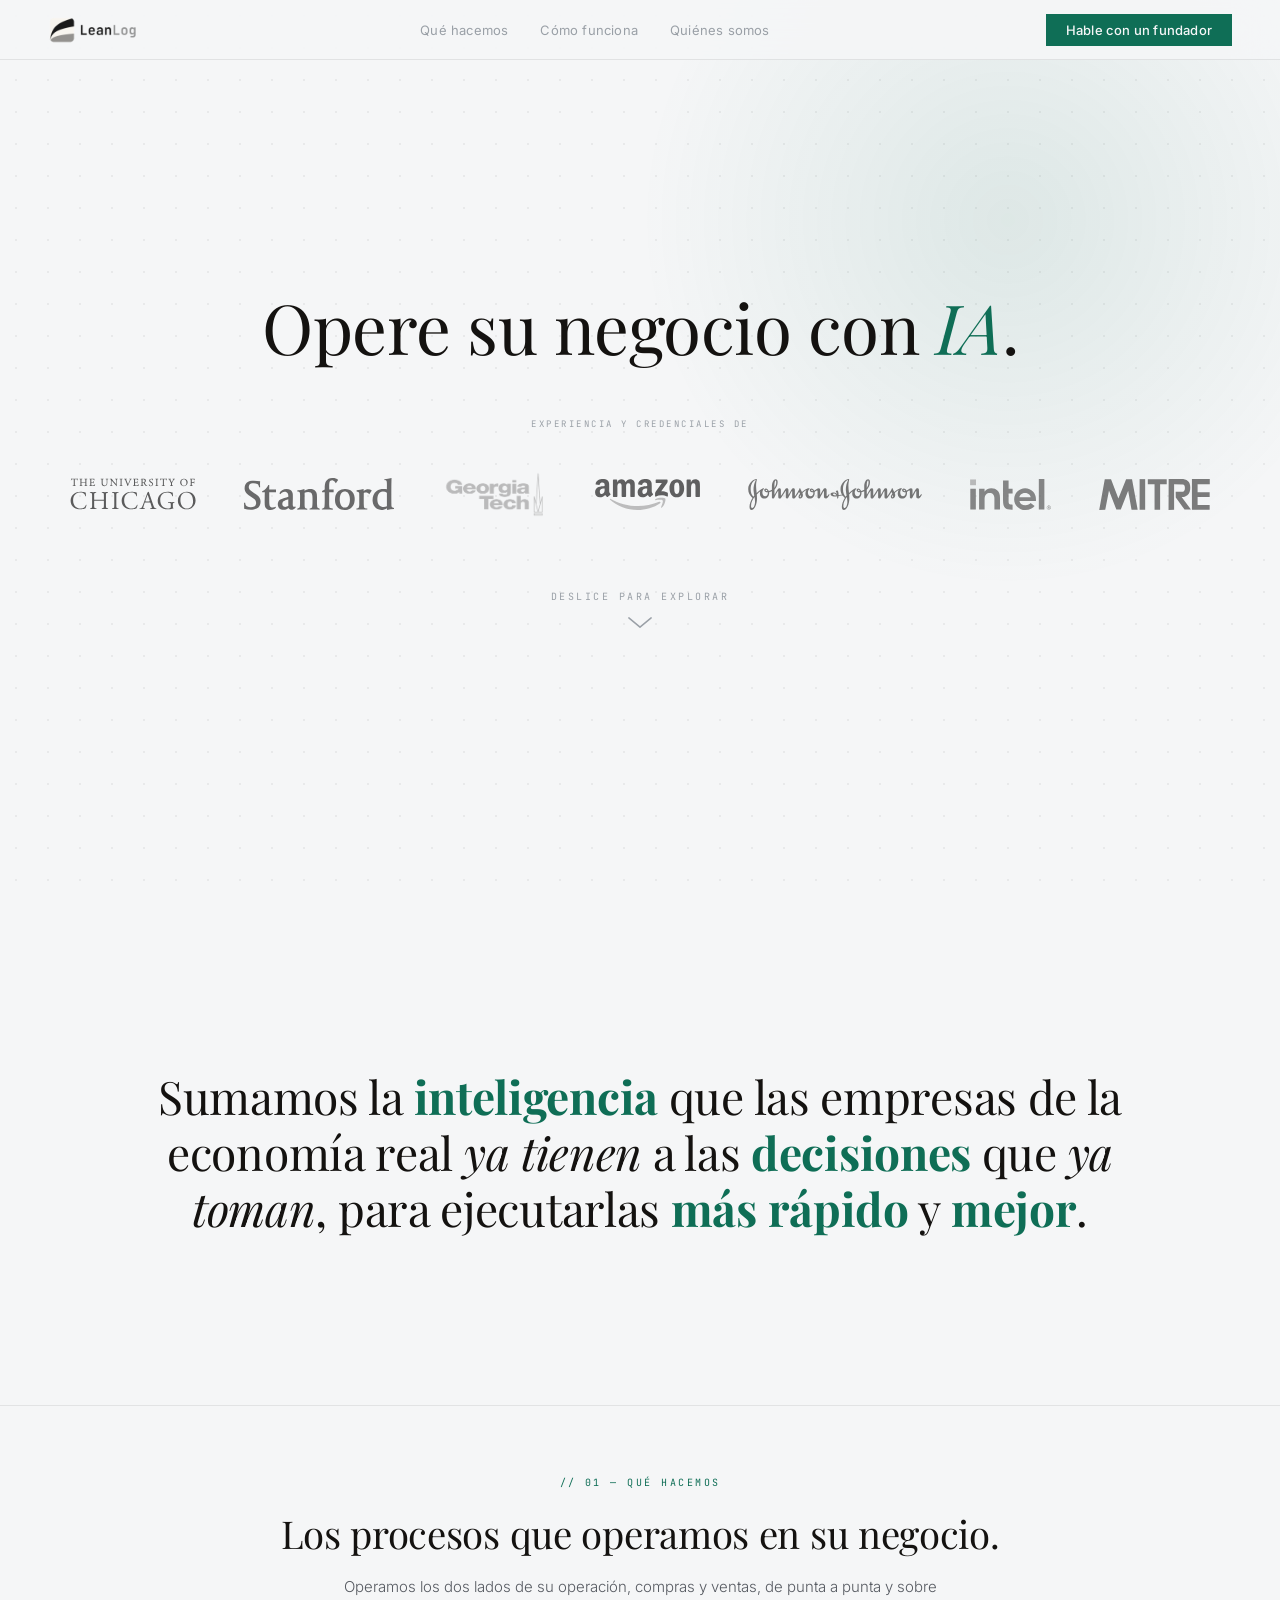
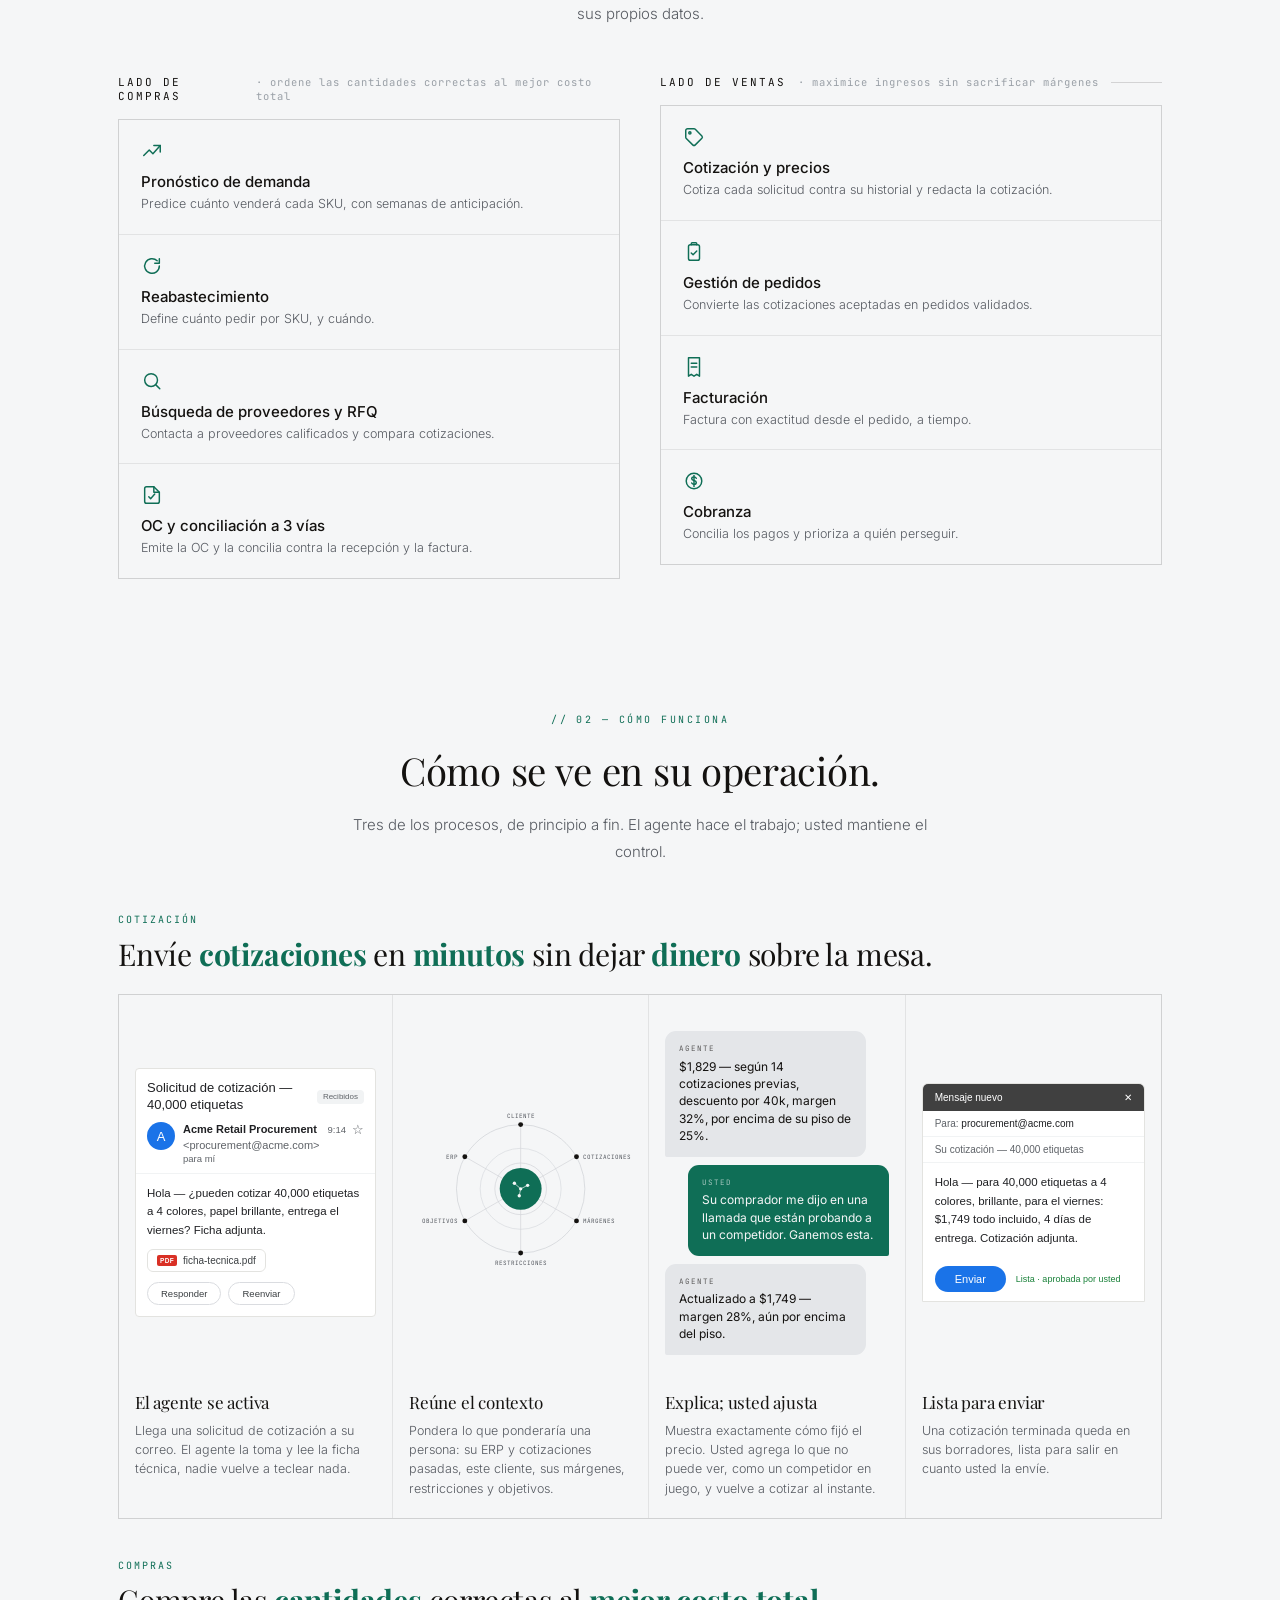
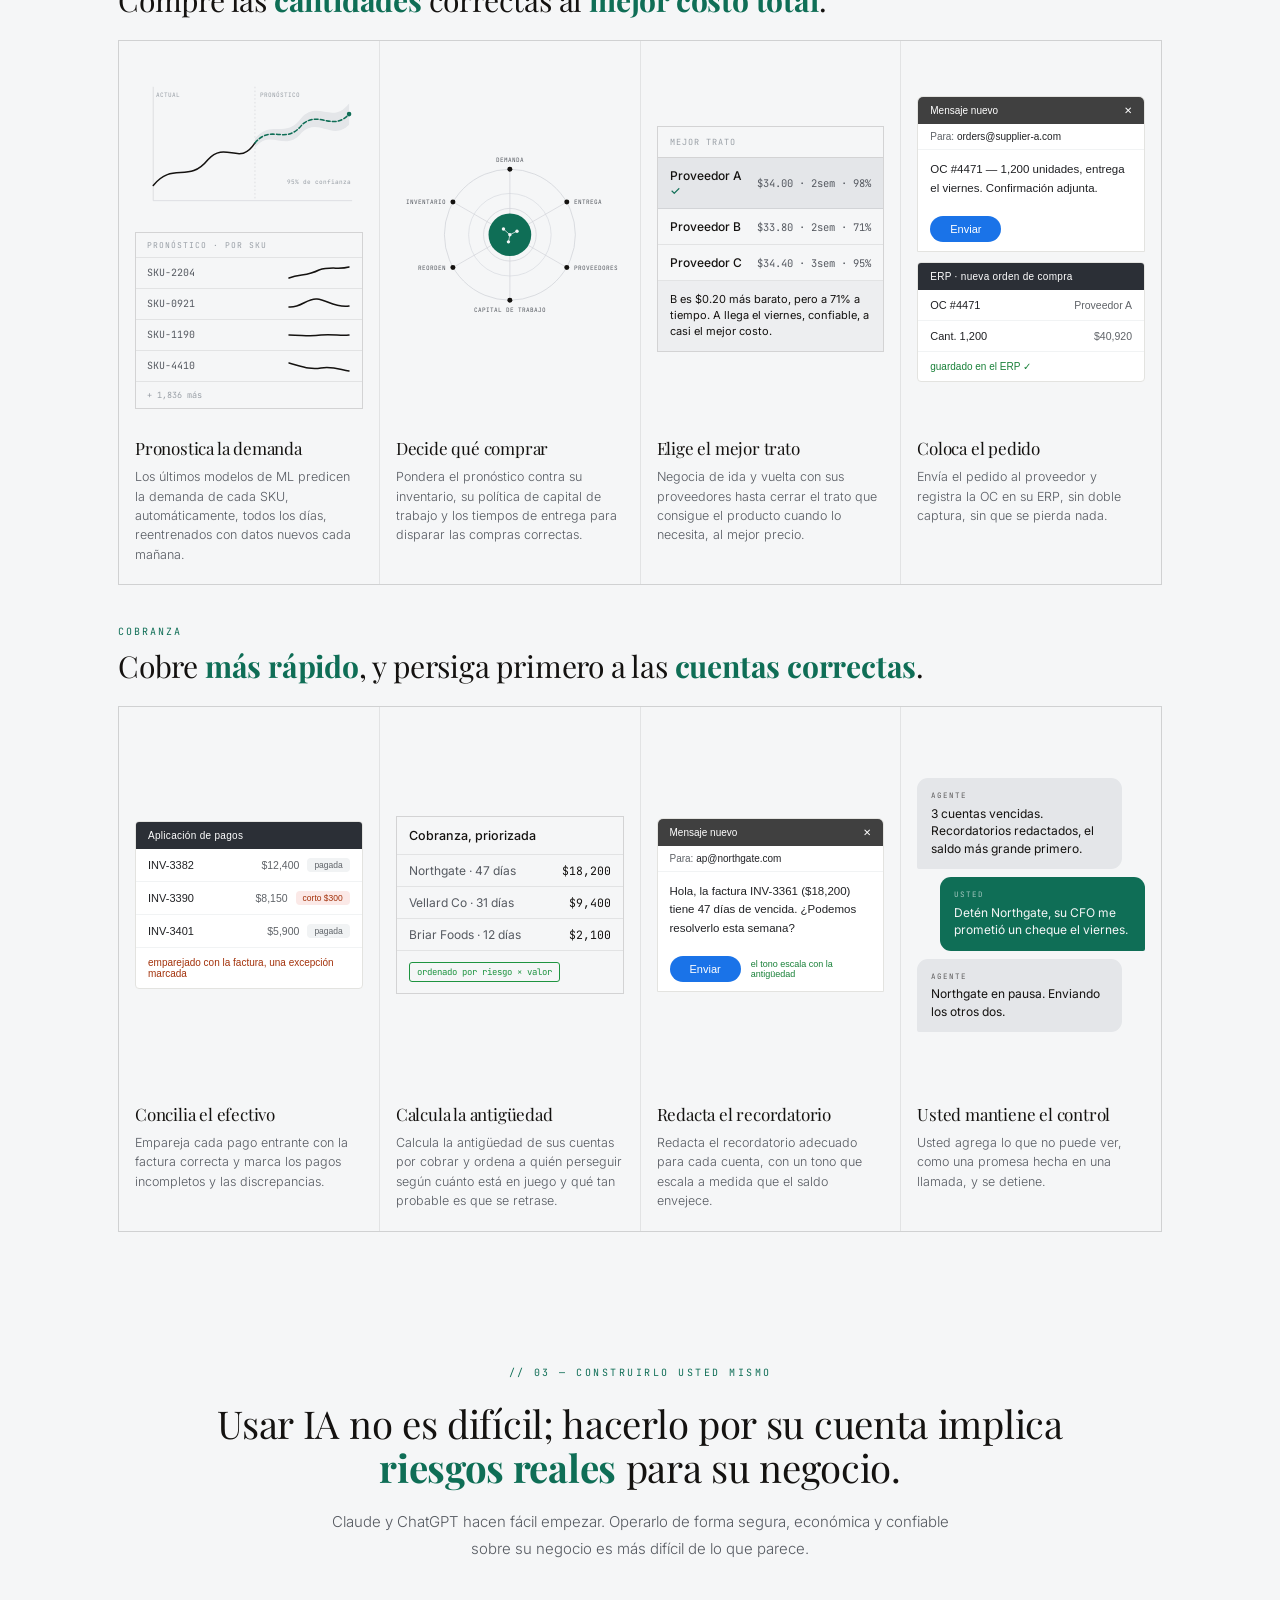
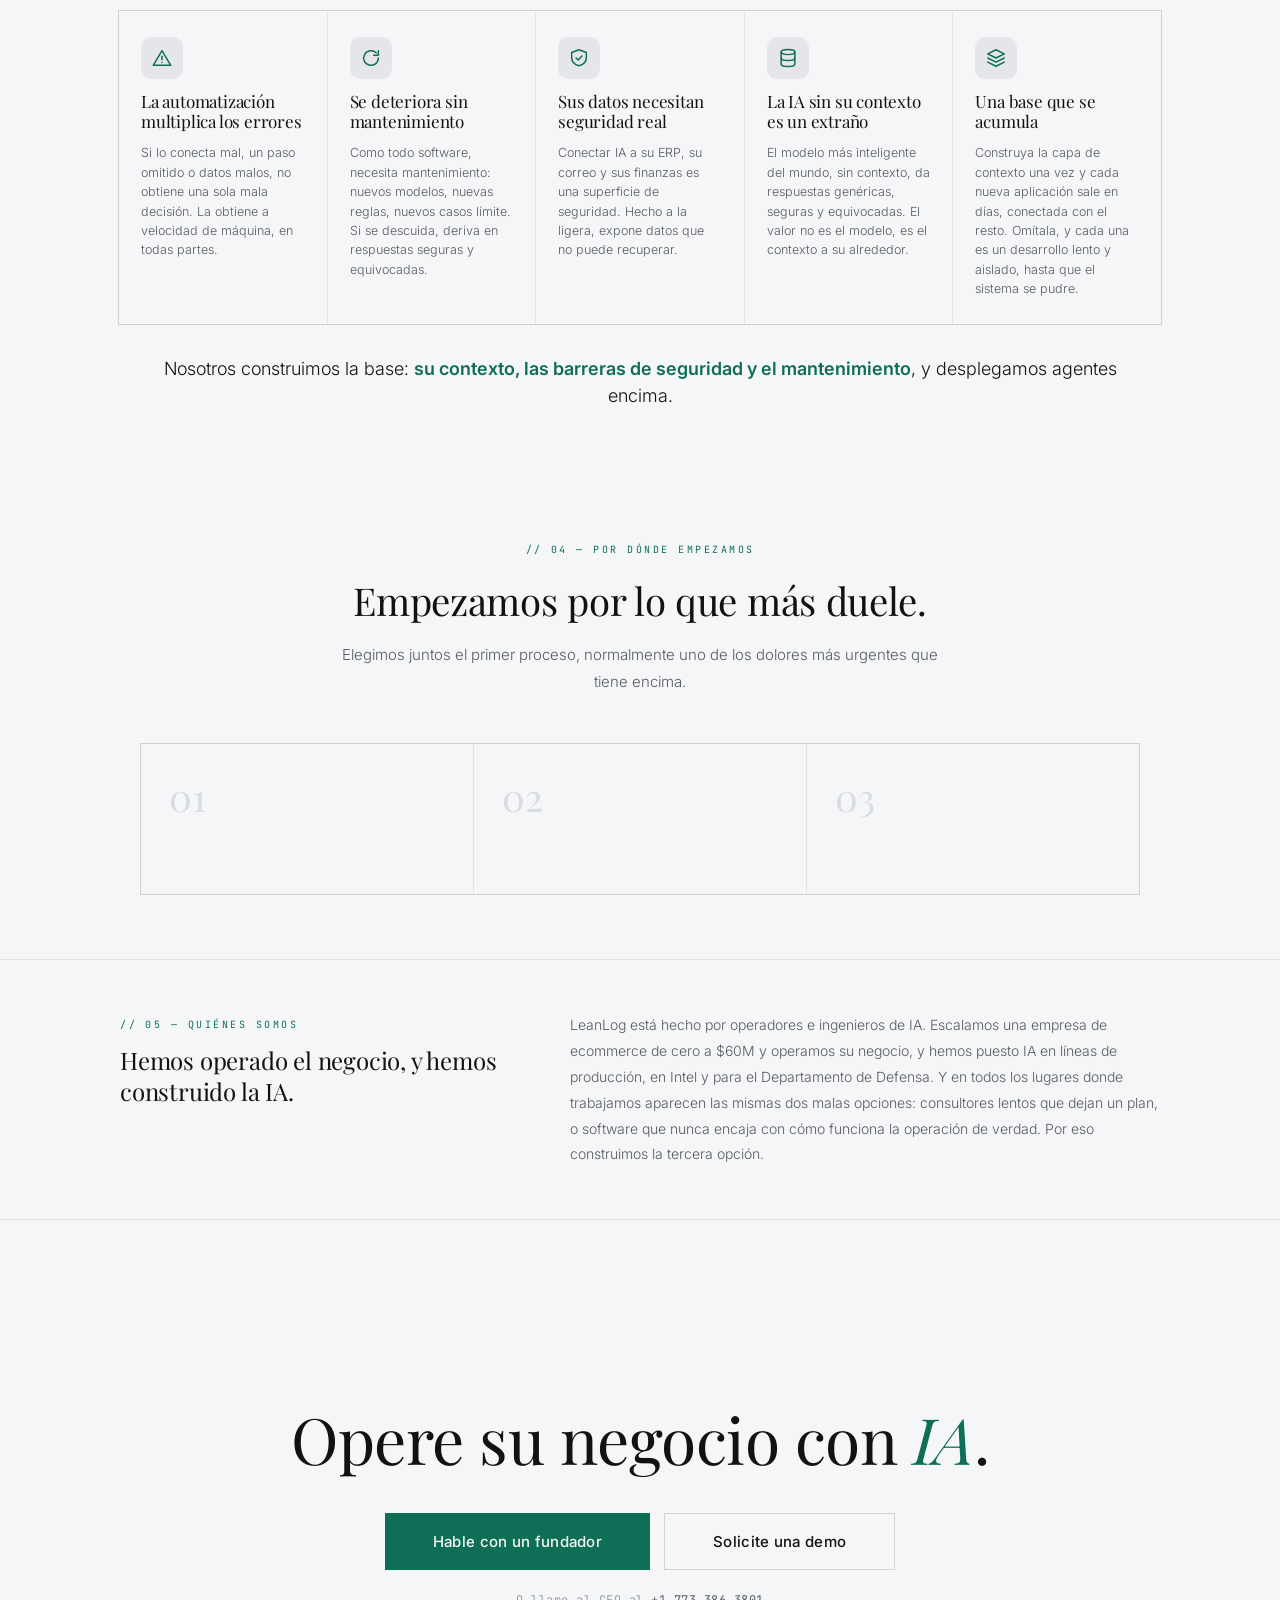
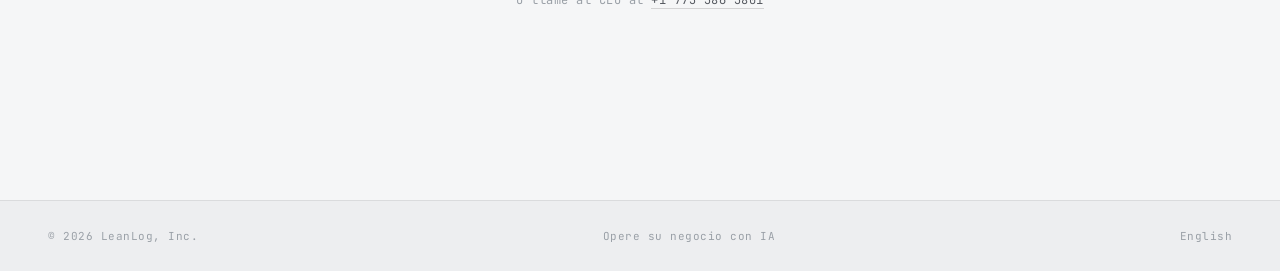
==== commit 381a20e0: "site: clearer processes subtitle that sets up the buy/sell grid Replace 'Not modules you license. Th" ====
--- a/es/index.html
+++ b/es/index.html
@@ -68,7 +68,7 @@
     <div class="section-header center">
       <div class="tag reveal">01 — Qué hacemos</div>
       <h2 class="section-title reveal reveal-d1">Los procesos que operamos en su negocio.</h2>
-      <p class="section-desc reveal reveal-d2">No son módulos que licencia. Son los ciclos de punta a punta que su operación ya corre, ejecutados por IA sobre sus datos.</p>
+      <p class="section-desc reveal reveal-d2">Operamos los dos lados de su operación, compras y ventas, de punta a punta y sobre sus propios datos.</p>
     </div>
     <div class="proc-cols">
       <div>
@@ -344,7 +344,7 @@
       <h2 class="section-title reveal reveal-d1">Usar IA no es difícil; hacerlo por su cuenta implica <strong>riesgos reales</strong> para su negocio.</h2>
       <p class="section-desc reveal reveal-d2">Claude y ChatGPT hacen fácil empezar. Operarlo de forma segura, económica y confiable sobre su negocio es más difícil de lo que parece.</p>
     </div>
-    <div class="why-grid stagger">
+    <div class="why-grid reveal">
       <div class="why-card">
         <div class="why-ico"><svg viewBox="0 0 24 24"><path d="M12 4 L21.5 20 H2.5 Z"/><line x1="12" y1="10" x2="12" y2="14"/><line x1="12" y1="17" x2="12" y2="17"/></svg></div>
         <div class="why-h">La automatización multiplica los errores</div>
@@ -409,10 +409,10 @@
   <div class="cta-inner">
     <h2>Opere su negocio con <em>IA</em>.</h2>
     <div class="cta-buttons">
-      <a class="btn-primary reveal" href="mailto:rodrigo@leanlog.ai">Hable con un fundador</a>
-      <a class="btn-outline reveal" href="mailto:rodrigo@leanlog.ai?subject=Solicitud%20de%20demo">Solicite una demo</a>
-    </div>
-    <p class="cta-phone reveal">O llame al CEO al <a href="tel:+17733863801">+1 773 386 3801</a></p>
+      <a class="btn-primary" href="mailto:rodrigo@leanlog.ai">Hable con un fundador</a>
+      <a class="btn-outline" href="mailto:rodrigo@leanlog.ai?subject=Solicitud%20de%20demo">Solicite una demo</a>
+    </div>
+    <p class="cta-phone">O llame al CEO al <a href="tel:+17733863801">+1 773 386 3801</a></p>
   </div>
 </section>
 
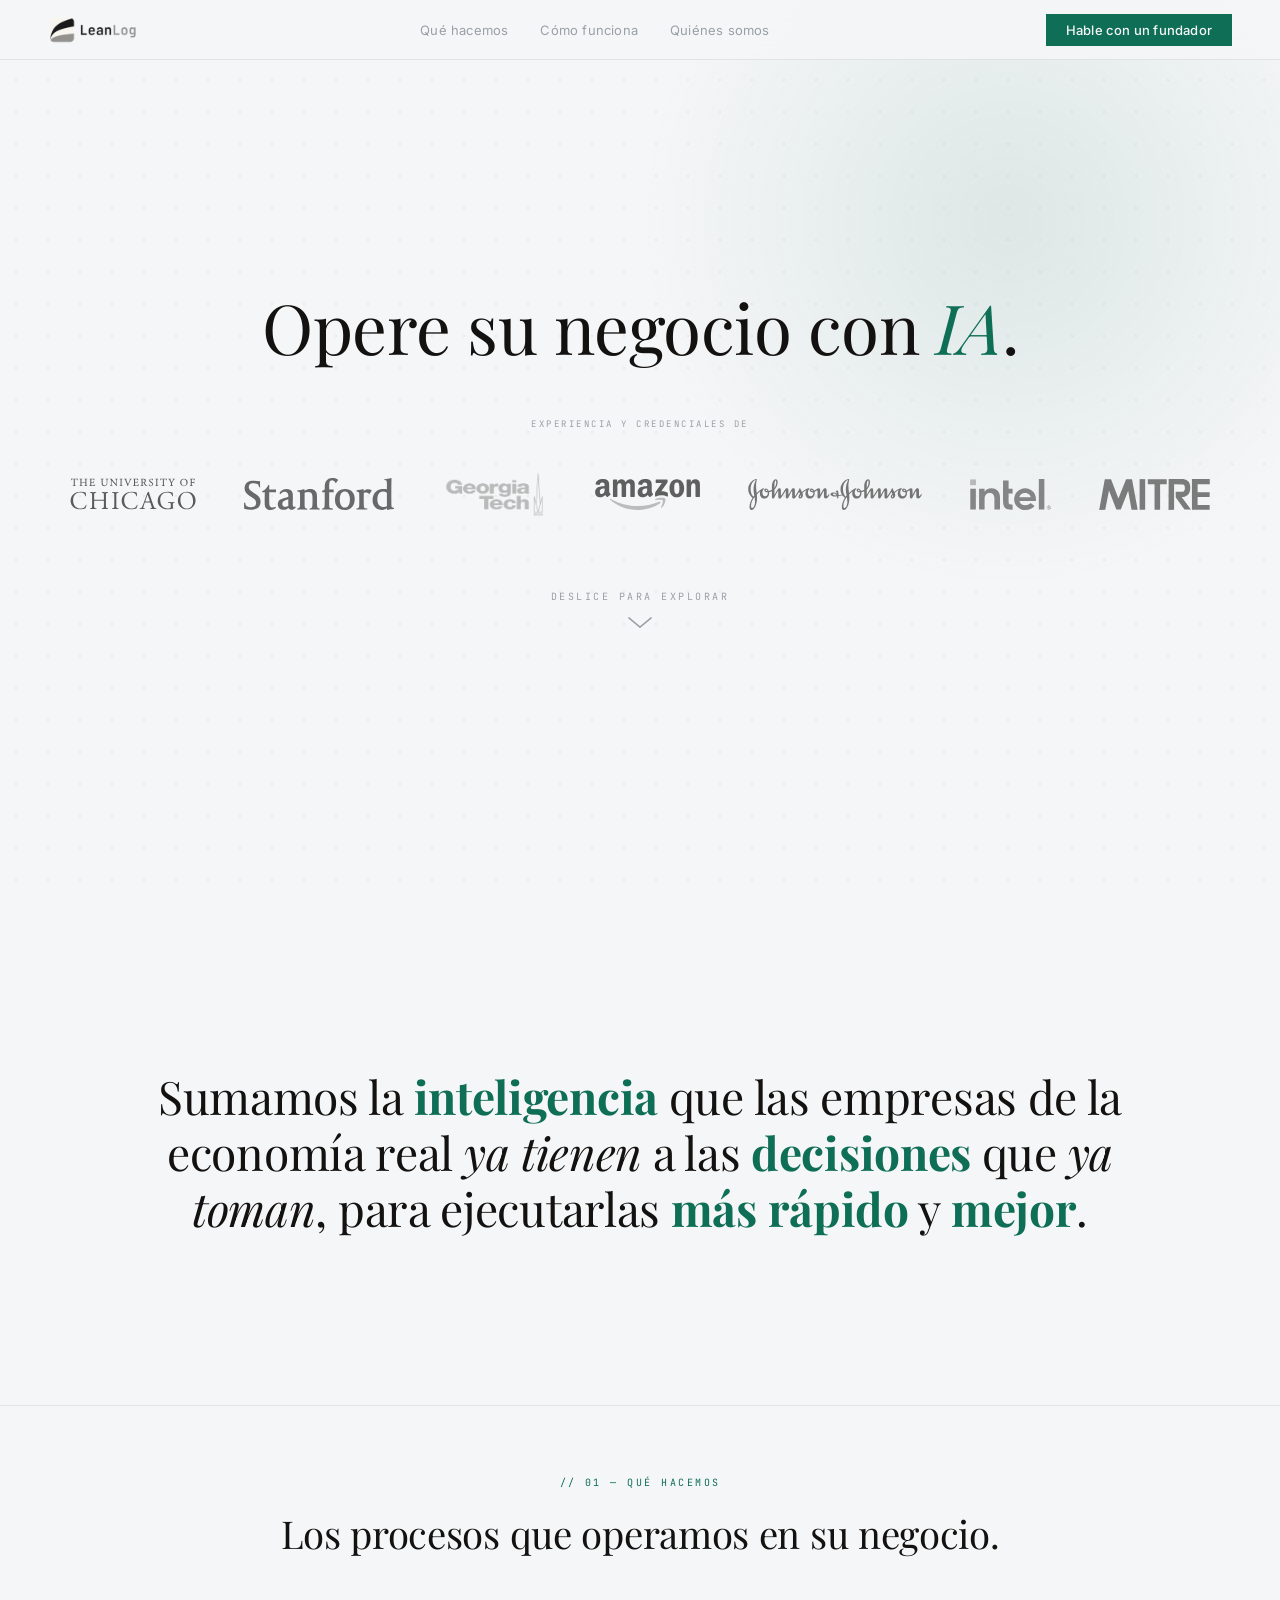
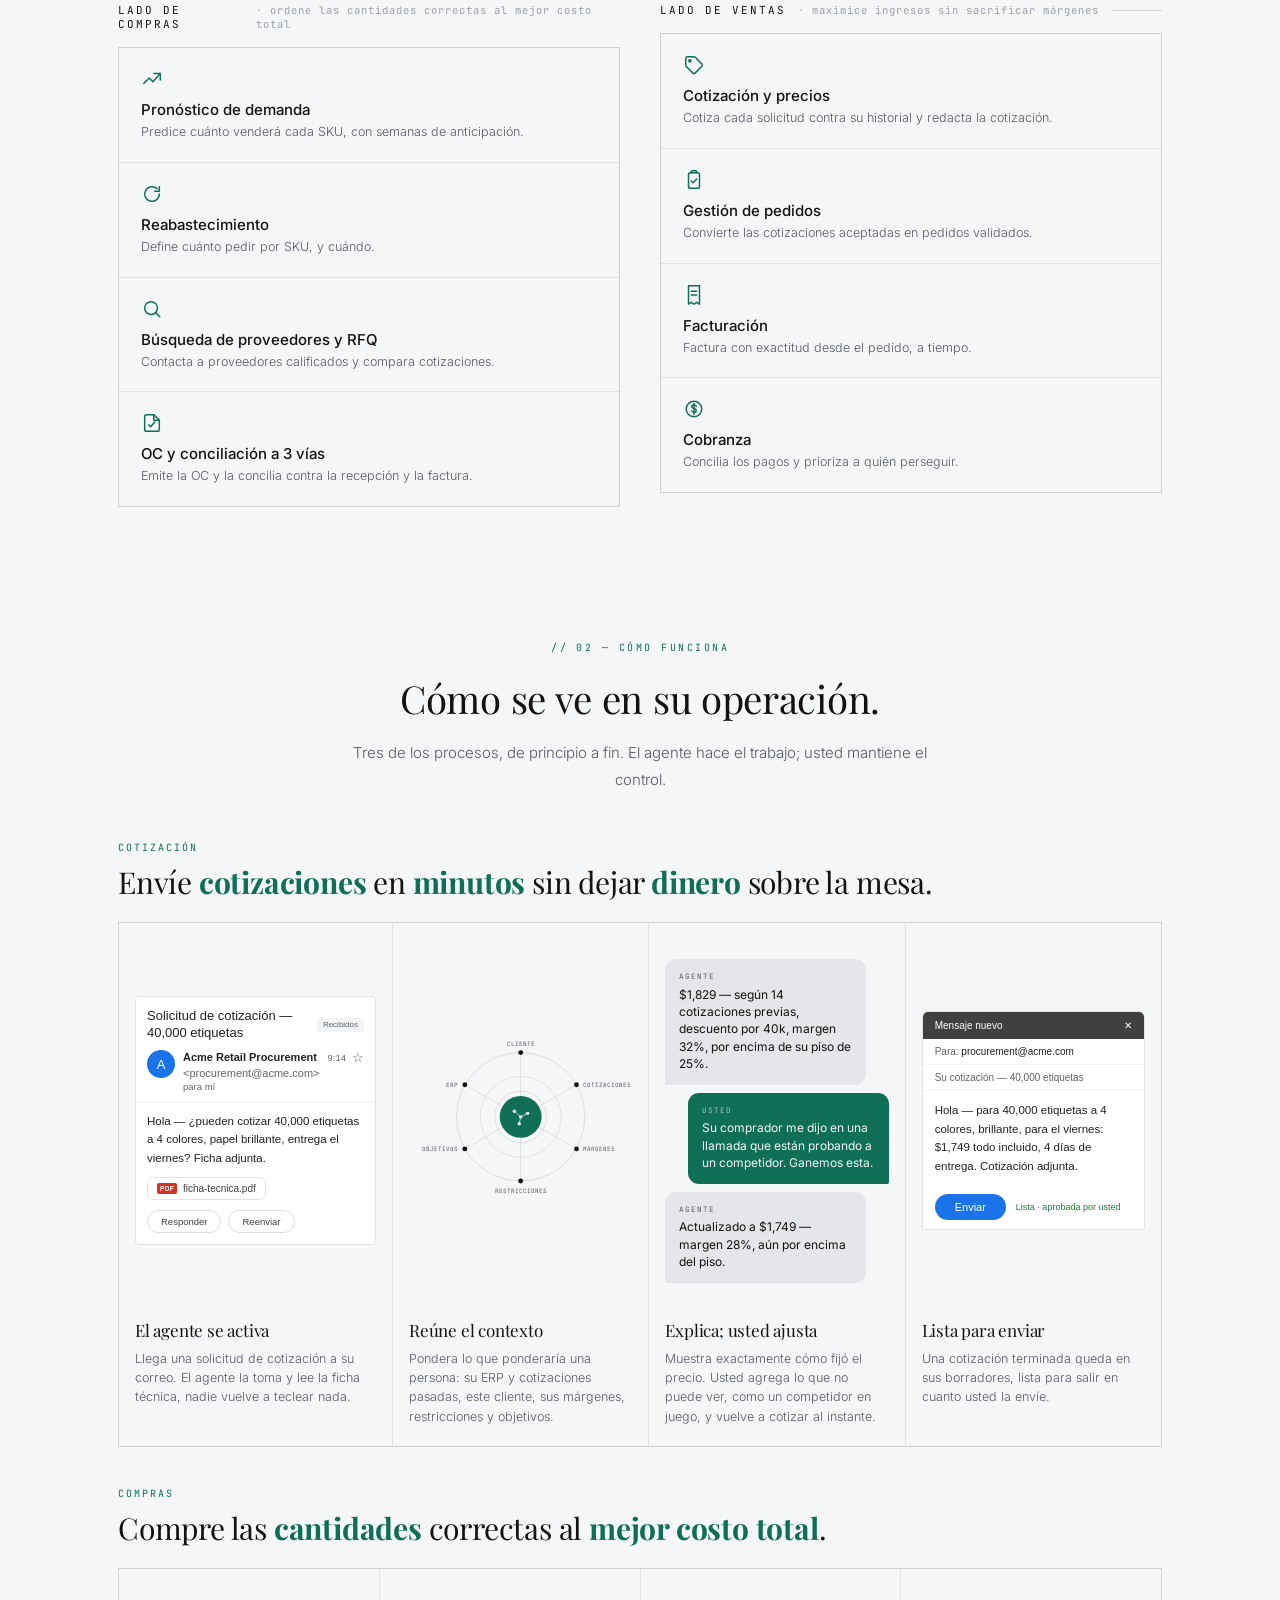
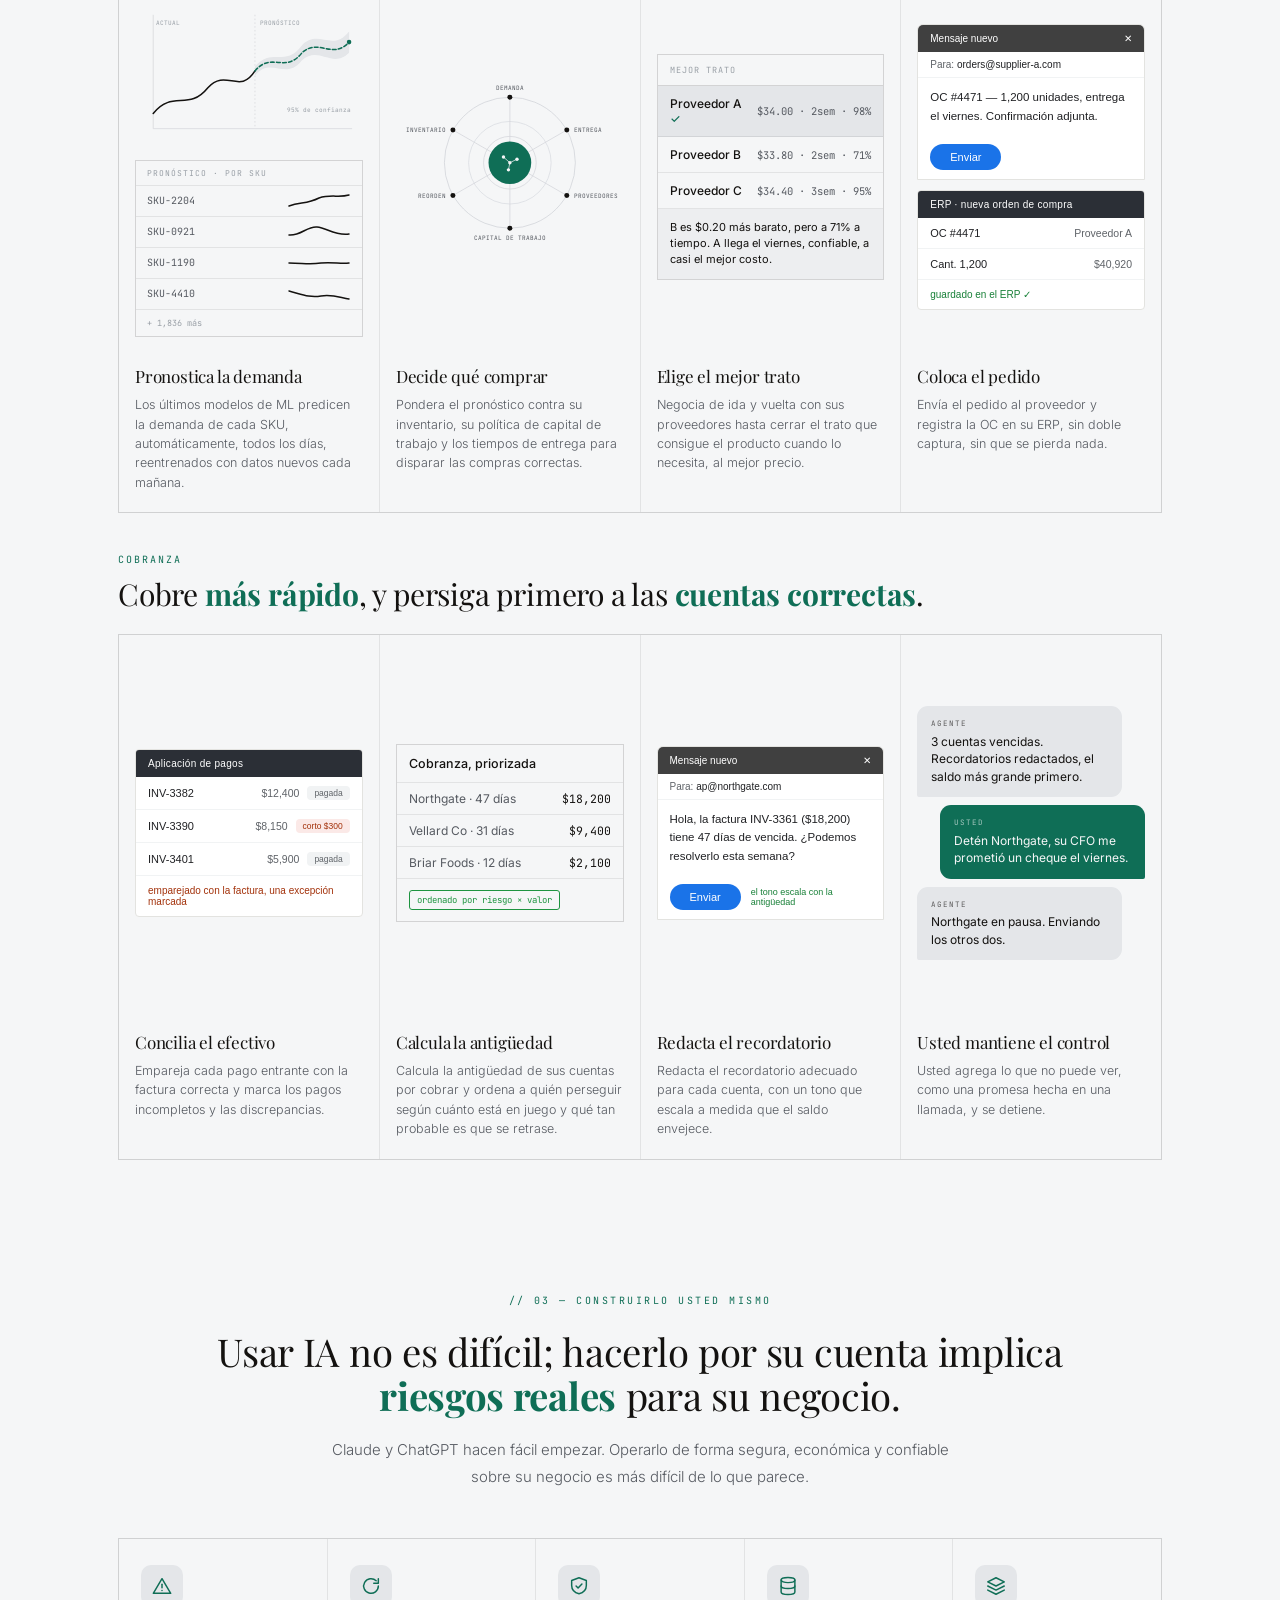
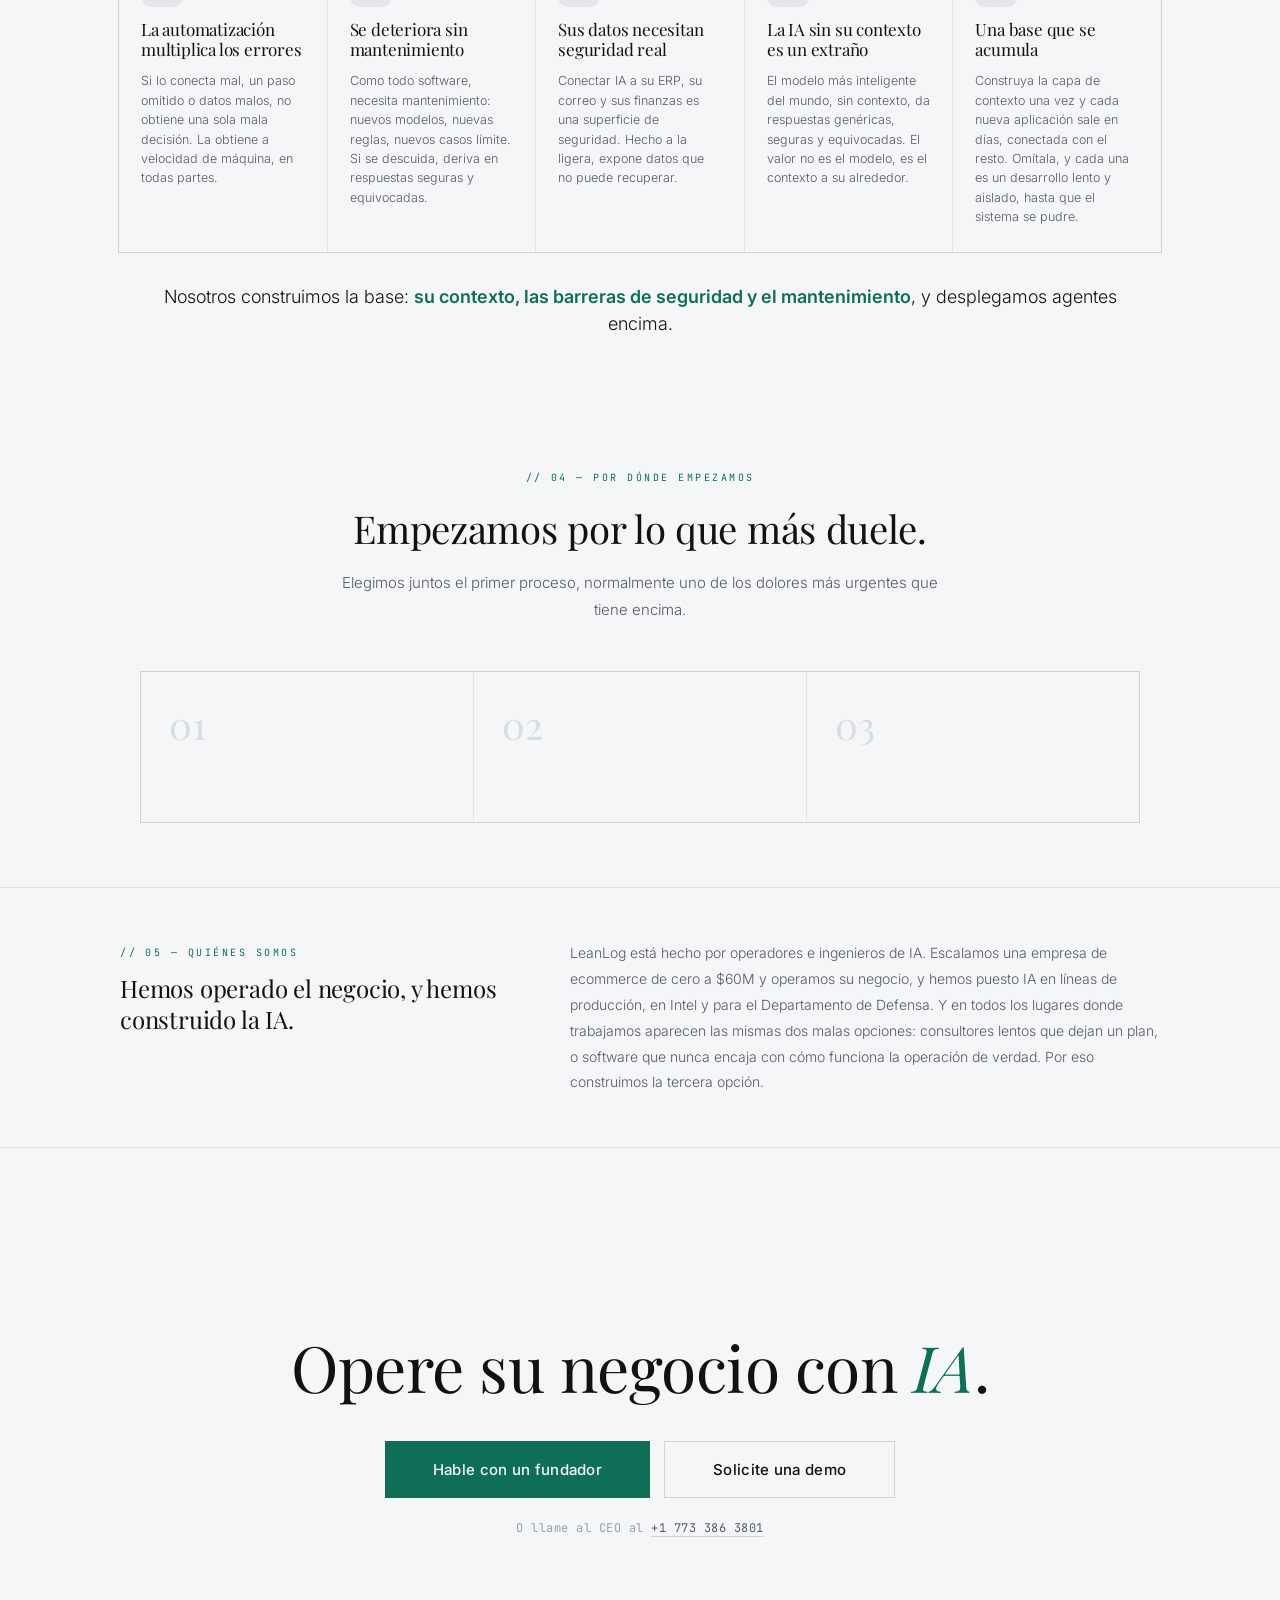
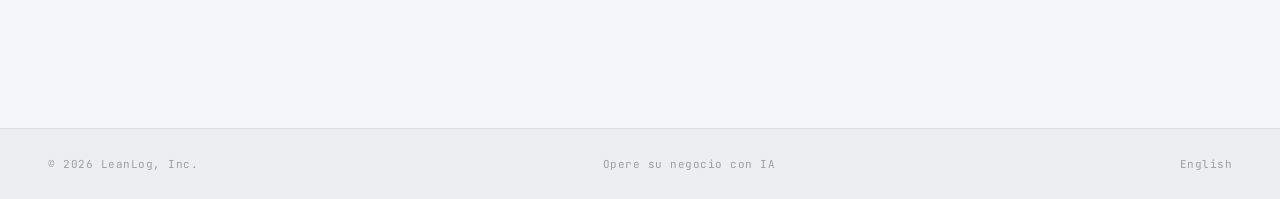
==== commit 64939fc5: "site: drop the processes subtitle (redundant with the buy/sell col-heads) The title + the two labele" ====
--- a/es/index.html
+++ b/es/index.html
@@ -68,7 +68,6 @@
     <div class="section-header center">
       <div class="tag reveal">01 — Qué hacemos</div>
       <h2 class="section-title reveal reveal-d1">Los procesos que operamos en su negocio.</h2>
-      <p class="section-desc reveal reveal-d2">Operamos los dos lados de su operación, compras y ventas, de punta a punta y sobre sus propios datos.</p>
     </div>
     <div class="proc-cols">
       <div>
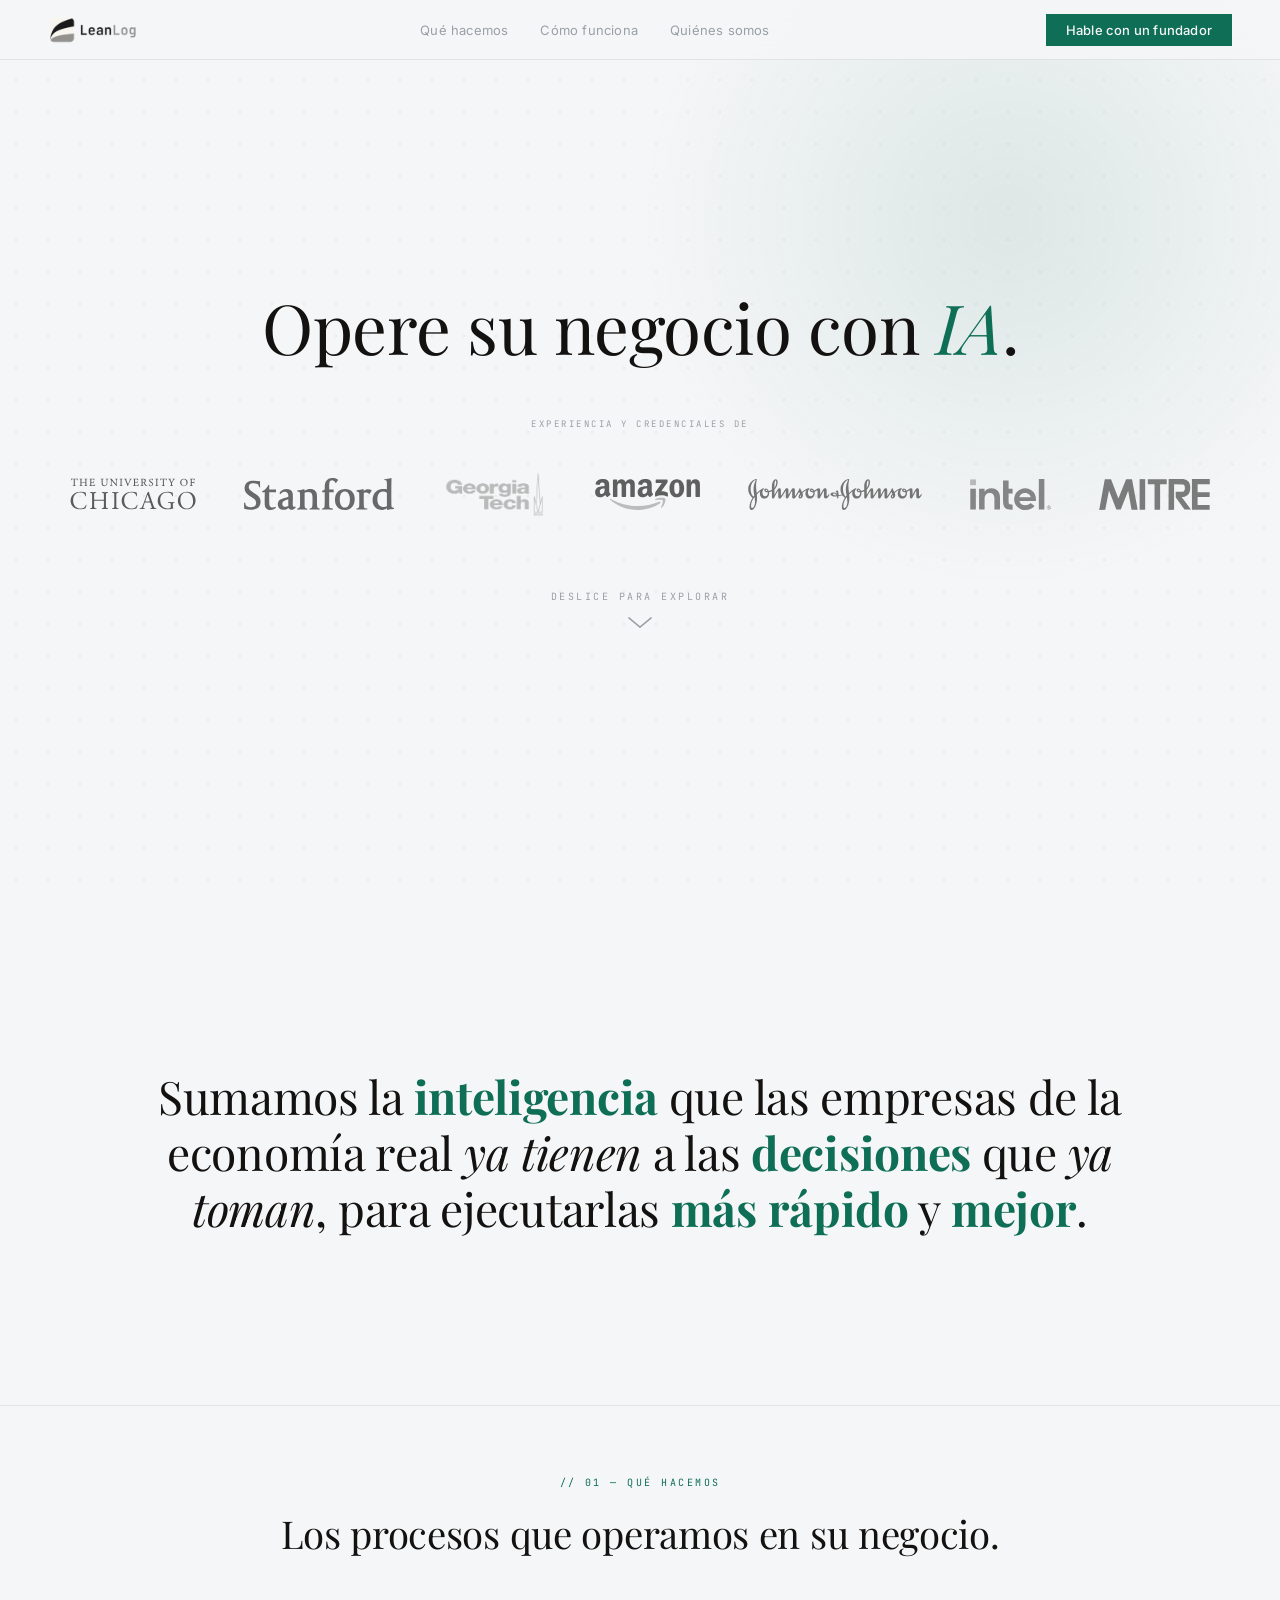
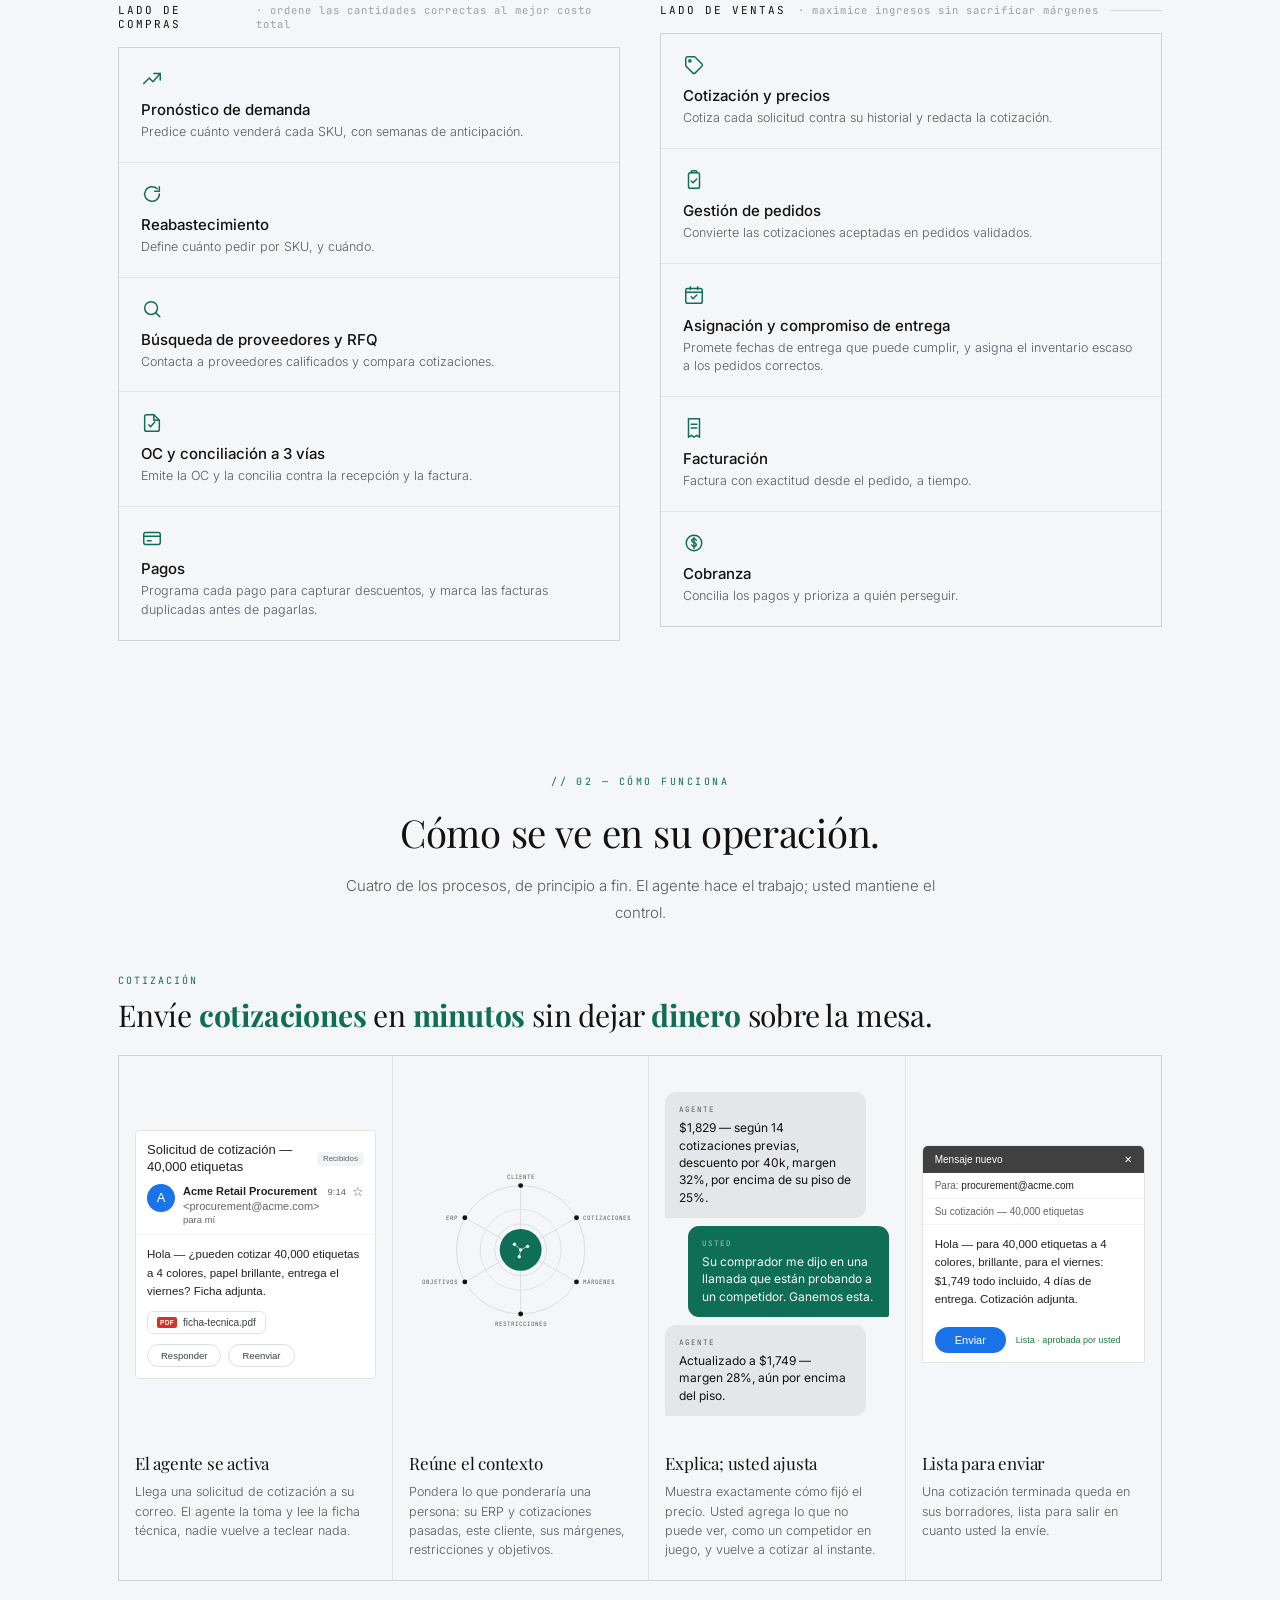
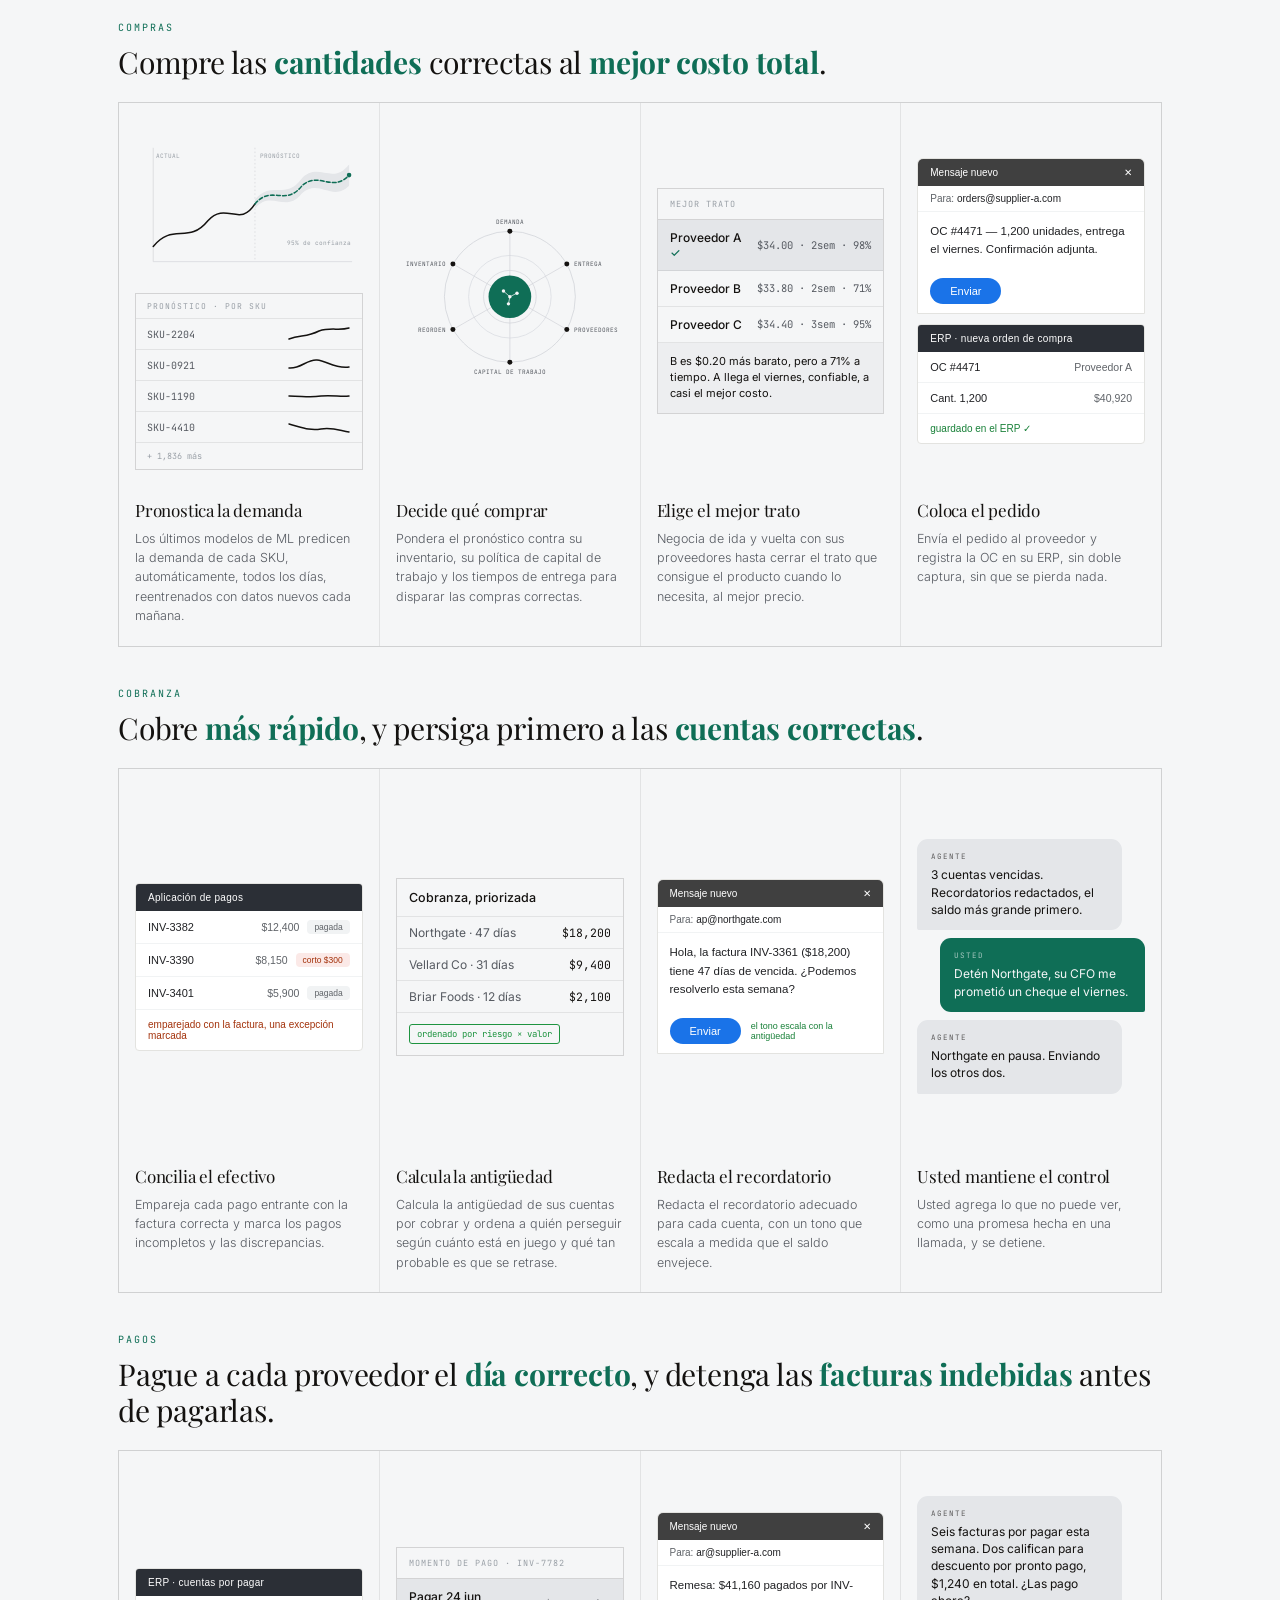
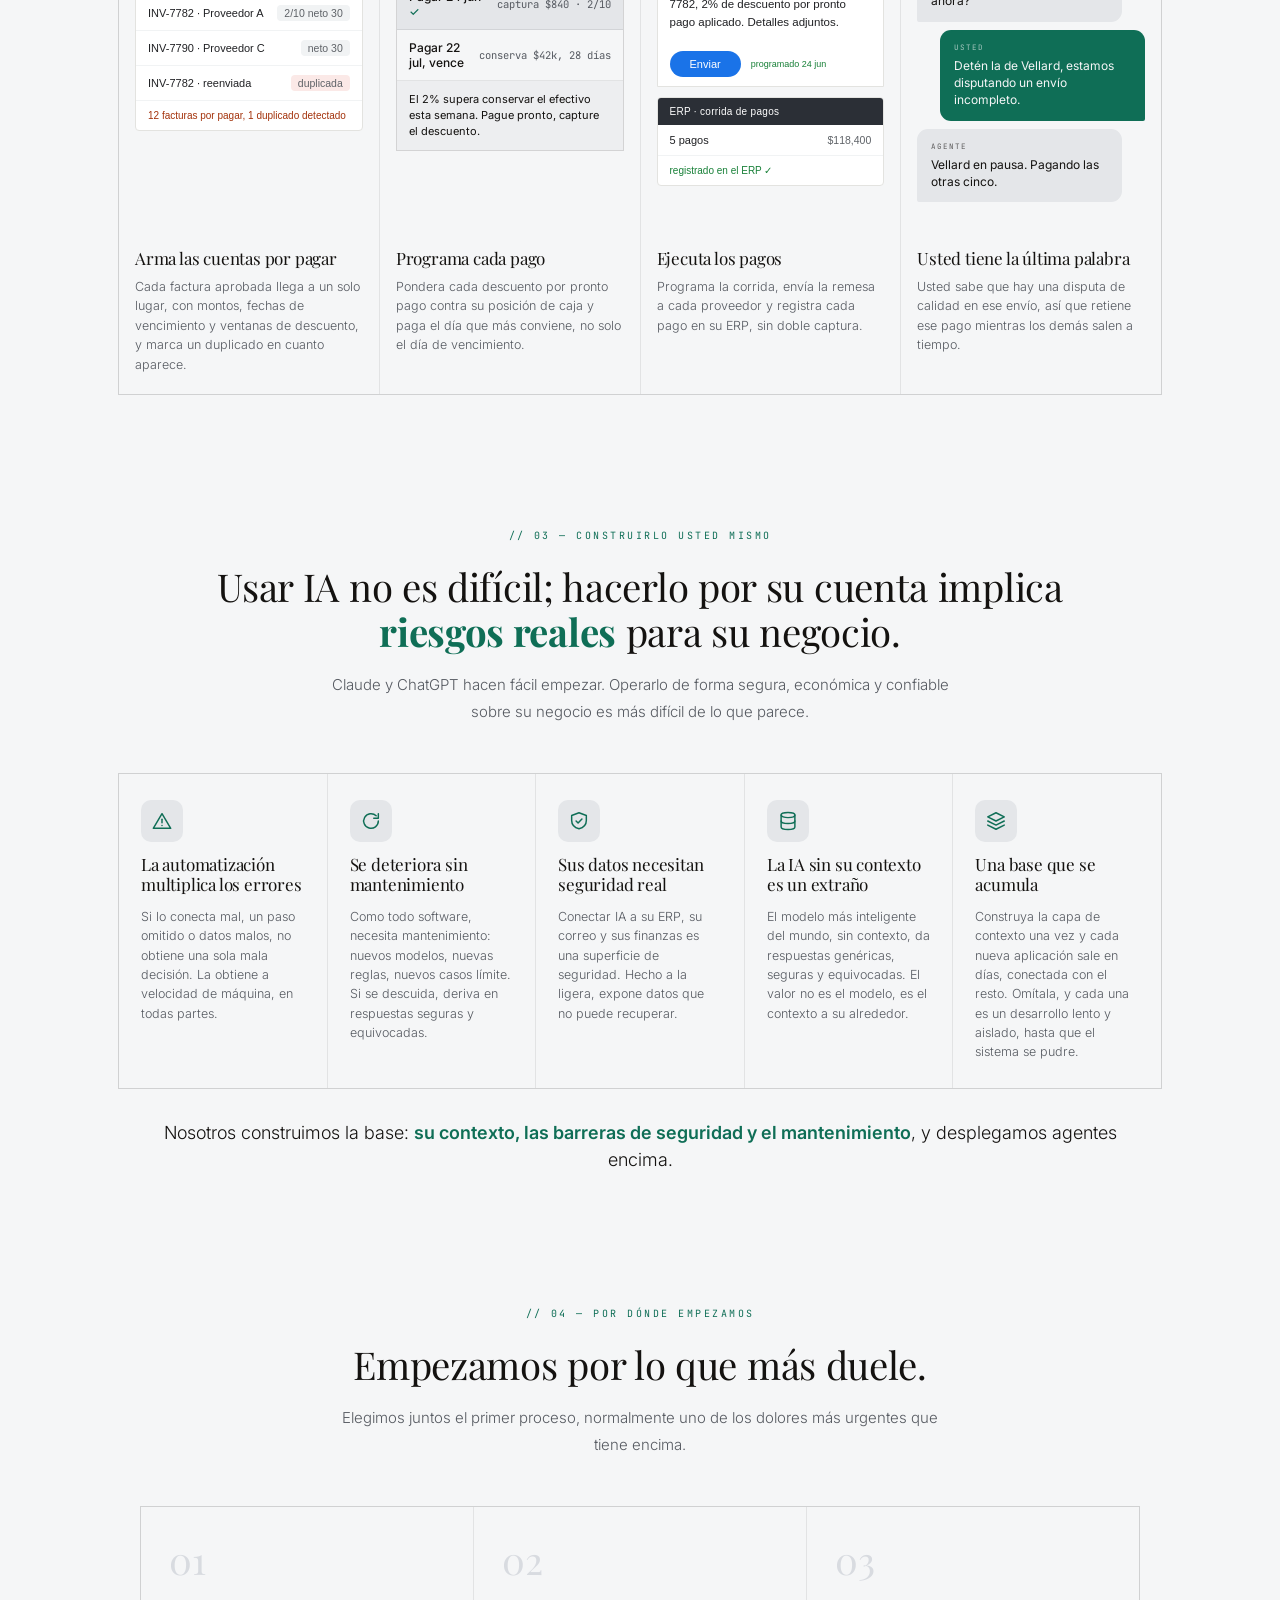
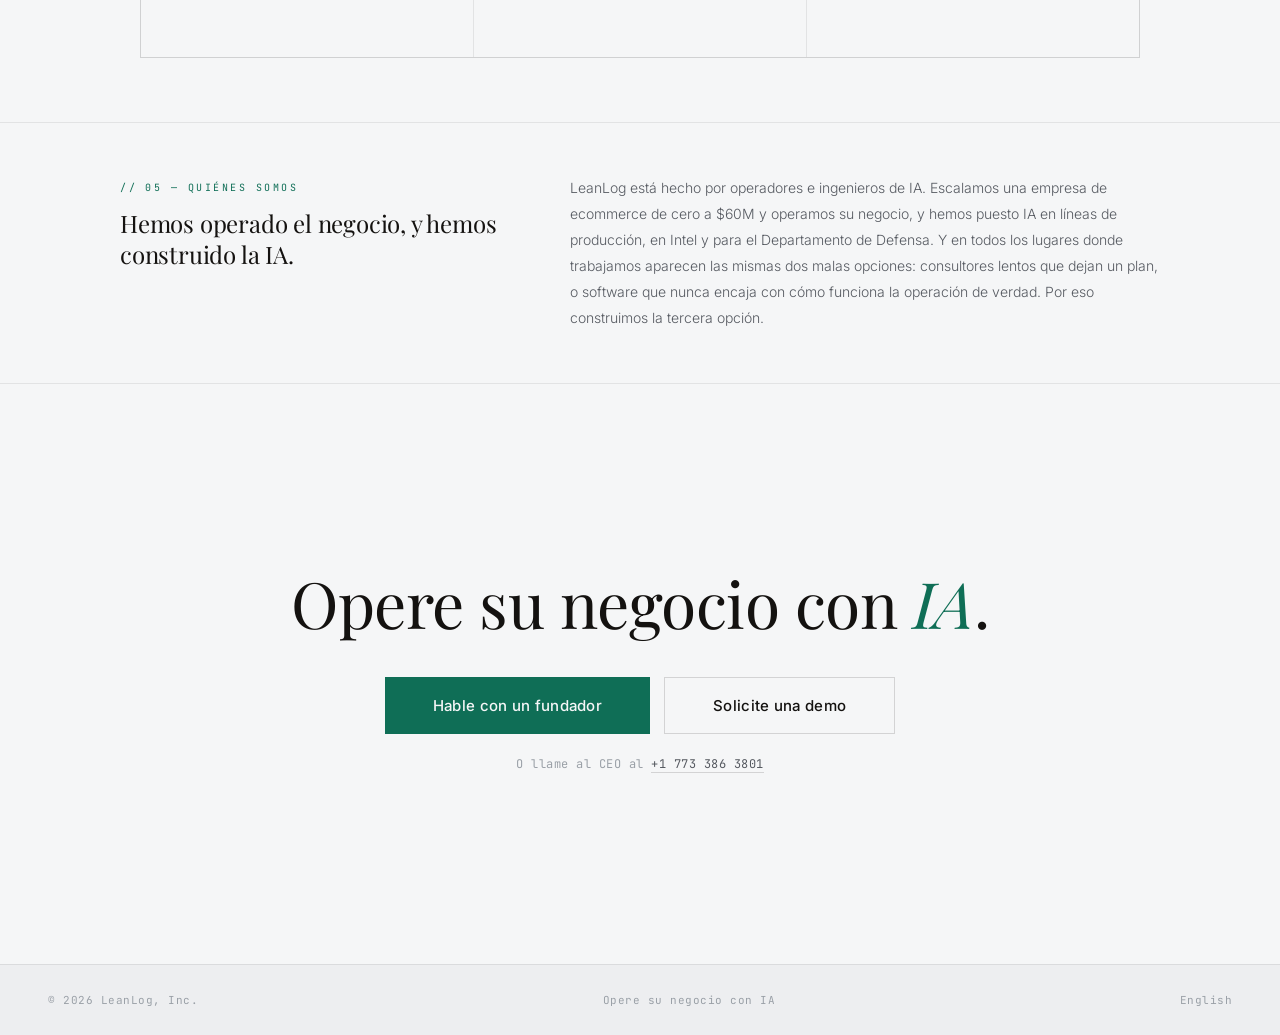
==== commit 5e8e565a: "site: add Payments process + case study, allocation card (EN + ES) Mirrors the updated sales deck: 5" ====
--- a/es/index.html
+++ b/es/index.html
@@ -73,19 +73,21 @@
       <div>
         <div class="col-head">Lado de compras <span>· ordene las cantidades correctas al mejor costo total</span></div>
         <div class="mods stagger">
-          <a class="mod" href="/es/processes/procurement/"><span class="mod-ico"><svg viewBox="0 0 24 24"><polyline points="3 17 9 11 13 15 21 6"/><polyline points="14 6 21 6 21 13"/></svg></span><div class="mod-name">Pronóstico de demanda</div><div class="mod-desc">Predice cuánto venderá cada SKU, con semanas de anticipación.</div></a>
-          <a class="mod" href="/es/processes/procurement/"><span class="mod-ico"><svg viewBox="0 0 24 24"><path d="M20 12a8 8 0 1 1-2.34-5.66"/><polyline points="20 4 20 9 15 9"/></svg></span><div class="mod-name">Reabastecimiento</div><div class="mod-desc">Define cuánto pedir por SKU, y cuándo.</div></a>
-          <a class="mod" href="/es/processes/procurement/"><span class="mod-ico"><svg viewBox="0 0 24 24"><circle cx="11" cy="11" r="7"/><line x1="20.5" y1="20.5" x2="16.5" y2="16.5"/></svg></span><div class="mod-name">Búsqueda de proveedores y RFQ</div><div class="mod-desc">Contacta a proveedores calificados y compara cotizaciones.</div></a>
-          <a class="mod" href="/es/processes/procurement/"><span class="mod-ico"><svg viewBox="0 0 24 24"><path d="M14 3H6a2 2 0 0 0-2 2v14a2 2 0 0 0 2 2h12a2 2 0 0 0 2-2V9z"/><polyline points="14 3 14 9 20 9"/><polyline points="8.5 14 10.5 16 15 11"/></svg></span><div class="mod-name">OC y conciliación a 3 vías</div><div class="mod-desc">Emite la OC y la concilia contra la recepción y la factura.</div></a>
+          <div class="mod"><span class="mod-ico"><svg viewBox="0 0 24 24"><polyline points="3 17 9 11 13 15 21 6"/><polyline points="14 6 21 6 21 13"/></svg></span><div class="mod-name">Pronóstico de demanda</div><div class="mod-desc">Predice cuánto venderá cada SKU, con semanas de anticipación.</div></div>
+          <div class="mod"><span class="mod-ico"><svg viewBox="0 0 24 24"><path d="M20 12a8 8 0 1 1-2.34-5.66"/><polyline points="20 4 20 9 15 9"/></svg></span><div class="mod-name">Reabastecimiento</div><div class="mod-desc">Define cuánto pedir por SKU, y cuándo.</div></div>
+          <div class="mod"><span class="mod-ico"><svg viewBox="0 0 24 24"><circle cx="11" cy="11" r="7"/><line x1="20.5" y1="20.5" x2="16.5" y2="16.5"/></svg></span><div class="mod-name">Búsqueda de proveedores y RFQ</div><div class="mod-desc">Contacta a proveedores calificados y compara cotizaciones.</div></div>
+          <div class="mod"><span class="mod-ico"><svg viewBox="0 0 24 24"><path d="M14 3H6a2 2 0 0 0-2 2v14a2 2 0 0 0 2 2h12a2 2 0 0 0 2-2V9z"/><polyline points="14 3 14 9 20 9"/><polyline points="8.5 14 10.5 16 15 11"/></svg></span><div class="mod-name">OC y conciliación a 3 vías</div><div class="mod-desc">Emite la OC y la concilia contra la recepción y la factura.</div></div>
+          <div class="mod"><span class="mod-ico"><svg viewBox="0 0 24 24"><rect x="3" y="6" width="18" height="13" rx="2"/><line x1="3" y1="10" x2="21" y2="10"/><line x1="7" y1="15" x2="11" y2="15"/></svg></span><div class="mod-name">Pagos</div><div class="mod-desc">Programa cada pago para capturar descuentos, y marca las facturas duplicadas antes de pagarlas.</div></div>
         </div>
       </div>
       <div>
         <div class="col-head">Lado de ventas <span>· maximice ingresos sin sacrificar márgenes</span></div>
         <div class="mods stagger">
-          <a class="mod" href="/es/processes/quoting/"><span class="mod-ico"><svg viewBox="0 0 24 24"><path d="M20.6 13.4l-7.2 7.2a2 2 0 0 1-2.8 0l-7-7a2 2 0 0 1-.6-1.4V5a2 2 0 0 1 2-2h7a2 2 0 0 1 1.4.6l7.2 7.2a2 2 0 0 1 0 2.6z"/><circle cx="7.5" cy="7.5" r="1.2"/></svg></span><div class="mod-name">Cotización y precios</div><div class="mod-desc">Cotiza cada solicitud contra su historial y redacta la cotización.</div></a>
+          <div class="mod"><span class="mod-ico"><svg viewBox="0 0 24 24"><path d="M20.6 13.4l-7.2 7.2a2 2 0 0 1-2.8 0l-7-7a2 2 0 0 1-.6-1.4V5a2 2 0 0 1 2-2h7a2 2 0 0 1 1.4.6l7.2 7.2a2 2 0 0 1 0 2.6z"/><circle cx="7.5" cy="7.5" r="1.2"/></svg></span><div class="mod-name">Cotización y precios</div><div class="mod-desc">Cotiza cada solicitud contra su historial y redacta la cotización.</div></div>
           <div class="mod"><span class="mod-ico"><svg viewBox="0 0 24 24"><rect x="6" y="4" width="12" height="17" rx="2"/><path d="M9 4V3a1 1 0 0 1 1-1h4a1 1 0 0 1 1 1v1"/><polyline points="9 13 11 15 15 11"/></svg></span><div class="mod-name">Gestión de pedidos</div><div class="mod-desc">Convierte las cotizaciones aceptadas en pedidos validados.</div></div>
+          <div class="mod"><span class="mod-ico"><svg viewBox="0 0 24 24"><rect x="3" y="5" width="18" height="16" rx="2"/><line x1="3" y1="9" x2="21" y2="9"/><line x1="8" y1="3" x2="8" y2="6"/><line x1="16" y1="3" x2="16" y2="6"/><polyline points="9 14 11 16 15 12"/></svg></span><div class="mod-name">Asignación y compromiso de entrega</div><div class="mod-desc">Promete fechas de entrega que puede cumplir, y asigna el inventario escaso a los pedidos correctos.</div></div>
           <div class="mod"><span class="mod-ico"><svg viewBox="0 0 24 24"><path d="M6 2h12v20l-3-2-3 2-3-2-3 2z"/><line x1="9" y1="8" x2="15" y2="8"/><line x1="9" y1="12" x2="15" y2="12"/></svg></span><div class="mod-name">Facturación</div><div class="mod-desc">Factura con exactitud desde el pedido, a tiempo.</div></div>
-          <a class="mod" href="/es/processes/collections/"><span class="mod-ico"><svg viewBox="0 0 24 24"><circle cx="12" cy="12" r="8.5"/><path d="M14.5 9c-.4-.8-1.4-1.3-2.5-1.3-1.5 0-2.5.8-2.5 1.9s1 1.5 2.5 1.9 2.5.9 2.5 2-1 2-2.5 2c-1.1 0-2.1-.5-2.5-1.3"/><line x1="12" y1="6" x2="12" y2="18"/></svg></span><div class="mod-name">Cobranza</div><div class="mod-desc">Concilia los pagos y prioriza a quién perseguir.</div></a>
+          <div class="mod"><span class="mod-ico"><svg viewBox="0 0 24 24"><circle cx="12" cy="12" r="8.5"/><path d="M14.5 9c-.4-.8-1.4-1.3-2.5-1.3-1.5 0-2.5.8-2.5 1.9s1 1.5 2.5 1.9 2.5.9 2.5 2-1 2-2.5 2c-1.1 0-2.1-.5-2.5-1.3"/><line x1="12" y1="6" x2="12" y2="18"/></svg></span><div class="mod-name">Cobranza</div><div class="mod-desc">Concilia los pagos y prioriza a quién perseguir.</div></div>
         </div>
       </div>
     </div>
@@ -98,7 +100,7 @@
     <div class="section-header center">
       <div class="tag reveal">02 — Cómo funciona</div>
       <h2 class="section-title reveal reveal-d1">Cómo se ve en su operación.</h2>
-      <p class="section-desc reveal reveal-d2">Tres de los procesos, de principio a fin. El agente hace el trabajo; usted mantiene el control.</p>
+      <p class="section-desc reveal reveal-d2">Cuatro de los procesos, de principio a fin. El agente hace el trabajo; usted mantiene el control.</p>
     </div>
 
     <!-- Cotización -->
@@ -332,6 +334,69 @@
         </div>
       </div>
     </div>
+
+    <!-- Pagos -->
+    <div class="cs">
+      <div class="cs-eyebrow">Pagos</div>
+      <h3 class="cs-title">Pague a cada proveedor el <strong>día correcto</strong>, y detenga las <strong>facturas indebidas</strong> antes de pagarlas.</h3>
+      <div class="story story-4 stagger">
+        <div class="story-col">
+          <div class="story-img">
+            <div class="erp">
+              <div class="erp-bar">ERP · cuentas por pagar</div>
+              <div class="erp-row"><span>INV-7782 · Proveedor A</span><span class="erp-ok">2/10 neto 30</span></div>
+              <div class="erp-row"><span>INV-7790 · Proveedor C</span><span class="erp-ok">neto 30</span></div>
+              <div class="erp-row"><span>INV-7782 · reenviada</span><span class="erp-flag">duplicada</span></div>
+              <div class="erp-foot">12 facturas por pagar, 1 duplicado detectado</div>
+            </div>
+          </div>
+          <div class="story-h">Arma las cuentas por pagar</div>
+          <div class="story-cap">Cada factura aprobada llega a un solo lugar, con montos, fechas de vencimiento y ventanas de descuento, y marca un duplicado en cuanto aparece.</div>
+        </div>
+        <div class="story-col">
+          <div class="story-img">
+            <div class="cmp-card">
+              <div class="cmp-title">Momento de pago · INV-7782</div>
+              <div class="cmp-row cmp-rec"><b>Pagar 24 jun</b><span class="cmp-m">captura $840 · 2/10</span></div>
+              <div class="cmp-row"><b>Pagar 22 jul, vence</b><span class="cmp-m">conserva $42k, 28 días</span></div>
+              <div class="cmp-note">El 2% supera conservar el efectivo esta semana. Pague pronto, capture el descuento.</div>
+            </div>
+          </div>
+          <div class="story-h">Programa cada pago</div>
+          <div class="story-cap">Pondera cada descuento por pronto pago contra su posición de caja y paga el día que más conviene, no solo el día de vencimiento.</div>
+        </div>
+        <div class="story-col">
+          <div class="story-img">
+            <div class="story-stack">
+              <div class="gcompose">
+                <div class="gc-bar"><span>Mensaje nuevo</span><span>&#10005;</span></div>
+                <div class="gc-field">Para: <b>ar@supplier-a.com</b></div>
+                <div class="gc-body">Remesa: $41,160 pagados por INV-7782, 2% de descuento por pronto pago aplicado. Detalles adjuntos.</div>
+                <div class="gc-foot"><span class="gc-send">Enviar</span><span class="gc-note">programado 24 jun</span></div>
+              </div>
+              <div class="erp">
+                <div class="erp-bar">ERP · corrida de pagos</div>
+                <div class="erp-row"><span>5 pagos</span><span>$118,400</span></div>
+                <div class="erp-foot" style="color:#188038">registrado en el ERP &#10003;</div>
+              </div>
+            </div>
+          </div>
+          <div class="story-h">Ejecuta los pagos</div>
+          <div class="story-cap">Programa la corrida, envía la remesa a cada proveedor y registra cada pago en su ERP, sin doble captura.</div>
+        </div>
+        <div class="story-col">
+          <div class="story-img">
+            <div class="chat">
+              <div class="chat-msg chat-agent"><div class="chat-who">Agente</div>Seis facturas por pagar esta semana. Dos califican para descuento por pronto pago, $1,240 en total. ¿Las pago ahora?</div>
+              <div class="chat-msg chat-you"><div class="chat-who">Usted</div>Detén la de Vellard, estamos disputando un envío incompleto.</div>
+              <div class="chat-msg chat-agent"><div class="chat-who">Agente</div>Vellard en pausa. Pagando las otras cinco.</div>
+            </div>
+          </div>
+          <div class="story-h">Usted tiene la última palabra</div>
+          <div class="story-cap">Usted sabe que hay una disputa de calidad en ese envío, así que retiene ese pago mientras los demás salen a tiempo.</div>
+        </div>
+      </div>
+    </div>
   </div>
 </section>
 
